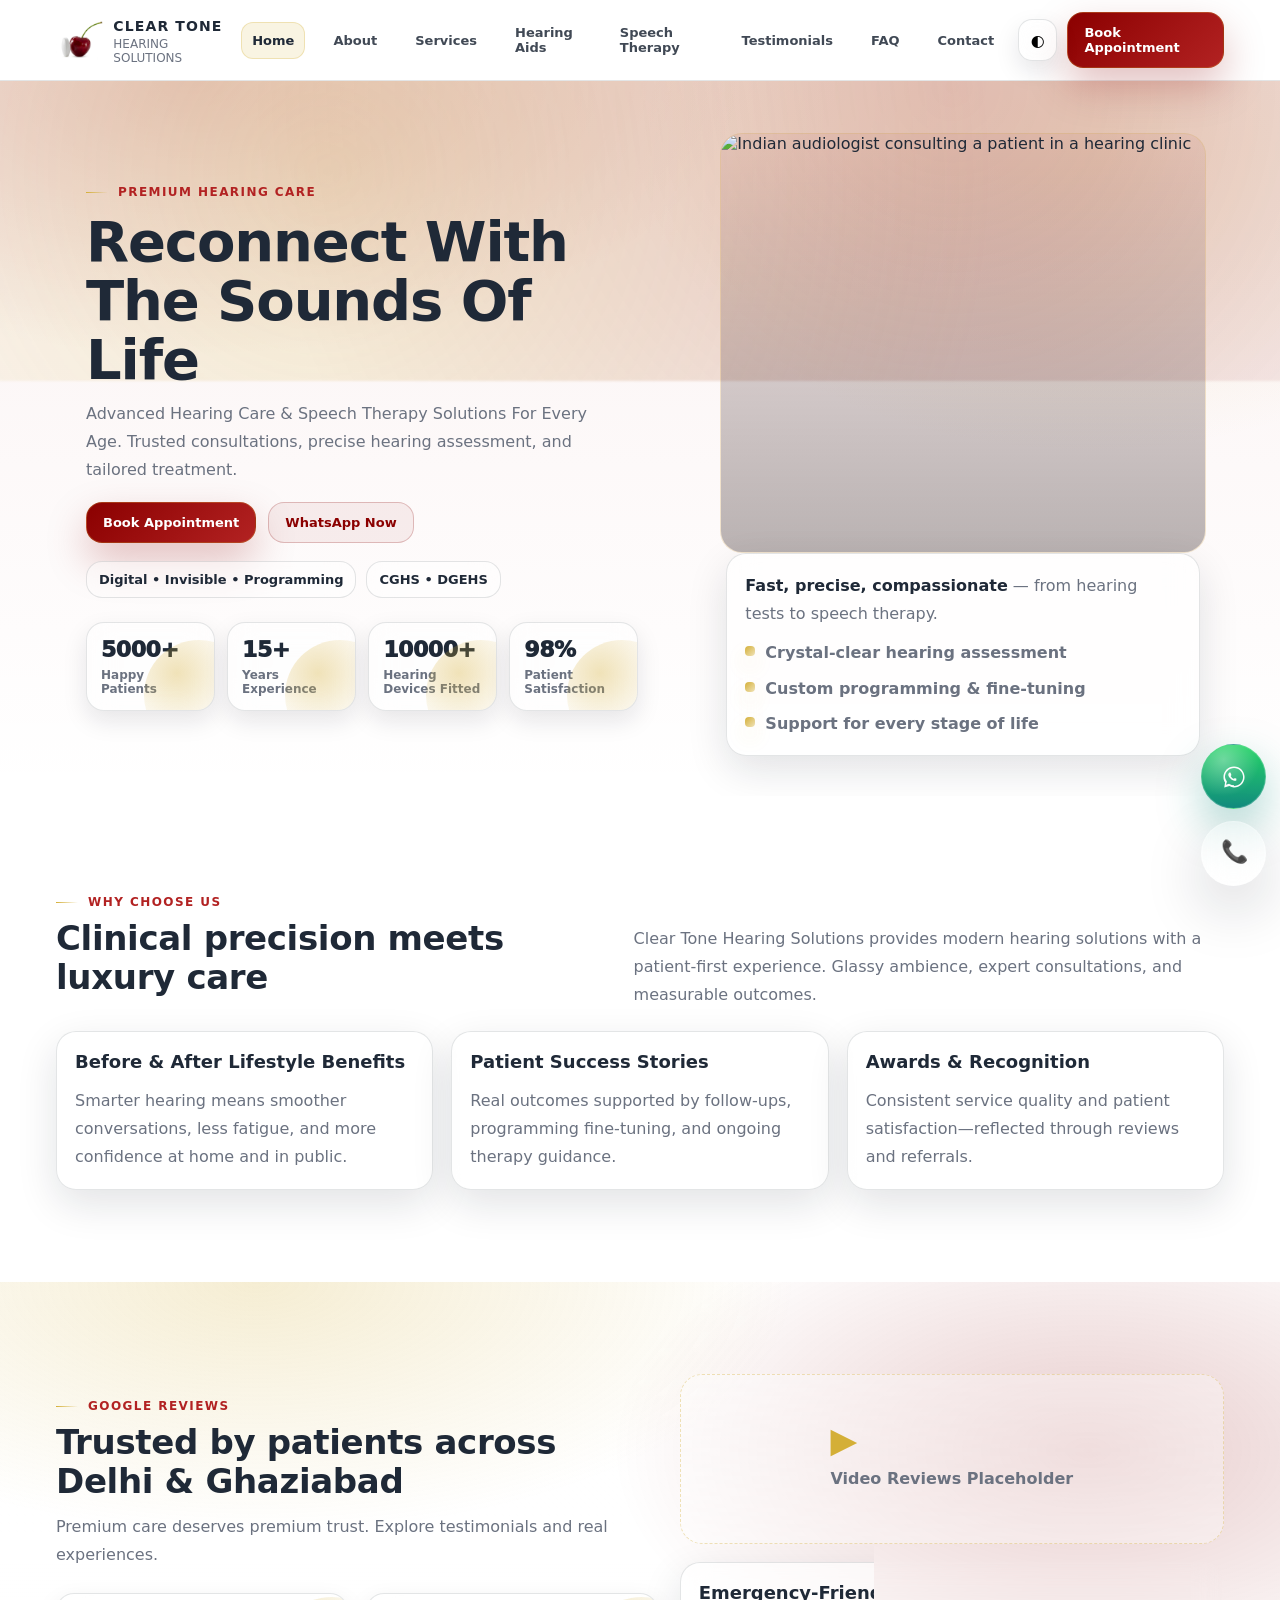
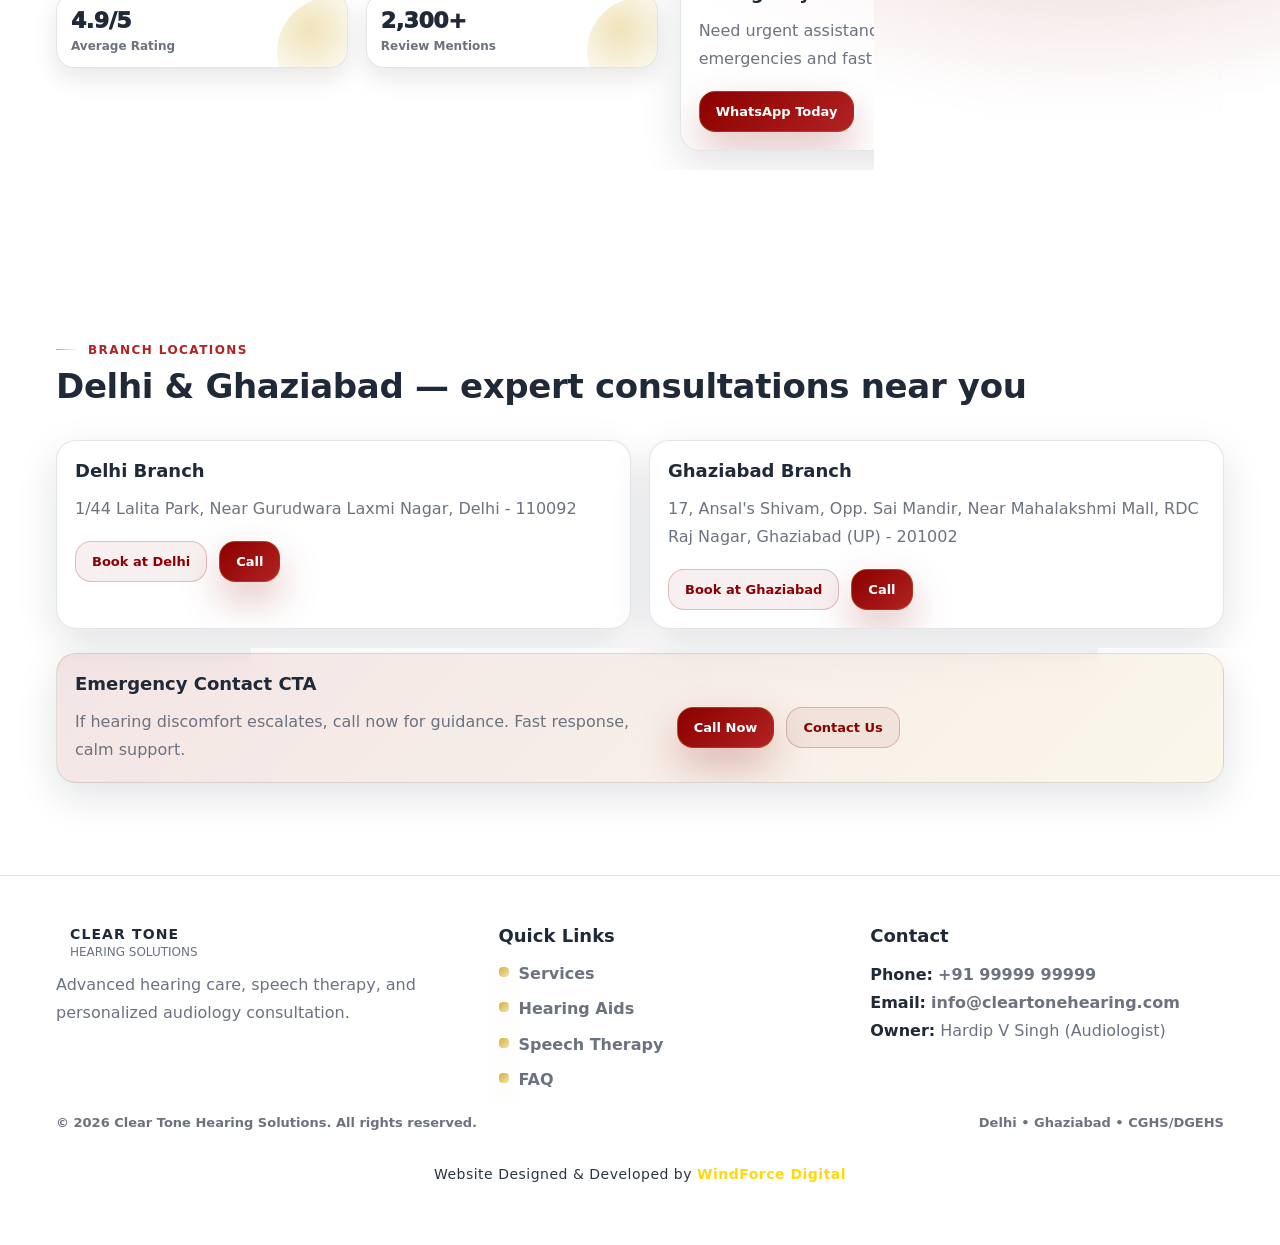
==== index.html @ dd48e20a "Add files via upload" ====
<!doctype html>
<html lang="en">
<head>
  <meta charset="utf-8" />
  <meta name="viewport" content="width=device-width, initial-scale=1" />
  <title>Clear Tone Hearing Solutions | Reconnect With The Sounds Of Life</title>
  <meta name="description" content="Advanced digital hearing care & speech therapy for every age. Book appointments in Delhi & Ghaziabad." />
  <meta name="theme-color" content="#8B0000" />
  <meta property="og:title" content="Clear Tone Hearing Solutions" />
  <meta property="og:description" content="Advanced Hearing Care & Speech Therapy Solutions For Every Age." />

  <link rel="stylesheet" href="css/style.css" />
</head>
<body>
  <!-- Loader -->
  <div id="cths-loader" class="loader" role="status" aria-live="polite">
    <div class="spinner" aria-hidden="true"></div>
    <span class="p" style="margin-top:14px; font-weight:900; color:var(--muted)">Preparing your premium experience…</span>
  </div>

  <div id="cths-progress" class="progress" aria-hidden="true"></div>

  <!-- Navbar -->
  <header class="navbar">
    <div class="container">
      <div class="nav-inner">
        <a class="brand" href="index.html" aria-label="Clear Tone Hearing Solutions Home">
          <img src="image/clear logo.jpeg" alt="Clear Tone Hearing Solutions Logo" class="site-logo">
          <div>
            <strong>CLEAR TONE</strong>
            <span>HEARING SOLUTIONS</span>
          </div>
        </a>

        <nav class="nav-links" aria-label="Primary">
          <a class="nav-link cths-nav-link" data-page="" href="index.html">Home</a>
          <a class="nav-link cths-nav-link" data-page="about.html" href="about.html">About</a>
          <a class="nav-link cths-nav-link" data-page="services.html" href="services.html">Services</a>
          <a class="nav-link cths-nav-link" data-page="hearing-aids.html" href="hearing-aids.html">Hearing Aids</a>
          <a class="nav-link cths-nav-link" data-page="speech-therapy.html" href="speech-therapy.html">Speech Therapy</a>
          <a class="nav-link cths-nav-link" data-page="testimonials.html" href="testimonials.html">Testimonials</a>
          <a class="nav-link cths-nav-link" data-page="faq.html" href="faq.html">FAQ</a>
          <a class="nav-link cths-nav-link" data-page="contact.html" href="contact.html">Contact</a>
        </nav>

        <div class="nav-actions">
          <button id="cths-theme-toggle" class="icon-btn" type="button" aria-label="Toggle dark mode" aria-pressed="false" title="Dark mode">
            <span aria-hidden="true">◐</span>
          </button>

          <button class="icon-btn burger" id="cths-burger" type="button" aria-label="Open menu">
            <span aria-hidden="true">☰</span>
          </button>

          <a class="primary-btn" href="#" data-appointment="open">Book Appointment</a>
        </div>
      </div>
    </div>

    <!-- Mobile drawer -->
    <div id="cths-drawer" class="drawer" aria-hidden="true">
      <div class="drawer-back" aria-hidden="true"></div>
      <div class="drawer-panel">
        <div style="display:flex; justify-content:space-between; align-items:center; gap:12px">
          <div class="brand" aria-hidden="true">
            <span class="logo" style="width:34px; height:34px"></span>
            <div><strong style="font-size:12px">CLEAR TONE</strong><span style="font-size:11px">HEARING SOLUTIONS</span></div>
          </div>
          <button id="cths-drawer-close" class="icon-btn" type="button" aria-label="Close menu"><span aria-hidden="true">✕</span></button>
        </div>

        <div class="drawer-links" aria-label="Mobile links">
          <a href="index.html" class="nav-link">Home</a>
          <a href="about.html" class="nav-link">About</a>
          <a href="services.html" class="nav-link">Services</a>
          <a href="hearing-aids.html" class="nav-link">Hearing Aids</a>
          <a href="speech-therapy.html" class="nav-link">Speech Therapy</a>
          <a href="testimonials.html" class="nav-link">Testimonials</a>
          <a href="faq.html" class="nav-link">FAQ</a>
          <a href="contact.html" class="nav-link">Contact</a>
        </div>

        <div class="card card-inner" style="margin-top:6px">
          <p class="p" style="margin:0">
            <strong style="color:var(--text)">Call:</strong>
            <a href="tel:+919999999999">+91 99999 99999</a>
          </p>
          <p class="p mt12" style="margin:0">
            <strong style="color:var(--text)">WhatsApp:</strong>
            <a href="#" onclick="return false">Chat with us</a>
          </p>
        </div>
      </div>
    </div>
  </header>

  <!-- Hero -->
  <main>
    <section class="hero" aria-label="Hero">
      <div class="container">
        <div class="hero-grid">
          <div class="hero-copy">
            <div class="kicker" data-reveal="left">Premium Hearing Care</div>
            <h1 class="h1" data-reveal="up">Reconnect With The Sounds Of Life</h1>
            <p class="p" style="max-width:52ch" data-reveal="up">
              Advanced Hearing Care & Speech Therapy Solutions For Every Age.
              Trusted consultations, precise hearing assessment, and tailored treatment.
            </p>

            <div class="hero-cta" data-reveal="right">
              <a class="primary-btn" href="#" data-appointment="open">Book Appointment</a>
              <a class="secondary-btn" href="https://wa.me/918750404455" target="_blank" rel="noopener">WhatsApp Now</a>
            </div>


            <div class="hero-badges" data-reveal="fade">
              <span class="badge">Digital • Invisible • Programming</span>
              <span class="badge">CGHS • DGEHS</span>
            </div>

            <div class="stats-grid mt24" aria-label="Highlights" >
              <div class="stat" data-reveal="zoom"><div class="num cths-counter" data-to="5000" data-duration="1100" data-suffix="+">0+</div><div class="lab">Happy Patients</div></div>
              <div class="stat" data-reveal="zoom"><div class="num cths-counter" data-to="15" data-duration="1200" data-suffix="+">0+</div><div class="lab">Years Experience</div></div>
              <div class="stat" data-reveal="zoom"><div class="num cths-counter" data-to="10000" data-duration="1400" data-suffix="+">0+</div><div class="lab">Hearing Devices Fitted</div></div>
              <div class="stat" data-reveal="zoom"><div class="num cths-counter" data-to="98" data-duration="1100" data-suffix="%">0%</div><div class="lab">Patient Satisfaction</div></div>
            </div>
          </div>

          <div class="hero-media" data-reveal="up">
            <div class="media-wrap">
              <img
                src="https://img3.exportersindia.com/product_images/bc-full/2019/12/6859659/tbl_spec_1576829828_191178_p_5215253.jpg"
                alt="Indian audiologist consulting a patient in a hearing clinic"
                loading="eager"
              />
            </div>
            <div class="card card-inner mt18" style="margin:0 6px">
              <p class="p" style="margin:0"><strong style="color:var(--text)">Fast, precise, compassionate</strong> — from hearing tests to speech therapy.</p>
              <ul class="bullets" style="margin-top:12px">
                <li>Crystal-clear hearing assessment</li>
                <li>Custom programming & fine-tuning</li>
                <li>Support for every stage of life</li>
              </ul>
            </div>
          </div>
        </div>
      </div>
    </section>

    <!-- Services Preview / Why Choose Us -->
    <section class="section" aria-label="Why Choose Us">
      <div class="container">
        <div class="section-head">
          <div>
            <div class="kicker" data-reveal="left">Why Choose Us</div>
            <h2 class="h2" data-reveal="up">Clinical precision meets luxury care</h2>
          </div>
          <p class="p" style="max-width:58ch" data-reveal="right">
            Clear Tone Hearing Solutions provides modern hearing solutions with a patient-first experience.
            Glassy ambience, expert consultations, and measurable outcomes.
          </p>
        </div>

        <div class="grid-3">
          <article class="card hover-lift" data-reveal="zoom">
            <div class="card-inner">
              <h3 class="h3">Before & After Lifestyle Benefits</h3>
              <p class="p mt12">Smarter hearing means smoother conversations, less fatigue, and more confidence at home and in public.</p>
            </div>
          </article>
          <article class="card hover-lift" data-reveal="zoom">
            <div class="card-inner">
              <h3 class="h3">Patient Success Stories</h3>
              <p class="p mt12">Real outcomes supported by follow-ups, programming fine-tuning, and ongoing therapy guidance.</p>
            </div>
          </article>
          <article class="card hover-lift" data-reveal="zoom">
            <div class="card-inner">
              <h3 class="h3">Awards & Recognition</h3>
              <p class="p mt12">Consistent service quality and patient satisfaction—reflected through reviews and referrals.</p>
            </div>
          </article>
        </div>
      </div>
    </section>

    <!-- Parallax Awards / Reviews -->
    <section class="section parallax" aria-label="Awards and Reviews" style="padding-bottom:92px">
      <div class="parallax-bg" style="background-image:url('https://images.unsplash.com/photo-1584309177455-0d2a2f3b8b4b?auto=format&fit=crop&w=1600&q=80')"></div>
      <div class="parallax-overlay"></div>
      <div class="container">
        <div class="grid-2 split" style="gap:22px">
          <div>
            <div class="kicker" data-reveal="left">Google Reviews</div>
            <h2 class="h2" data-reveal="up">Trusted by patients across Delhi & Ghaziabad</h2>
            <p class="p" data-reveal="right">Premium care deserves premium trust. Explore testimonials and real experiences.</p>

            <div class="grid-2 mt24">
              <div class="stat" data-reveal="zoom"><div class="num" style="font-size:22px; font-weight:950; letter-spacing:-.02em">4.9/5</div><div class="lab">Average Rating</div></div>
              <div class="stat" data-reveal="zoom"><div class="num" style="font-size:22px; font-weight:950; letter-spacing:-.02em">2,300+</div><div class="lab">Review Mentions</div></div>
            </div>

            <div class="hero-cta mt24" data-reveal="up">
              <a class="primary-btn" href="testimonials.html">View Testimonials</a>
              <a class="secondary-btn" href="#" data-appointment="open">Get a Free Hearing Consultation</a>
            </div>
          </div>

          <div>
            <div class="video-ph" data-reveal="zoom">
              <div>
                <div style="font-size:32px; color:var(--accent); font-weight:1000; line-height:1">▶</div>
                <div class="p" style="color:var(--muted); font-weight:800; margin-top:8px">Video Reviews Placeholder</div>
              </div>
            </div>
            <div class="card card-inner mt18" data-reveal="up">
              <h3 class="h3">Emergency-Friendly Care</h3>
              <p class="p mt12">Need urgent assistance? We prioritize hearing-related emergencies and fast guidance.</p>
              <div class="hero-cta mt18">
                <a class="primary-btn" href="https://wa.me/918750404455" target="_blank" rel="noopener">WhatsApp Today</a>
              </div>
            </div>
          </div>
        </div>
      </div>
    </section>

    <!-- Branch Locations -->
    <section class="section" aria-label="Branch Locations">
      <div class="container">
        <div class="section-head">
          <div>
            <div class="kicker" data-reveal="left">Branch Locations</div>
            <h2 class="h2" data-reveal="up">Delhi & Ghaziabad — expert consultations near you</h2>
          </div>
        </div>

        <div class="grid-2">
          <article class="card" data-reveal="zoom">
            <div class="card-inner">
              <h3 class="h3">Delhi Branch</h3>
              <p class="p mt12">1/44 Lalita Park, Near Gurudwara Laxmi Nagar, Delhi - 110092</p>
              <div class="hero-cta mt18">
                <a class="secondary-btn" href="#" data-appointment="open">Book at Delhi</a>
                <a class="primary-btn" href="tel:+919999999999">Call</a>
              </div>
            </div>
          </article>
          <article class="card" data-reveal="zoom">
            <div class="card-inner">
              <h3 class="h3">Ghaziabad Branch</h3>
              <p class="p mt12">17, Ansal's Shivam, Opp. Sai Mandir, Near Mahalakshmi Mall, RDC Raj Nagar, Ghaziabad (UP) - 201002</p>
              <div class="hero-cta mt18">
                <a class="secondary-btn" href="#" data-appointment="open">Book at Ghaziabad</a>
                <a class="primary-btn" href="tel:+919999999999">Call</a>
              </div>
            </div>
          </article>
        </div>

        <div class="card card-inner mt24" data-reveal="up" style="background: linear-gradient(135deg, rgba(139,0,0,.10), rgba(212,175,55,.10));">
          <div class="split">
            <div>
              <h3 class="h3">Emergency Contact CTA</h3>
              <p class="p mt12">If hearing discomfort escalates, call now for guidance. Fast response, calm support.</p>
            </div>
            <div class="hero-cta">
              <a class="primary-btn" href="tel:+919999999999">Call Now</a>
              <a class="secondary-btn" href="contact.html">Contact Us</a>
            </div>
          </div>
        </div>
      </div>
    </section>
  </main>

  <!-- Mega Footer -->
  <footer class="footer" aria-label="Footer">
    <div class="container">
      <div class="footer-grid">
        <div>
          <div class="brand" style="gap:14px">
            <span class="logo" aria-hidden="true"></span>
            <div>
              <strong>CLEAR TONE</strong>
              <span>HEARING SOLUTIONS</span>
            </div>
          </div>
          <p class="p mt12">Advanced hearing care, speech therapy, and personalized audiology consultation.</p>
        </div>

        <div>
          <h3 class="h3">Quick Links</h3>
          <div class="bullets" style="margin-top:12px">
            <li><a href="services.html">Services</a></li>
            <li><a href="hearing-aids.html">Hearing Aids</a></li>
            <li><a href="speech-therapy.html">Speech Therapy</a></li>
            <li><a href="faq.html">FAQ</a></li>
          </div>
        </div>

        <div>
          <h3 class="h3">Contact</h3>
          <p class="p mt12"><strong style="color:var(--text)">Phone:</strong> <a href="tel:+919999999999">+91 99999 99999</a></p>
          <p class="p"><strong style="color:var(--text)">Email:</strong> <a href="mailto:info@cleartonehearing.com">info@cleartonehearing.com</a></p>
          <p class="p"><strong style="color:var(--text)">Owner:</strong> Hardip V Singh (Audiologist)</p>
        </div>
      </div>

      <div class="footer-bot">
        <span>© <span id="cths-year"></span> Clear Tone Hearing Solutions. All rights reserved.</span>
        <span>Delhi • Ghaziabad • CGHS/DGEHS</span>
      </div>

      <div class="developer-credit">
    <p>
        Website Designed & Developed by
        <a href="https://windforcedigital.com" target="_blank" rel="noopener">
            <strong>WindForce Digital</strong>
        </a>
    </p>
</div>

  <!-- Appointment Modal -->

  <div id="cths-modal-backdrop" class="modal-backdrop" aria-hidden="true"></div>
  <div id="cths-modal" class="modal" aria-hidden="true" role="dialog" aria-modal="true" aria-label="Book appointment">
    <div class="modal-head">
      <div>
        <div class="kicker">Appointment</div>
        <div class="modal-title" style="font-size:18px">Request a Premium Consultation</div>
      </div>
      <button class="modal-close" type="button" aria-label="Close" data-modal-close="true"><span aria-hidden="true">✕</span></button>
    </div>
    <div class="modal-body">
      <form id="cths-appointment-form" class="form" action="#" method="post">
        <div class="modal-cols">
          <div class="field">
            <label for="cths-field-name">Full Name</label>
            <input id="cths-field-name" name="name" type="text" required placeholder="Your name" />
          </div>
          <div class="field">
            <label for="cths-field-phone">Phone</label>
            <input id="cths-field-phone" name="phone" type="tel" required placeholder="Mobile number" inputmode="tel" />
          </div>
        </div>
        <div class="modal-cols mt12">
          <div class="field">
            <label for="cths-field-location">Preferred Location</label>
            <select id="cths-field-location" name="location" required>
              <option value="delhi">Delhi Branch</option>
              <option value="ghaziabad">Ghaziabad Branch</option>
            </select>
          </div>
          <div class="field">
            <label for="cths-field-service">Service Interested</label>
            <select id="cths-field-service" name="service" required>
              <option value="hearing">Hearing Assessment</option>
              <option value="hearing-aid">Hearing Aid</option>
              <option value="speech">Speech Therapy</option>
              <option value="repair">Repair & Maintenance</option>
            </select>
          </div>
        </div>
        <div class="field mt12">
          <label for="cths-field-message">Brief Details (Optional)</label>
          <textarea id="cths-field-message" name="message" placeholder="Tell us what you’re experiencing…"></textarea>
        </div>
        <div class="hero-cta mt18" style="justify-content:flex-end">
          <button id="cths-appointment-submit" class="primary-btn" type="submit">Submit Request</button>
        </div>
        <p id="cths-appointment-status" class="p" style="margin-top:10px; font-weight:800; color:var(--muted)"></p>
      </form>
    </div>
  </div>

  <!-- Floating widgets -->
  <div class="floating" aria-label="Quick actions">
    <!-- WhatsApp (above Call on mobile via column-gap) -->
    <a class="float-btn float-btn--wa" href="https://wa.me/918750404455" target="_blank" rel="noopener" aria-label="Chat on WhatsApp" title="Chat on WhatsApp">
      <!-- Official WhatsApp SVG -->
      <svg class="float-icon" viewBox="0 0 32 32" aria-hidden="true" focusable="false">
        <path fill="currentColor" d="M19.11 18.35c-.14-.07-.83-.41-1.52-.68-.63-.25-.98-.38-1.12-.18-.13.18-.26.41-.4.56-.14.16-.3.18-.56.07-.26-.11-1.1-.41-2.09-1.28-.77-.68-1.29-1.52-1.43-1.78-.14-.26-.02-.39.1-.52.11-.12.26-.3.39-.45.12-.14.16-.26.24-.43.07-.17.03-.32-.02-.43-.05-.11-.64-1.55-.88-2.12-.24-.57-.47-.49-.64-.5-.17-.02-.35-.02-.53-.02-.18 0-.47.07-.72.34-.25.27-.95.93-.95 2.27 0 1.34.97 2.63 1.1 2.81.13.18 1.9 2.87 4.59 4.02.64.28 1.14.44 1.53.56.64.2 1.22.17 1.67.1.51-.08.83-.38.97-.75.14-.37.14-.69.1-.76-.04-.07-.17-.12-.3-.19z"/>
        <path fill="currentColor" d="M16 3C8.83 3 3 8.83 3 16c0 2.5.73 4.83 1.98 6.8L4 29l6.34-1.95A12.93 12.93 0 0 0 16 29c7.17 0 13-5.83 13-13S23.17 3 16 3zm0 23.1a11.02 11.02 0 0 1-5.66-1.56l-.41-.24-3.87 1.19 1.23-3.77-.27-.43A11.06 11.06 0 0 1 4.9 16c0-6.14 4.99-11.13 11.13-11.13S27.16 9.86 27.16 16c0 6.14-4.99 11.13-11.16 11.13z"/>
      </svg>
    </a>

    <a class="float-btn float-btn--call" href="tel:+918750404455" title="Call Now" aria-label="Call Now">
      <span class="float-icon" aria-hidden="true" style="font-size:22px; line-height:1">📞</span>
    </a>
  </div>


  <button id="cths-backtop" class="backtop float-btn" type="button" aria-label="Back to top">
    <span aria-hidden="true">↑</span>
  </button>

  <script>
    // Footer year (tiny inline keeps main.js generic)
    document.getElementById('cths-year').textContent = new Date().getFullYear();
    // WhatsApp placeholder: update if you provide number
  </script>
  <script src="js/main.js" defer></script>

  <!-- Minimal local business schema -->
  <script type="application/ld+json">
  {
    "@context": "https://schema.org",
    "@type": "MedicalOrganization",
    "name": "CLEAR TONE HEARING SOLUTIONS",
    "address": [
      {"@type":"PostalAddress","streetAddress":"1/44 Lalita Park, Near Gurudwara Laxmi Nagar","addressLocality":"Delhi","postalCode":"110092","addressCountry":"IN"},
      {"@type":"PostalAddress","streetAddress":"17, Ansal's Shivam, Opp. Sai Mandir, Near Mahalakshmi Mall, RDC Raj Nagar","addressLocality":"Ghaziabad","postalCode":"201002","addressCountry":"IN"}
    ],
    "telephone": "+919999999999"
  }
  </script>
</body>
</html>
---- css/style.css ----
/* CLEAR TONE HEARING SOLUTIONS — Premium UI System
   Pure CSS3, mobile-first, glassmorphism, luxury healthcare branding
*/

:root{
  --primary:#8B0000;
  --secondary:#B22222;
  --accent:#D4AF37;
  --bg:#FFFFFF;
  --text:#1F2937;

  --muted:#6B7280;
  --card: rgba(255,255,255,.62);
  --card2: rgba(255,255,255,.42);
  --stroke: rgba(31,41,55,.12);

  --shadow-lg: 0 22px 60px rgba(17,24,39,.18);
  --shadow-md: 0 14px 40px rgba(17,24,39,.12);
  --shadow-sm: 0 10px 24px rgba(17,24,39,.10);

  --radius-xl: 28px;
  --radius-lg: 20px;
  --radius-md: 14px;
  --radius-sm: 12px;

  --max: 1200px;

  --focus: 0 0 0 4px rgba(212,175,55,.35);
  --focus2: 0 0 0 4px rgba(139,0,0,.22);

  --grad-hero: radial-gradient(1000px 500px at 15% 0%, rgba(139,0,0,.18), transparent 55%),
               radial-gradient(900px 600px at 85% 10%, rgba(212,175,55,.18), transparent 50%),
               linear-gradient(180deg, rgba(178,34,34,.06), rgba(255,255,255,0));

  --grad-accent: linear-gradient(120deg, rgba(139,0,0,1) 0%, rgba(178,34,34,1) 45%, rgba(212,175,55,1) 100%);

  --glass: blur(14px);
}

[data-theme="dark"]{
  --bg:#070A12;
  --text:#E5E7EB;
  --muted:#9CA3AF;

  --card: rgba(12,17,33,.55);
  --card2: rgba(12,17,33,.35);
  --stroke: rgba(229,231,235,.12);

  --shadow-lg: 0 22px 60px rgba(0,0,0,.45);
  --shadow-md: 0 14px 40px rgba(0,0,0,.35);
  --shadow-sm: 0 10px 24px rgba(0,0,0,.28);

  --grad-hero: radial-gradient(1000px 500px at 15% 0%, rgba(139,0,0,.30), transparent 55%),
               radial-gradient(900px 600px at 85% 10%, rgba(212,175,55,.20), transparent 52%),
               linear-gradient(180deg, rgba(212,175,55,.08), rgba(7,10,18,0));
}

*{box-sizing:border-box}
html{scroll-behavior:smooth}
body{margin:0; font-family: ui-sans-serif, system-ui, -apple-system, Segoe UI, Roboto, Helvetica, Arial, "Apple Color Emoji","Segoe UI Emoji"; background:var(--bg); color:var(--text)}
a{color:inherit; text-decoration:none}
img{max-width:100%; display:block}
button, input, select, textarea{font:inherit}

/* Accessibility */
:focus-visible{outline:none; box-shadow: var(--focus)}

/* Layout */
.container{width:100%; max-width:var(--max); margin:0 auto; padding:0 16px}
.section{padding:72px 0}
.section--tight{padding:56px 0}

/* Type Scale */
.kicker{display:inline-flex; align-items:center; gap:10px; color:var(--secondary); font-weight:700; letter-spacing:.12em; text-transform:uppercase; font-size:12px}
.kicker:before{content:""; width:22px; height:1px; background:linear-gradient(90deg, var(--accent), rgba(212,175,55,0));}
.h1{font-size:40px; line-height:1.05; letter-spacing:-.02em; margin:14px 0 10px}
.h2{font-size:28px; line-height:1.15; margin:10px 0 12px; letter-spacing:-.01em}
.h3{font-size:18px; line-height:1.35; margin:0}
.p{color:var(--muted); line-height:1.75; margin:0}

@media (min-width: 768px){
  .h1{font-size:56px}
  .section{padding:92px 0}
  .h2{font-size:34px}
}

/* Navbar */
.navbar{
  position:sticky; top:0; z-index:50;
  backdrop-filter: blur(16px);
  background: rgba(255,255,255,.55);
  border-bottom:1px solid var(--stroke);
}
[data-theme="dark"] .navbar{background: rgba(7,10,18,.58)}

.nav-inner{display:flex; align-items:center; justify-content:space-between; gap:14px; padding:12px 0}
.brand{display:flex; align-items:center; gap:10px; min-width:0}
.brand .site-logo{flex:0 0 auto}
.brand .brand-text{min-width:0}

.logo{display:none}

.site-logo{
  height:48px;
  width:auto;
  object-fit:contain;
  display:block;
  transition:all .3s ease;
}

.site-logo:hover{
  transform:scale(1.05);
}

@media (max-width:768px){
  .site-logo{height:38px}
}

.brand strong{font-size:14px; letter-spacing:.08em}
.brand span{display:block; font-size:12px; color:var(--muted); margin-top:2px}


.nav-links{display:none}
@media (min-width: 920px){
  .nav-links{display:flex; gap:18px; align-items:center}
}

.nav-link{
  font-weight:650; font-size:13px; color:var(--text);
  opacity:.85; padding:10px 10px; border-radius:12px;
  transition: background .25s ease, transform .25s ease, opacity .25s ease;
}
.nav-link:hover{background: rgba(139,0,0,.08); opacity:1; transform: translateY(-1px)}
.nav-link[aria-current="page"]{background: rgba(212,175,55,.14); opacity:1; border:1px solid rgba(212,175,55,.28)}

.nav-actions{display:flex; gap:10px; align-items:center}

.icon-btn{
  width:42px; height:42px; border-radius:14px;
  border:1px solid var(--stroke);
  background: var(--card2);
  backdrop-filter: var(--glass);
  box-shadow: var(--shadow-sm);
  display:grid; place-items:center;
  transition: transform .2s ease, background .2s ease, border-color .2s ease;
}
.icon-btn:hover{transform: translateY(-2px); border-color: rgba(212,175,55,.35); background: var(--card)}

.primary-btn{
  background: linear-gradient(135deg, rgba(139,0,0,1), rgba(178,34,34,1));
  border:1px solid rgba(212,175,55,.28);
  color:white;
  padding:12px 16px;
  border-radius:16px;
  font-weight:800;
  font-size:13px;
  box-shadow: 0 18px 40px rgba(139,0,0,.25);
  transition: transform .2s ease, filter .2s ease;
}
.primary-btn:hover{transform: translateY(-2px); filter:saturate(1.05)}
.secondary-btn{
  border:1px solid rgba(139,0,0,.22);
  background: rgba(139,0,0,.06);
  color:var(--primary);
  padding:12px 16px;
  border-radius:16px;
  font-weight:800;
  font-size:13px;
  transition: transform .2s ease, background .2s ease;
}
.secondary-btn:hover{transform: translateY(-2px); background: rgba(139,0,0,.09)}

/* Hero */
.hero{
  padding:34px 0 22px;
  background: var(--grad-hero);
  position:relative;
  overflow:hidden;
}
.hero:before{
  content:"";
  position:absolute; inset:-120px -140px auto -140px;
  height:420px;
  background: radial-gradient(circle at 30% 50%, rgba(212,175,55,.22), transparent 60%),
              radial-gradient(circle at 70% 30%, rgba(139,0,0,.20), transparent 62%);
  filter: blur(1px);
  pointer-events:none;
}

.hero-grid{display:grid; grid-template-columns:1fr; gap:22px; align-items:center; position:relative}
@media (min-width: 980px){
  .hero-grid{grid-template-columns: 1.08fr .92fr; gap:34px}
}

.hero-card{
  border-radius: var(--radius-xl);
  border:1px solid var(--stroke);
  background: linear-gradient(180deg, rgba(255,255,255,.68), rgba(255,255,255,.40));
  box-shadow: var(--shadow-lg);
  backdrop-filter: var(--glass);
  overflow:hidden;
}
[data-theme="dark"] .hero-card{background: linear-gradient(180deg, rgba(12,17,33,.70), rgba(12,17,33,.35));}

.hero-copy{padding:22px}
@media (min-width: 768px){.hero-copy{padding:30px}}

.hero-cta{display:flex; flex-wrap:wrap; gap:12px; margin-top:18px}

.hero-badges{display:flex; flex-wrap:wrap; gap:10px; margin-top:18px}
.badge{
  display:inline-flex; align-items:center; gap:10px;
  padding:10px 12px; border-radius:16px;
  border:1px solid var(--stroke);
  background: rgba(255,255,255,.42);
  backdrop-filter: var(--glass);
  font-weight:700; font-size:13px;
}
[data-theme="dark"] .badge{background: rgba(12,17,33,.38)}

.hero-media{padding:18px}
.hero-media .media-wrap{
  border-radius: 22px;
  overflow:hidden;
  border:1px solid rgba(212,175,55,.18);
  background: rgba(139,0,0,.05);
  position:relative;
  min-height:260px;
}
@media (min-width: 980px){.hero-media .media-wrap{min-height:420px}}

.media-wrap:after{
  content:"";
  position:absolute; inset:0;
  background: linear-gradient(180deg, rgba(0,0,0,.0), rgba(0,0,0,.25));
  pointer-events:none;
}

/* Counters */
.stats-grid{display:grid; grid-template-columns: 1fr 1fr; gap:12px; margin-top:18px}
@media (min-width: 540px){.stats-grid{grid-template-columns: repeat(4, 1fr)}}

.stat{
  border-radius:18px;
  padding:14px 14px;
  border:1px solid var(--stroke);
  background: rgba(255,255,255,.48);
  backdrop-filter: var(--glass);
  box-shadow: var(--shadow-sm);
  transition: transform .2s ease, border-color .2s ease;
  position:relative;
  overflow:hidden;
}
[data-theme="dark"] .stat{background: rgba(12,17,33,.40)}
.stat:before{
  content:""; position:absolute; inset:auto -40px -40px auto;
  width:110px; height:110px; border-radius:50%;
  background: radial-gradient(circle at 30% 30%, rgba(212,175,55,.35), transparent 60%);
}
.stat:hover{transform: translateY(-3px); border-color: rgba(212,175,55,.30)}
.stat .num{font-size:22px; font-weight:950; letter-spacing:-.02em}
.stat .lab{font-size:12px; color:var(--muted); margin-top:6px; font-weight:700}

/* Cards / grids */
.grid-2{display:grid; grid-template-columns:1fr; gap:18px}
.grid-3{display:grid; grid-template-columns:1fr; gap:18px}
.grid-4{display:grid; grid-template-columns:1fr; gap:14px}

@media (min-width: 720px){
  .grid-2{grid-template-columns:1fr 1fr}
  .grid-3{grid-template-columns:repeat(2,1fr)}
  .grid-4{grid-template-columns:repeat(2,1fr)}
}
@media (min-width: 980px){
  .grid-3{grid-template-columns:repeat(3,1fr)}
  .grid-4{grid-template-columns:repeat(4,1fr)}
}

.card{
  border-radius: var(--radius-lg);
  border:1px solid var(--stroke);
  background: var(--card);
  backdrop-filter: var(--glass);
  box-shadow: var(--shadow-md);
  overflow:hidden;
}
.card-inner{padding:18px}

/* Sections headings */
.section-head{display:flex; flex-direction:column; gap:10px; margin-bottom:22px}
@media (min-width: 900px){.section-head{flex-direction:row; align-items:flex-end; justify-content:space-between}}

/* Lists */
.bullets{margin:14px 0 0; padding:0; list-style:none; display:grid; gap:10px}
.bullets li{display:flex; gap:10px; align-items:flex-start; color:var(--muted); line-height:1.6; font-weight:650}
.bullets li:before{content:""; width:10px; height:10px; margin-top:6px; border-radius:4px; background: linear-gradient(135deg, var(--accent), rgba(212,175,55,.35)); box-shadow: 0 10px 20px rgba(212,175,55,.18)}

/* Glass split / media */
.split{
  display:grid; grid-template-columns:1fr; gap:18px; align-items:center;
}
@media (min-width: 980px){.split{grid-template-columns: 1.05fr .95fr}}

.media-card{
  border-radius: var(--radius-xl);
  overflow:hidden;
  border:1px solid rgba(212,175,55,.18);
  background: rgba(139,0,0,.05);
  box-shadow: var(--shadow-lg);
  position:relative;
  min-height:320px;
}
.media-card img{width:100%; height:100%; object-fit:cover}
.media-card:after{content:""; position:absolute; inset:0; background: linear-gradient(180deg, rgba(139,0,0,.0), rgba(139,0,0,.18)); pointer-events:none}

/* Parallax */
.parallax{
  position:relative;
  overflow:hidden;
}
.parallax .parallax-bg{
  position:absolute; inset:-40px;
  background-size: cover;
  background-position:center;
  transform: translate3d(0,0,0);
  filter:saturate(1.06) contrast(1.02);
}
.parallax .parallax-overlay{
  position:absolute; inset:0;
  background: radial-gradient(900px 420px at 20% 0%, rgba(212,175,55,.22), transparent 60%),
              radial-gradient(820px 450px at 85% 30%, rgba(139,0,0,.20), transparent 58%),
              linear-gradient(180deg, rgba(255,255,255,.75), rgba(255,255,255,.20));
}
[data-theme="dark"] .parallax .parallax-overlay{background: radial-gradient(900px 420px at 20% 0%, rgba(212,175,55,.18), transparent 60%),
              radial-gradient(820px 450px at 85% 30%, rgba(139,0,0,.24), transparent 58%),
              linear-gradient(180deg, rgba(7,10,18,.72), rgba(7,10,18,.28));}

.parallax .container{position:relative}

/* Tables */
.table{
  width:100%; border-collapse:separate; border-spacing:0;
  overflow:hidden;
  border-radius:20px;
  border:1px solid var(--stroke);
  background: rgba(255,255,255,.35);
  backdrop-filter: var(--glass);
  box-shadow: var(--shadow-md);
}
[data-theme="dark"] .table{background: rgba(12,17,33,.35)}
.table th, .table td{padding:14px 12px; border-bottom:1px solid var(--stroke)}
.table th{text-align:left; color:var(--text); font-weight:900; font-size:13px}
.table td{color:var(--muted); font-weight:650}
.table tr:last-child td{border-bottom:none}

/* FAQ */
.accordion{display:grid; gap:12px}
.acc-item{
  border-radius:18px;
  border:1px solid var(--stroke);
  background: var(--card);
  backdrop-filter: var(--glass);
  box-shadow: var(--shadow-sm);
  overflow:hidden;
}
.acc-btn{
  width:100%; text-align:left;
  padding:16px 16px;
  border:none; background:transparent; color:var(--text);
  font-weight:900; display:flex; justify-content:space-between; gap:12px; cursor:pointer;
}
.acc-btn .plus{width:34px; height:34px; border-radius:14px; border:1px solid var(--stroke); display:grid; place-items:center; color:var(--primary); background:rgba(139,0,0,.06)}
.acc-panel{max-height:0; overflow:hidden; transition:max-height .35s ease}
.acc-content{padding:0 16px 0; color:var(--muted); line-height:1.7; font-weight:650}

/* Testimonials carousel */
.carousel{position:relative}
.carousel-track{display:grid; gap:12px; grid-auto-flow: column; grid-auto-columns: 100%; overflow:hidden; scroll-behavior:smooth}
@media (min-width: 900px){.carousel-track{grid-auto-columns: 50%}}

.test-card{border-radius:22px; border:1px solid var(--stroke); background: var(--card); backdrop-filter: var(--glass); box-shadow: var(--shadow-md); overflow:hidden}
.test-inner{padding:18px}
.stars{color: var(--accent); letter-spacing:2px; font-weight:900}

.carousel-controls{display:flex; gap:10px; margin-top:14px; justify-content:center}

/* Forms */
.form{
  display:grid; gap:12px;
}
.field{display:grid; gap:8px}
label{font-weight:900; font-size:13px}
input, select, textarea{
  border-radius:16px;
  border:1px solid var(--stroke);
  background: rgba(255,255,255,.45);
  backdrop-filter: var(--glass);
  padding:12px 14px;
  color:var(--text);
  box-shadow: inset 0 1px 0 rgba(255,255,255,.4);
}
[data-theme="dark"] input, [data-theme="dark"] select, [data-theme="dark"] textarea{background: rgba(12,17,33,.35)}
textarea{min-height:110px; resize:vertical}
.form .row{display:grid; grid-template-columns:1fr; gap:12px}
@media(min-width: 720px){.form .row{grid-template-columns:1fr 1fr}}

/* Footer */
.footer{
  padding:48px 0;
  border-top:1px solid var(--stroke);
  background: linear-gradient(180deg, rgba(255,255,255,.7), rgba(255,255,255,1));
}

/* Developer Credit */
.developer-credit{
    text-align:center;
    padding:15px 10px;
    margin-top:20px;
    border-top:1px solid rgba(255,255,255,0.15);
    font-size:14px;
    letter-spacing:0.5px;
}

.developer-credit strong{
    color:#FFD700;
    font-weight:700;
    transition:all .3s ease;
}
.developer-credit strong:hover{
    color:#100e0e;
}

.developer-credit p{
    margin:0;
    opacity:0.95;
}

@media (max-width: 520px){
  .developer-credit{
    padding:12px 10px;
    margin-top:16px;
    font-size:13px;
    letter-spacing:0.3px;
  }
}

[data-theme="dark"] .footer{background: linear-gradient(180deg, rgba(7,10,18,.75), rgba(7,10,18,1));}
.footer-grid{display:grid; grid-template-columns:1fr; gap:18px}
@media(min-width: 920px){.footer-grid{grid-template-columns: 1.2fr 1fr 1fr}}

.footer a{color:var(--muted); font-weight:700}
.footer a:hover{color:var(--primary)}

.footer-bot{display:flex; flex-wrap:wrap; gap:10px; justify-content:space-between; margin-top:22px; color:var(--muted); font-weight:700; font-size:13px}

/* Floating widgets */
.floating{
  position:fixed;
  right:14px;
  bottom:14px;
  z-index:60;
  display:flex;
  flex-direction:column;
  /* ensure no overlap on mobile: fixed vertical stack */
  gap:12px;
}

.float-btn{
  width:65px;
  height:65px;
  border-radius:999px;
  border:1px solid rgba(255,255,255,.22);
  background: rgba(255,255,255,.20);
  backdrop-filter: var(--glass);
  box-shadow: var(--shadow-lg);
  display:grid;
  place-items:center;
  transition: transform .22s ease, box-shadow .22s ease, filter .22s ease;
  position:relative;
  overflow:hidden;
}

/* WhatsApp button */
.float-btn--wa{
  color:#fff;
  background: linear-gradient(180deg, rgba(37,211,102,1), rgba(18,140,126,1));
  box-shadow: 0 18px 45px rgba(18,140,126,.35);
}

.float-icon{
  width:26px;
  height:26px;
  color:rgba(255,255,255,.98);
}

/* (Removed old Call button styles; only WhatsApp remains) */


.float-btn:hover{
  transform: scale(1.08);
  filter: saturate(1.05);
}

/* WhatsApp glow + pulse every 3s */
.float-btn--wa:before{
  content:"";
  position:absolute;
  inset:-2px;
  background: radial-gradient(circle at 35% 25%, rgba(255,255,255,.35), rgba(255,255,255,0) 55%);
  pointer-events:none;
}

.float-btn--wa{
  animation: cths-wa-pulse 3s ease-in-out infinite;
}

@keyframes cths-wa-pulse{
  0%, 100%{ box-shadow: 0 18px 45px rgba(18,140,126,.30); transform: scale(1); }
  50%{ box-shadow: 0 26px 70px rgba(18,140,126,.48); transform: scale(1.04); }
}

/* Tooltip */
.float-btn[title]{
  position:relative;
}
.float-btn[title]:after{
  content: attr(title);
  position:absolute;
  right: 50%;
  bottom: calc(100% + 10px);
  transform: translateX(50%);
  white-space:nowrap;
  padding:10px 12px;
  border-radius:14px;
  background: rgba(0,0,0,.55);
  color:#fff;
  font-weight:900;
  font-size:12px;
  opacity:0;
  pointer-events:none;
  transition: opacity .18s ease, transform .18s ease;
}
.float-btn:hover[title]:after{
  opacity:1;
  transform: translateX(50%) translateY(-2px);
}

/* Mobile sizing */
@media (max-width: 520px){
  .floating{ right:12px; bottom:12px; gap:10px; }
  .float-btn{ width:55px; height:55px; }
}


.backtop{position:fixed; left:14px; bottom:14px; z-index:60; display:none}

/* Progress */
.progress{
  position:fixed; top:0; left:0; height:3px;
  width:0%; background: var(--grad-accent);
  z-index:80;
}

/* Loader */
.loader{
  position:fixed; inset:0;
  background: radial-gradient(900px 500px at 30% 10%, rgba(212,175,55,.20), transparent 60%),
              linear-gradient(180deg, rgba(255,255,255,.96), rgba(255,255,255,1));
  display:grid; place-items:center;
  z-index:999;
  transition: opacity .4s ease, visibility .4s ease;
}
[data-theme="dark"] .loader{background: radial-gradient(900px 500px at 30% 10%, rgba(212,175,55,.15), transparent 60%),
              linear-gradient(180deg, rgba(7,10,18,.96), rgba(7,10,18,1));}
.loader[aria-hidden="true"]{opacity:0; visibility:hidden}
.spinner{
  width:74px; height:74px; border-radius:24px;
  border:1px solid rgba(212,175,55,.35);
  background: rgba(255,255,255,.55);
  backdrop-filter: var(--glass);
  box-shadow: var(--shadow-lg);
  display:grid; place-items:center;
  position:relative;
  overflow:hidden;
}
[data-theme="dark"] .spinner{background: rgba(12,17,33,.55)}
.spinner:before{
  content:"";
  position:absolute; inset:-60%;
  background: conic-gradient(from 90deg, rgba(212,175,55,1), rgba(139,0,0,1), rgba(212,175,55,1));
  animation: spin 1.2s linear infinite;
}
.spinner:after{
  content:"";
  position:absolute; inset:8px;
  border-radius:18px;
  background: rgba(255,255,255,.75);
  border:1px solid var(--stroke);
}
[data-theme="dark"] .spinner:after{background: rgba(7,10,18,.75)}
@keyframes spin{to{transform: rotate(360deg)}}

/* Modal */
.modal-backdrop{
  position:fixed; inset:0; z-index:200;
  background: rgba(0,0,0,.35);
  display:none;
}
.modal-backdrop[aria-hidden="false"]{display:block}
.modal{
  position:fixed; left:50%; top:50%; transform: translate(-50%,-50%);
  width: min(920px, calc(100% - 24px));
  border-radius: 26px;
  border:1px solid rgba(212,175,55,.22);
  background: var(--card);
  backdrop-filter: var(--glass);
  box-shadow: var(--shadow-lg);
  z-index:210;
  display:none;
}
.modal[aria-hidden="false"]{display:block}
.modal-head{display:flex; justify-content:space-between; align-items:center; gap:10px; padding:16px 16px 0}
.modal-title{font-weight:1000; letter-spacing:-.02em}
.modal-close{
  width:42px; height:42px; border-radius:16px;
  border:1px solid var(--stroke);
  background: rgba(255,255,255,.45);
  cursor:pointer;
}
[data-theme="dark"] .modal-close{background: rgba(12,17,33,.35)}
.modal-body{padding:16px}
.modal-cols{display:grid; grid-template-columns:1fr; gap:14px}
@media(min-width: 900px){.modal-cols{grid-template-columns: 1.05fr .95fr}}

/* Scroll reveal */
[data-reveal]{opacity:0; transform: translateY(14px); transition: opacity .7s ease, transform .7s ease}
[data-reveal].is-visible{opacity:1; transform: translateY(0)}
[data-reveal="left"].is-visible{transform: translateX(0)}
[data-reveal="right"].is-visible{transform: translateX(0)}

[data-reveal="left"]{transform: translateX(-18px)}
[data-reveal="right"]{transform: translateX(18px)}
[data-reveal="zoom"]{transform: scale(.96)}
[data-reveal="fade"]{transform:none}

/* Reduced motion */
@media (prefers-reduced-motion: reduce){
  html{scroll-behavior:auto}
  *{transition:none !important; animation:none !important}
}

/* Service filter pills */
.pills{display:flex; flex-wrap:wrap; gap:10px; margin:6px 0 18px}
.pill{
  border-radius:999px;
  border:1px solid var(--stroke);
  background: rgba(255,255,255,.45);
  backdrop-filter: var(--glass);
  padding:10px 14px;
  font-weight:900;
  font-size:13px;
  color:var(--muted);
  cursor:pointer;
  transition: transform .2s ease, border-color .2s ease, background .2s ease, color .2s ease;
}
[data-theme="dark"] .pill{background: rgba(12,17,33,.35)}
.pill:hover{transform: translateY(-2px); color:var(--text); border-color: rgba(212,175,55,.32)}
.pill[aria-pressed="true"]{color: var(--primary); border-color: rgba(139,0,0,.35); background: rgba(139,0,0,.08)}

/* Micro interactions */
.hover-lift{transition: transform .22s ease, border-color .22s ease}
.hover-lift:hover{transform: translateY(-3px); border-color: rgba(212,175,55,.28)}

/* Mobile menu (minimal) */
.burger{display:grid}
@media(min-width: 920px){.burger{display:none}}
.mobile-drawer{display:none}
@media(max-width: 919px){.mobile-drawer{display:block}}

.drawer{
  position:fixed; inset:0; z-index:120; display:none;
}
.drawer[aria-hidden="false"]{display:block}
.drawer-back{position:absolute; inset:0; background: rgba(0,0,0,.28)}
.drawer-panel{
  position:absolute; top:0; right:0; height:100%; width:min(360px, calc(100% - 60px));
  background: var(--bg);
  border-left:1px solid var(--stroke);
  padding:14px; display:flex; flex-direction:column; gap:10px;
}
.drawer-links{display:grid; gap:6px; margin-top:10px}
.drawer-links a{padding:12px 12px; border-radius:14px; border:1px solid var(--stroke); background: var(--card2); font-weight:900}

/* Video placeholder */
.video-ph{
  border-radius:22px;
  border:1px dashed rgba(212,175,55,.35);
  background: rgba(255,255,255,.35);
  height:170px;
  display:grid; place-items:center;
  color:var(--muted);
  font-weight:900;
}
[data-theme="dark"] .video-ph{background: rgba(12,17,33,.35)}

/* Utility */
.m0{margin:0}
.mt12{margin-top:12px}
.mt18{margin-top:18px}
.mt24{margin-top:24px}
.mt30{margin-top:30px}

.hide-sm{display:none}
@media(min-width: 720px){.hide-sm{display:block}}
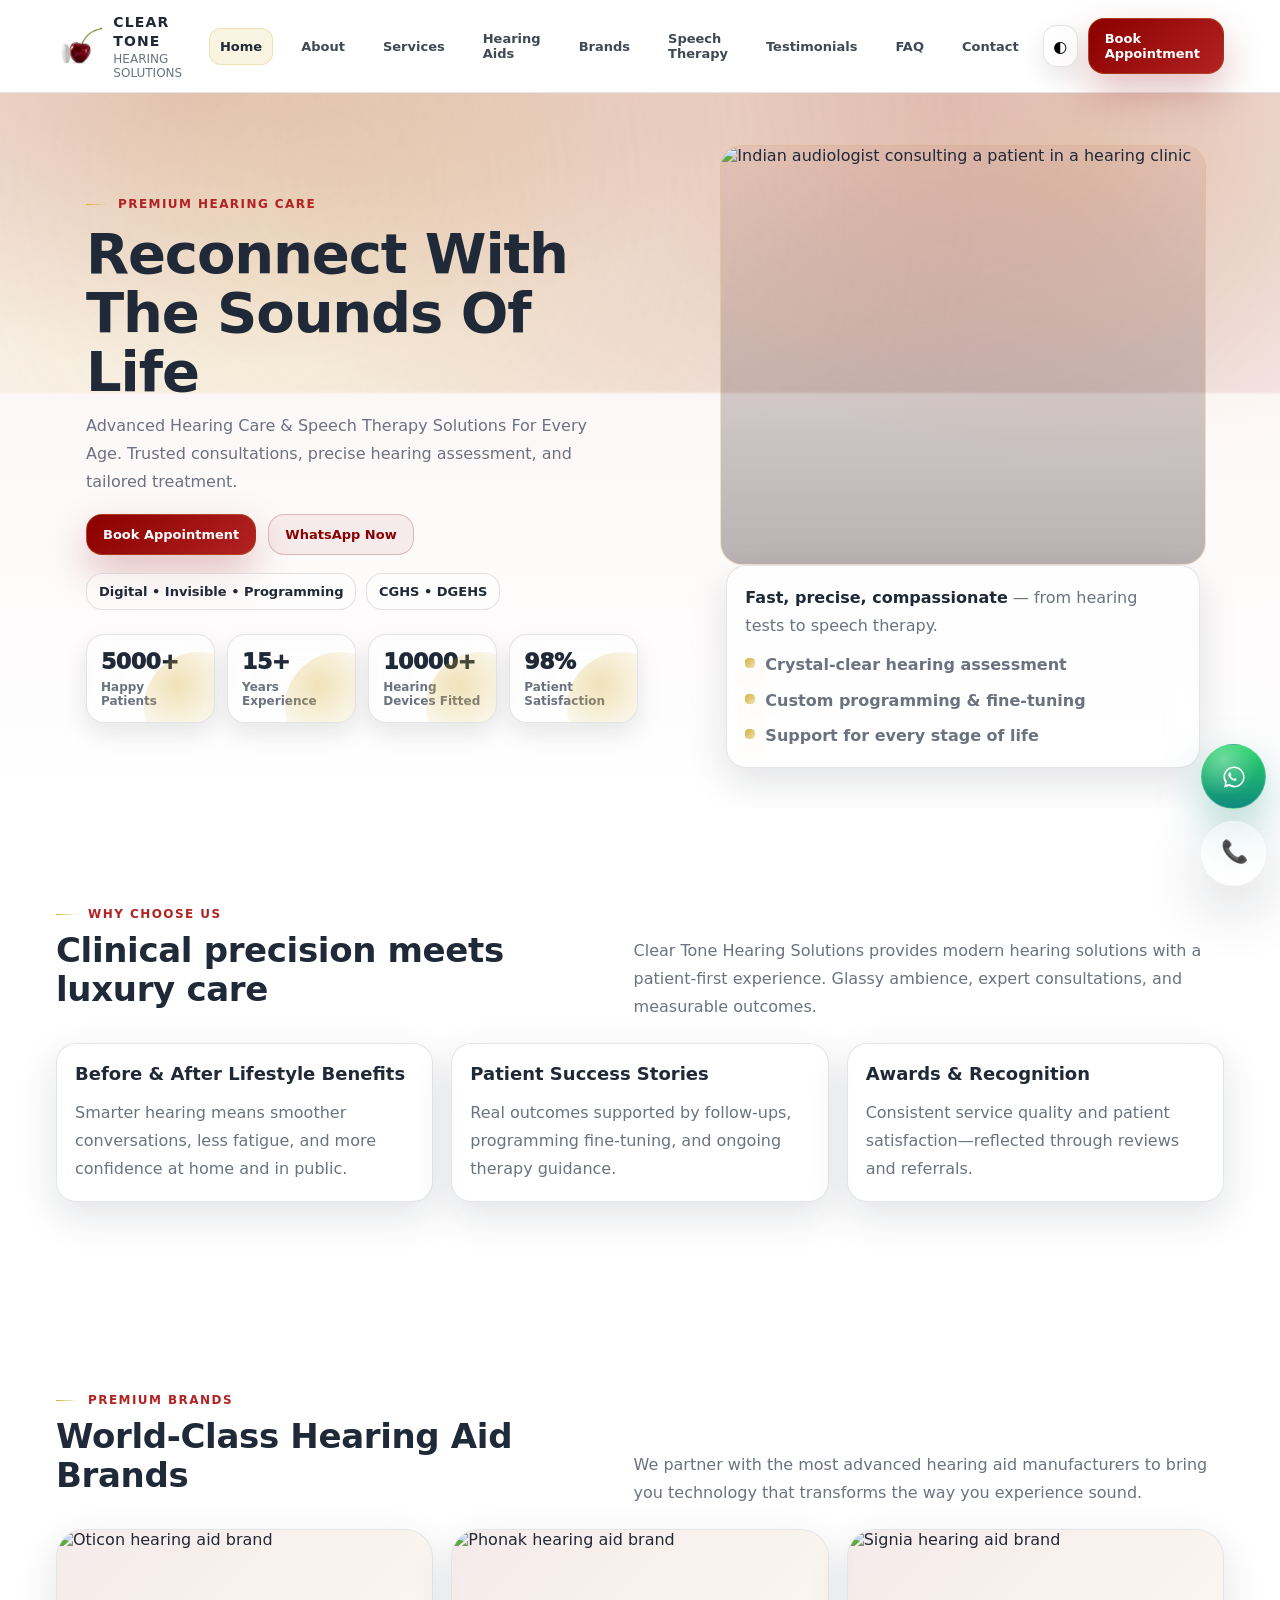
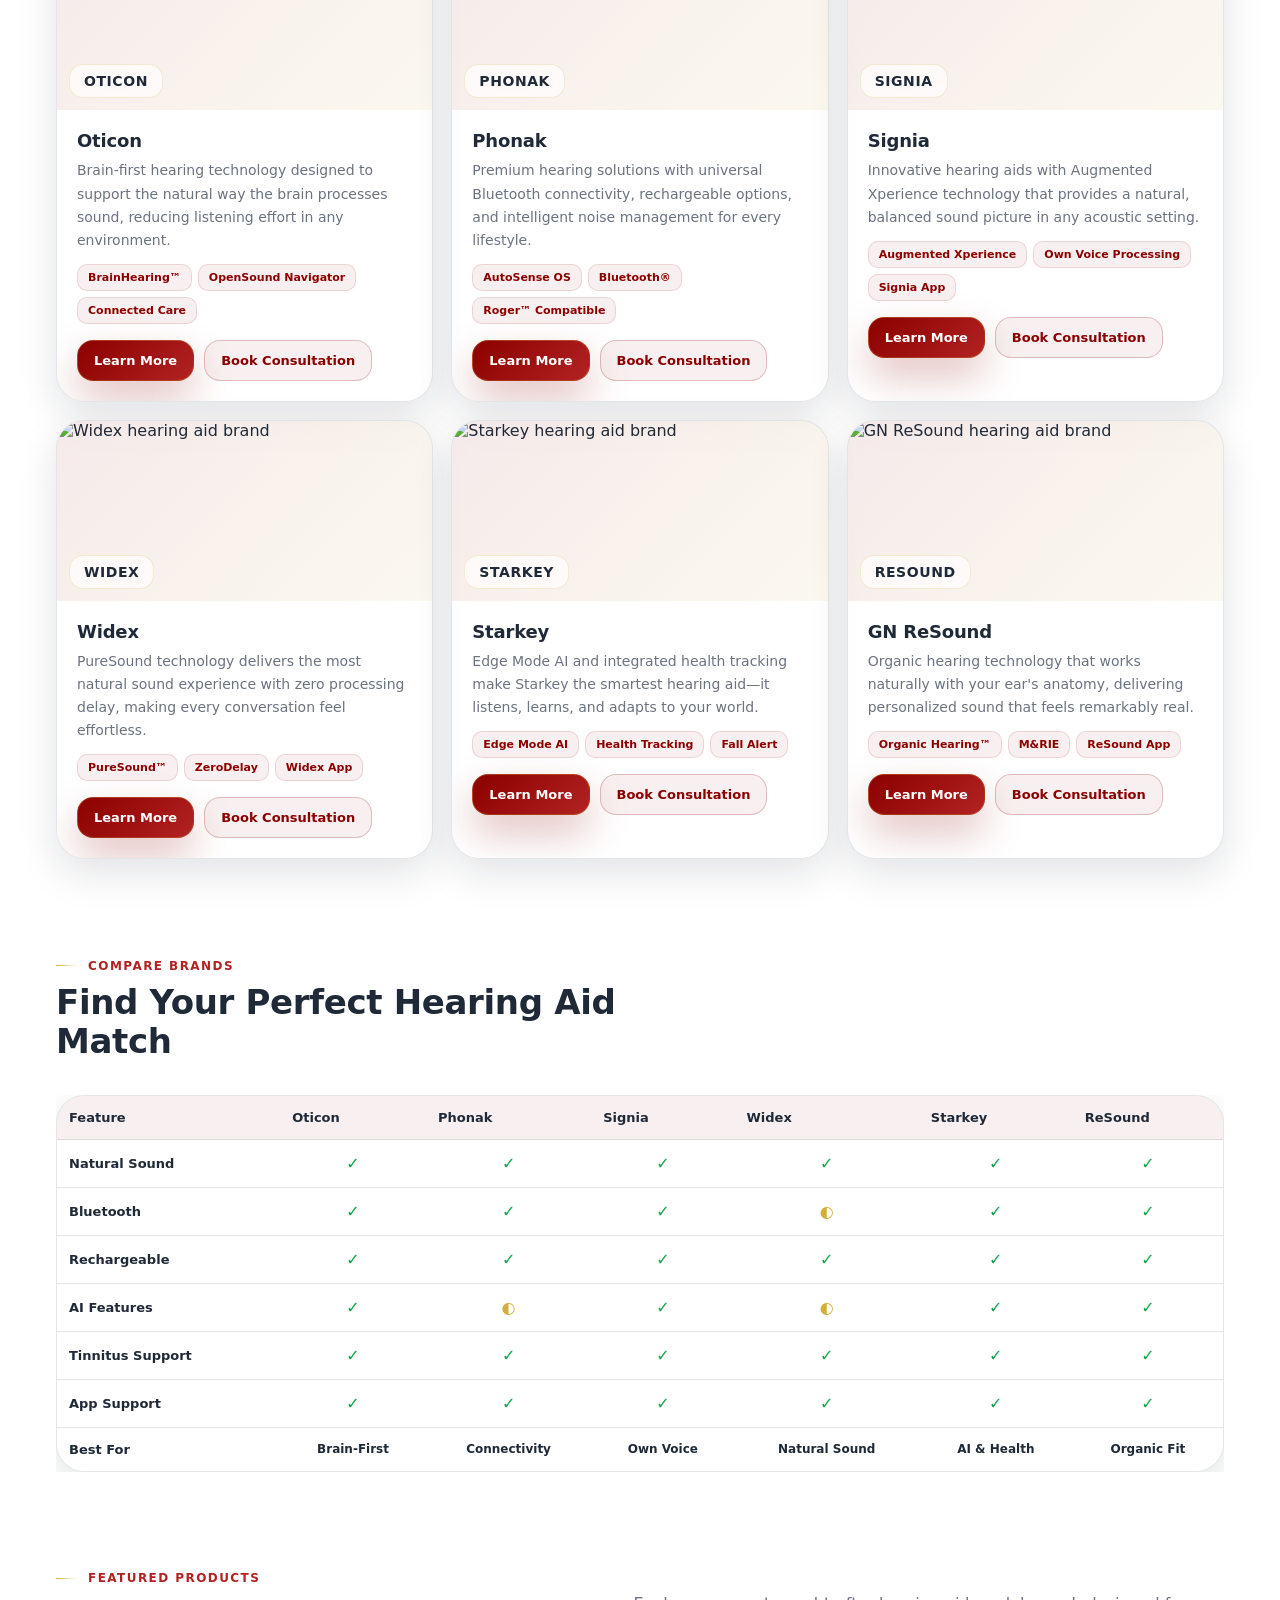
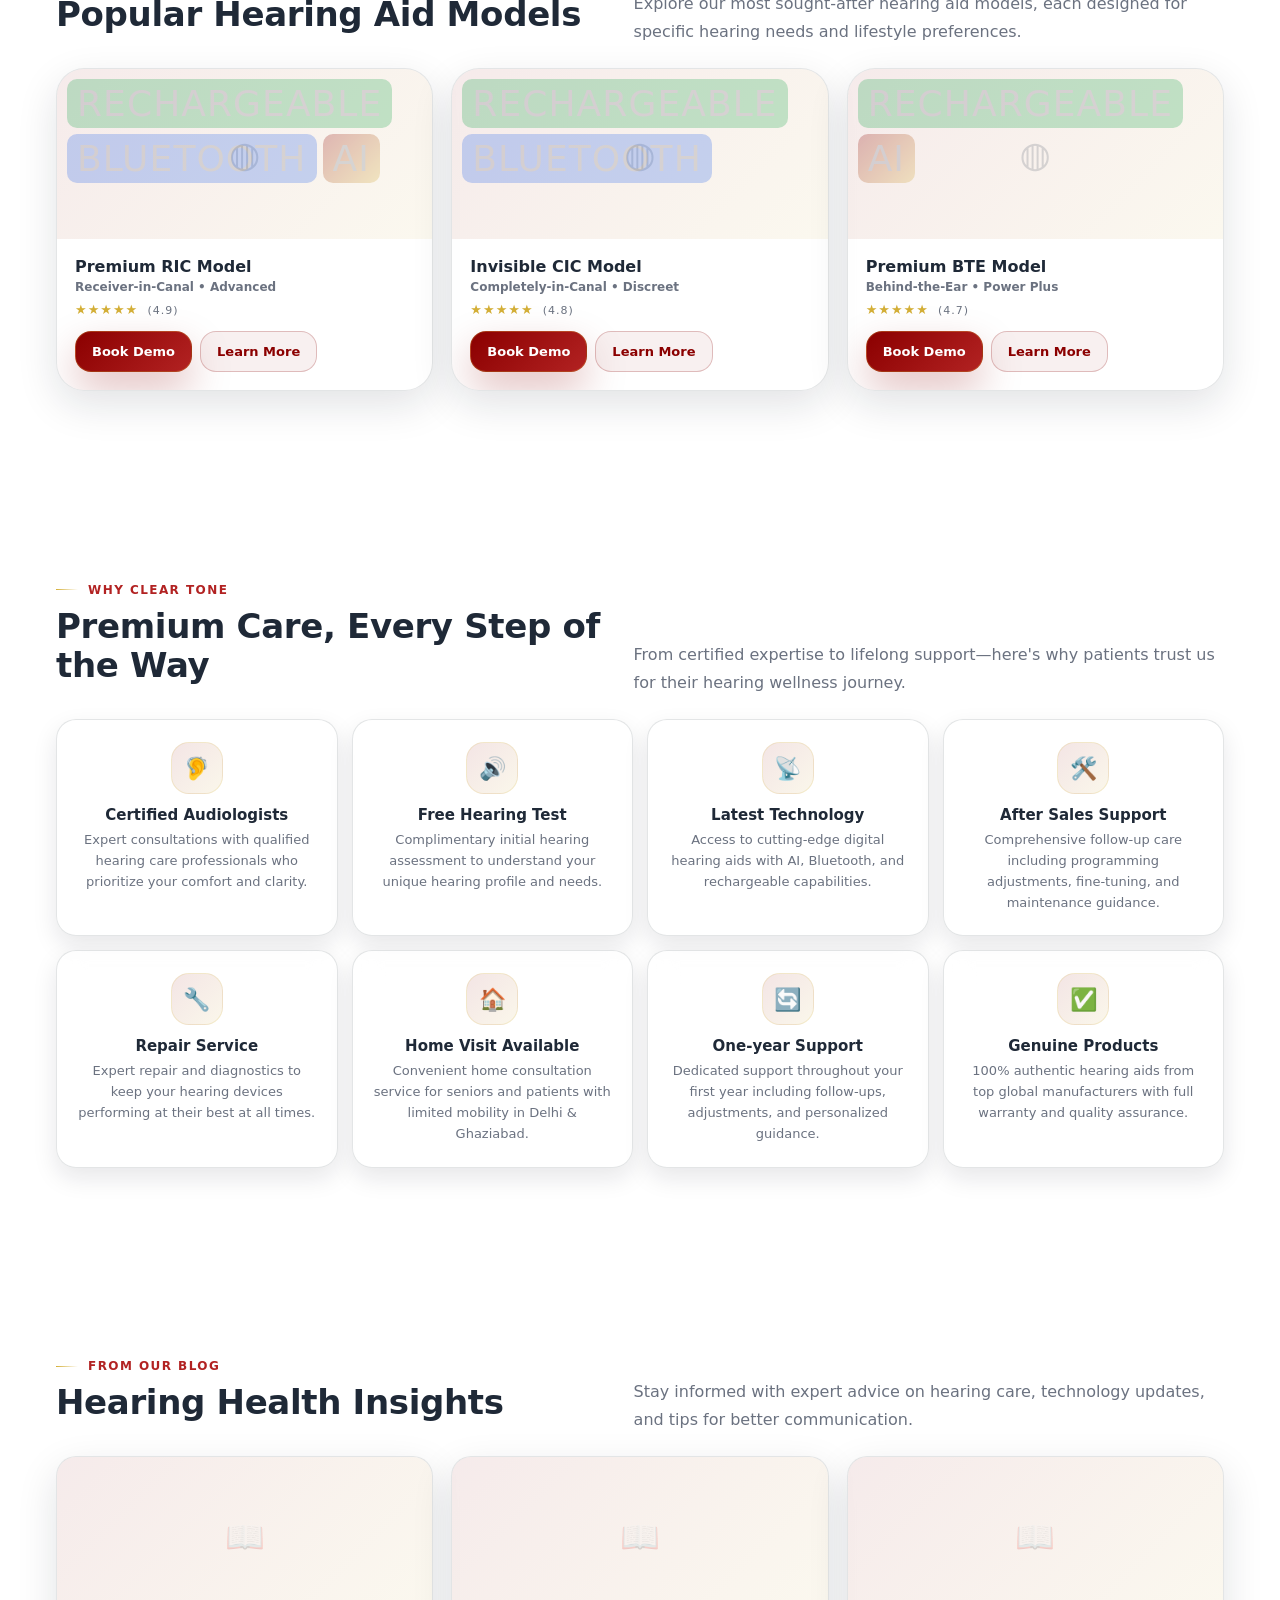
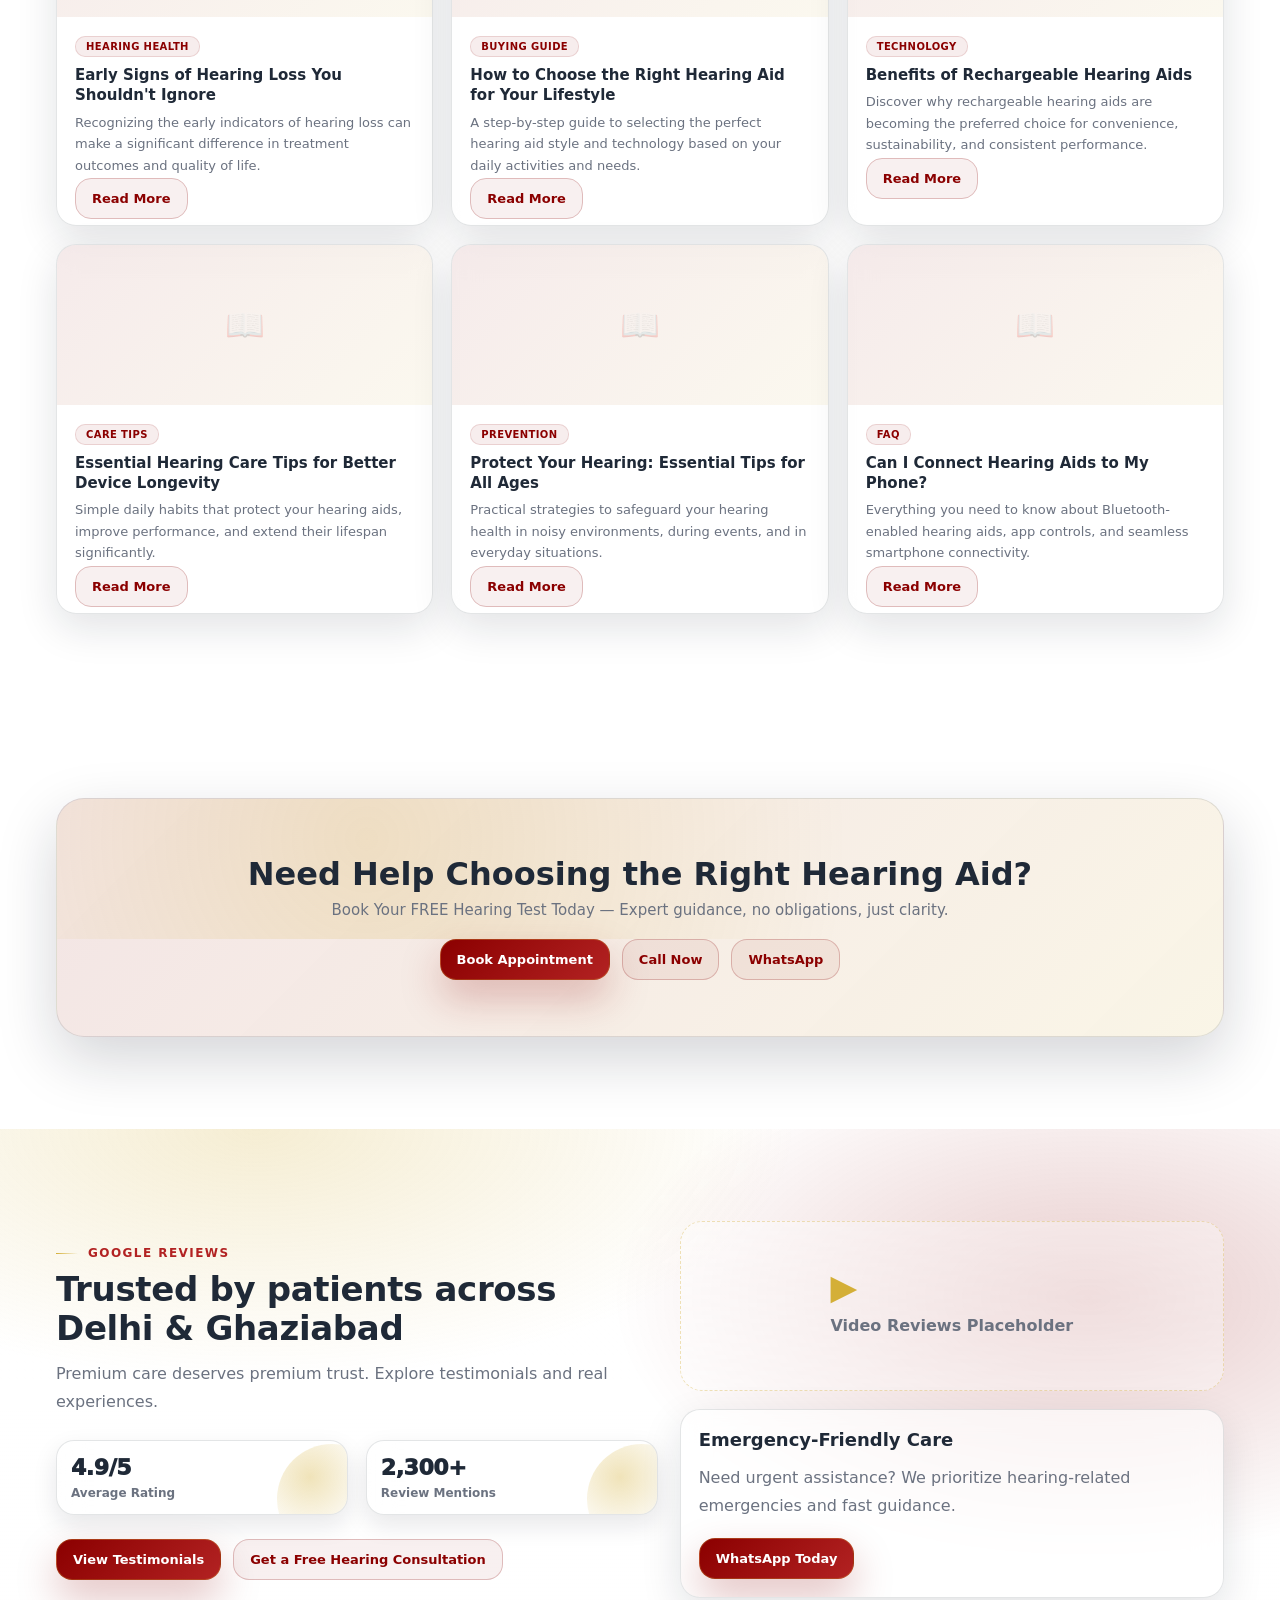
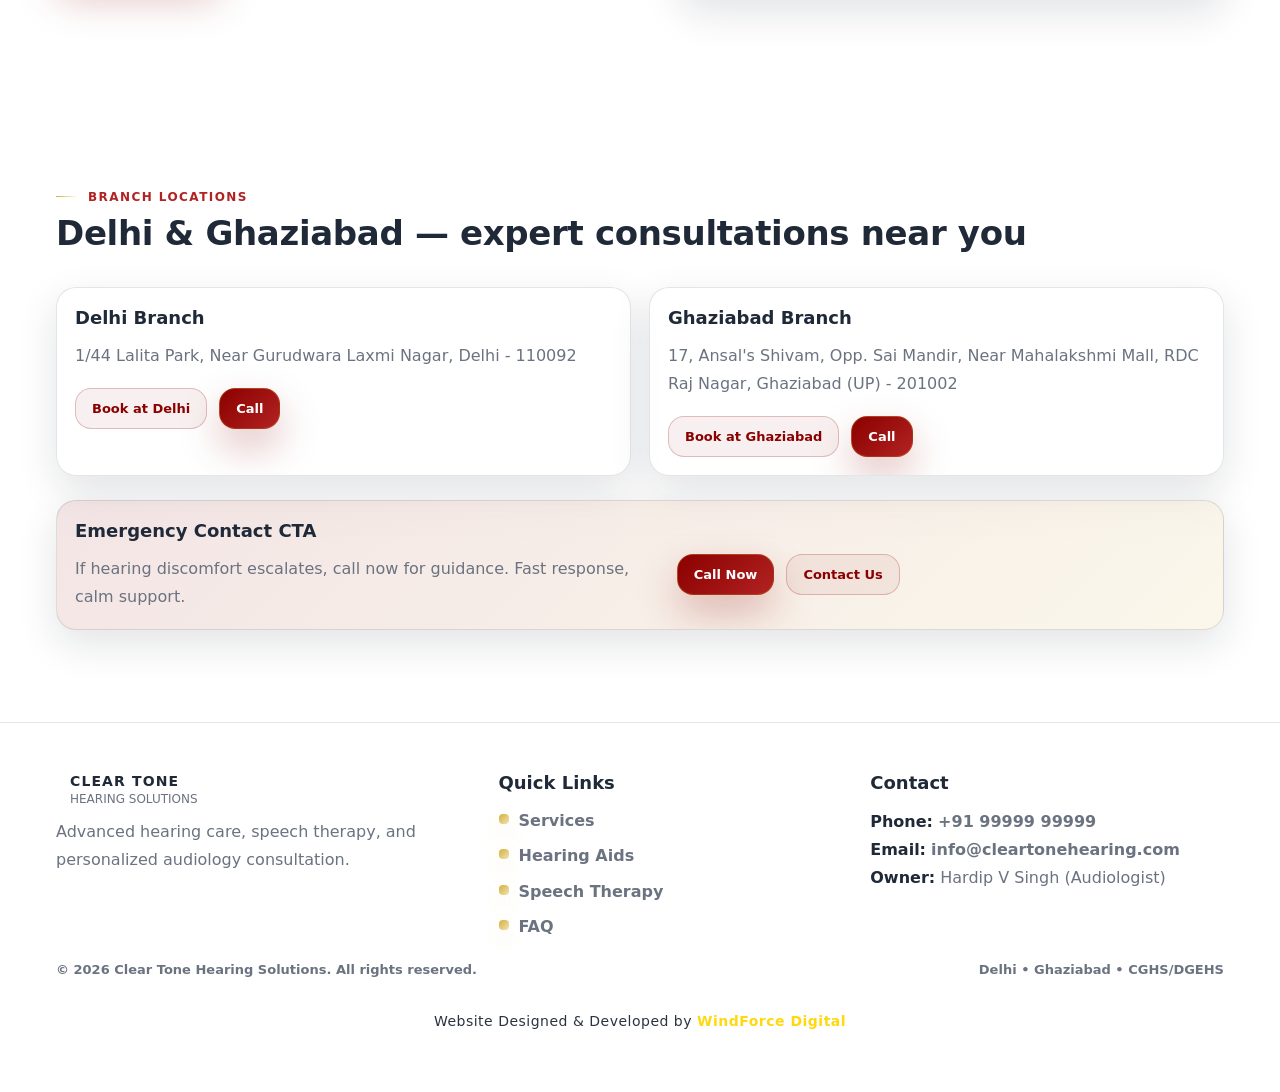
==== commit d6f1a31e: "Add premium hearing aid brands and website enhancements" ====
--- a/index.html
+++ b/index.html
@@ -37,6 +37,7 @@
           <a class="nav-link cths-nav-link" data-page="about.html" href="about.html">About</a>
           <a class="nav-link cths-nav-link" data-page="services.html" href="services.html">Services</a>
           <a class="nav-link cths-nav-link" data-page="hearing-aids.html" href="hearing-aids.html">Hearing Aids</a>
+          <a class="nav-link cths-nav-link" data-page="brands/" href="brands/oticon.html">Brands</a>
           <a class="nav-link cths-nav-link" data-page="speech-therapy.html" href="speech-therapy.html">Speech Therapy</a>
           <a class="nav-link cths-nav-link" data-page="testimonials.html" href="testimonials.html">Testimonials</a>
           <a class="nav-link cths-nav-link" data-page="faq.html" href="faq.html">FAQ</a>
@@ -74,6 +75,7 @@
           <a href="about.html" class="nav-link">About</a>
           <a href="services.html" class="nav-link">Services</a>
           <a href="hearing-aids.html" class="nav-link">Hearing Aids</a>
+          <a href="brands/oticon.html" class="nav-link">Brands</a>
           <a href="speech-therapy.html" class="nav-link">Speech Therapy</a>
           <a href="testimonials.html" class="nav-link">Testimonials</a>
           <a href="faq.html" class="nav-link">FAQ</a>
@@ -180,6 +182,460 @@
               <p class="p mt12">Consistent service quality and patient satisfaction—reflected through reviews and referrals.</p>
             </div>
           </article>
+        </div>
+      </div>
+    </section>
+
+    <!-- Premium Hearing Aid Brands -->
+    <section class="section" aria-label="Premium Hearing Aid Brands">
+      <div class="container">
+        <div class="section-head">
+          <div>
+            <div class="kicker" data-reveal="left">Premium Brands</div>
+            <h2 class="h2" data-reveal="up">World-Class Hearing Aid Brands</h2>
+          </div>
+          <p class="p" style="max-width:58ch" data-reveal="right">We partner with the most advanced hearing aid manufacturers to bring you technology that transforms the way you experience sound.</p>
+        </div>
+
+        <div class="grid-6">
+          <!-- Oticon -->
+          <article class="brand-card" data-reveal="zoom">
+            <div class="brand-img-wrap">
+              <img src="https://images.unsplash.com/photo-1559757175-5700dde675bc?auto=format&fit=crop&w=600&q=80" alt="Oticon hearing aid brand" loading="lazy" />
+              <div class="brand-logo-placeholder">OTICON</div>
+            </div>
+            <div class="brand-body">
+              <h3>Oticon</h3>
+              <p>Brain-first hearing technology designed to support the natural way the brain processes sound, reducing listening effort in any environment.</p>
+              <div class="brand-tags">
+                <span>BrainHearing™</span>
+                <span>OpenSound Navigator</span>
+                <span>Connected Care</span>
+              </div>
+              <div class="brand-cta">
+                <a class="primary-btn" href="brands/oticon.html">Learn More</a>
+                <a class="secondary-btn" href="#" data-appointment="open">Book Consultation</a>
+              </div>
+            </div>
+          </article>
+
+          <!-- Phonak -->
+          <article class="brand-card" data-reveal="zoom">
+            <div class="brand-img-wrap">
+              <img src="https://images.unsplash.com/photo-1588776814546-1a5be5c0a4b4?auto=format&fit=crop&w=600&q=80" alt="Phonak hearing aid brand" loading="lazy" />
+              <div class="brand-logo-placeholder">PHONAK</div>
+            </div>
+            <div class="brand-body">
+              <h3>Phonak</h3>
+              <p>Premium hearing solutions with universal Bluetooth connectivity, rechargeable options, and intelligent noise management for every lifestyle.</p>
+              <div class="brand-tags">
+                <span>AutoSense OS</span>
+                <span>Bluetooth®</span>
+                <span>Roger™ Compatible</span>
+              </div>
+              <div class="brand-cta">
+                <a class="primary-btn" href="brands/phonak.html">Learn More</a>
+                <a class="secondary-btn" href="#" data-appointment="open">Book Consultation</a>
+              </div>
+            </div>
+          </article>
+
+          <!-- Signia -->
+          <article class="brand-card" data-reveal="zoom">
+            <div class="brand-img-wrap">
+              <img src="https://images.unsplash.com/photo-1551887373-3c5bd224f6e2?auto=format&fit=crop&w=600&q=80" alt="Signia hearing aid brand" loading="lazy" />
+              <div class="brand-logo-placeholder">SIGNIA</div>
+            </div>
+            <div class="brand-body">
+              <h3>Signia</h3>
+              <p>Innovative hearing aids with Augmented Xperience technology that provides a natural, balanced sound picture in any acoustic setting.</p>
+              <div class="brand-tags">
+                <span>Augmented Xperience</span>
+                <span>Own Voice Processing</span>
+                <span>Signia App</span>
+              </div>
+              <div class="brand-cta">
+                <a class="primary-btn" href="brands/signia.html">Learn More</a>
+                <a class="secondary-btn" href="#" data-appointment="open">Book Consultation</a>
+              </div>
+            </div>
+          </article>
+
+          <!-- Widex -->
+          <article class="brand-card" data-reveal="zoom">
+            <div class="brand-img-wrap">
+              <img src="https://images.unsplash.com/photo-1576091160550-2173dba999ef?auto=format&fit=crop&w=600&q=80" alt="Widex hearing aid brand" loading="lazy" />
+              <div class="brand-logo-placeholder">WIDEX</div>
+            </div>
+            <div class="brand-body">
+              <h3>Widex</h3>
+              <p>PureSound technology delivers the most natural sound experience with zero processing delay, making every conversation feel effortless.</p>
+              <div class="brand-tags">
+                <span>PureSound™</span>
+                <span>ZeroDelay</span>
+                <span>Widex App</span>
+              </div>
+              <div class="brand-cta">
+                <a class="primary-btn" href="brands/widex.html">Learn More</a>
+                <a class="secondary-btn" href="#" data-appointment="open">Book Consultation</a>
+              </div>
+            </div>
+          </article>
+
+          <!-- Starkey -->
+          <article class="brand-card" data-reveal="zoom">
+            <div class="brand-img-wrap">
+              <img src="https://images.unsplash.com/photo-1607619056574-7b8daea68626?auto=format&fit=crop&w=600&q=80" alt="Starkey hearing aid brand" loading="lazy" />
+              <div class="brand-logo-placeholder">STARKEY</div>
+            </div>
+            <div class="brand-body">
+              <h3>Starkey</h3>
+              <p>Edge Mode AI and integrated health tracking make Starkey the smartest hearing aid—it listens, learns, and adapts to your world.</p>
+              <div class="brand-tags">
+                <span>Edge Mode AI</span>
+                <span>Health Tracking</span>
+                <span>Fall Alert</span>
+              </div>
+              <div class="brand-cta">
+                <a class="primary-btn" href="brands/starkey.html">Learn More</a>
+                <a class="secondary-btn" href="#" data-appointment="open">Book Consultation</a>
+              </div>
+            </div>
+          </article>
+
+          <!-- GN ReSound -->
+          <article class="brand-card" data-reveal="zoom">
+            <div class="brand-img-wrap">
+              <img src="https://images.unsplash.com/photo-1584309177455-0d2a2f3b8b4b?auto=format&fit=crop&w=600&q=80" alt="GN ReSound hearing aid brand" loading="lazy" />
+              <div class="brand-logo-placeholder">RESOUND</div>
+            </div>
+            <div class="brand-body">
+              <h3>GN ReSound</h3>
+              <p>Organic hearing technology that works naturally with your ear's anatomy, delivering personalized sound that feels remarkably real.</p>
+              <div class="brand-tags">
+                <span>Organic Hearing™</span>
+                <span>M&RIE</span>
+                <span>ReSound App</span>
+              </div>
+              <div class="brand-cta">
+                <a class="primary-btn" href="brands/resound.html">Learn More</a>
+                <a class="secondary-btn" href="#" data-appointment="open">Book Consultation</a>
+              </div>
+            </div>
+          </article>
+        </div>
+      </div>
+    </section>
+
+    <!-- Brand Comparison -->
+    <section class="section" aria-label="Brand Comparison" style="padding-top:0">
+      <div class="container">
+        <div class="section-head">
+          <div>
+            <div class="kicker" data-reveal="left">Compare Brands</div>
+            <h2 class="h2" data-reveal="up">Find Your Perfect Hearing Aid Match</h2>
+          </div>
+          <p class="p" style="max-width:58ch" data-reveal="right">Every brand brings unique strengths. Compare features side-by-side to discover which technology suits your lifestyle best.</p>
+        </div>
+
+        <div style="overflow-x:auto" data-reveal="zoom">
+          <table class="comp-table" aria-label="Hearing aid brand comparison">
+            <thead>
+              <tr>
+                <th>Feature</th>
+                <th>Oticon</th>
+                <th>Phonak</th>
+                <th>Signia</th>
+                <th>Widex</th>
+                <th>Starkey</th>
+                <th>ReSound</th>
+              </tr>
+            </thead>
+            <tbody>
+              <tr>
+                <td>Natural Sound</td>
+                <td><span class="icon-check">✓</span></td>
+                <td><span class="icon-check">✓</span></td>
+                <td><span class="icon-check">✓</span></td>
+                <td><span class="icon-check">✓</span></td>
+                <td><span class="icon-check">✓</span></td>
+                <td><span class="icon-check">✓</span></td>
+              </tr>
+              <tr>
+                <td>Bluetooth</td>
+                <td><span class="icon-check">✓</span></td>
+                <td><span class="icon-check">✓</span></td>
+                <td><span class="icon-check">✓</span></td>
+                <td><span class="icon-partial">◐</span></td>
+                <td><span class="icon-check">✓</span></td>
+                <td><span class="icon-check">✓</span></td>
+              </tr>
+              <tr>
+                <td>Rechargeable</td>
+                <td><span class="icon-check">✓</span></td>
+                <td><span class="icon-check">✓</span></td>
+                <td><span class="icon-check">✓</span></td>
+                <td><span class="icon-check">✓</span></td>
+                <td><span class="icon-check">✓</span></td>
+                <td><span class="icon-check">✓</span></td>
+              </tr>
+              <tr>
+                <td>AI Features</td>
+                <td><span class="icon-check">✓</span></td>
+                <td><span class="icon-partial">◐</span></td>
+                <td><span class="icon-check">✓</span></td>
+                <td><span class="icon-partial">◐</span></td>
+                <td><span class="icon-check">✓</span></td>
+                <td><span class="icon-check">✓</span></td>
+              </tr>
+              <tr>
+                <td>Tinnitus Support</td>
+                <td><span class="icon-check">✓</span></td>
+                <td><span class="icon-check">✓</span></td>
+                <td><span class="icon-check">✓</span></td>
+                <td><span class="icon-check">✓</span></td>
+                <td><span class="icon-check">✓</span></td>
+                <td><span class="icon-check">✓</span></td>
+              </tr>
+              <tr>
+                <td>App Support</td>
+                <td><span class="icon-check">✓</span></td>
+                <td><span class="icon-check">✓</span></td>
+                <td><span class="icon-check">✓</span></td>
+                <td><span class="icon-check">✓</span></td>
+                <td><span class="icon-check">✓</span></td>
+                <td><span class="icon-check">✓</span></td>
+              </tr>
+              <tr>
+                <td>Best For</td>
+                <td style="font-weight:700;color:var(--text);font-size:12px">Brain-First</td>
+                <td style="font-weight:700;color:var(--text);font-size:12px">Connectivity</td>
+                <td style="font-weight:700;color:var(--text);font-size:12px">Own Voice</td>
+                <td style="font-weight:700;color:var(--text);font-size:12px">Natural Sound</td>
+                <td style="font-weight:700;color:var(--text);font-size:12px">AI & Health</td>
+                <td style="font-weight:700;color:var(--text);font-size:12px">Organic Fit</td>
+              </tr>
+            </tbody>
+          </table>
+        </div>
+      </div>
+    </section>
+
+    <!-- Featured Products -->
+    <section class="section section--tight" aria-label="Featured Products" style="padding-top:0">
+      <div class="container">
+        <div class="section-head">
+          <div>
+            <div class="kicker" data-reveal="left">Featured Products</div>
+            <h2 class="h2" data-reveal="up">Popular Hearing Aid Models</h2>
+          </div>
+          <p class="p" style="max-width:58ch" data-reveal="right">Explore our most sought-after hearing aid models, each designed for specific hearing needs and lifestyle preferences.</p>
+        </div>
+
+        <div class="grid-3">
+          <article class="prod-card" data-reveal="zoom">
+            <div class="prod-img">
+              <span>◍</span>
+              <div class="prod-badges">
+                <span class="prod-badge prod-badge--rechargeable">Rechargeable</span>
+                <span class="prod-badge prod-badge--bluetooth">Bluetooth</span>
+                <span class="prod-badge prod-badge--ai">AI</span>
+              </div>
+            </div>
+            <div class="prod-body">
+              <h3>Premium RIC Model</h3>
+              <div class="prod-tech">Receiver-in-Canal • Advanced</div>
+              <div class="prod-rating">★★★★★ <span>(4.9)</span></div>
+              <div class="prod-cta">
+                <a class="primary-btn" href="#" data-appointment="open">Book Demo</a>
+                <a class="secondary-btn" href="hearing-aids.html">Learn More</a>
+              </div>
+            </div>
+          </article>
+
+          <article class="prod-card" data-reveal="zoom">
+            <div class="prod-img">
+              <span>◍</span>
+              <div class="prod-badges">
+                <span class="prod-badge prod-badge--rechargeable">Rechargeable</span>
+                <span class="prod-badge prod-badge--bluetooth">Bluetooth</span>
+              </div>
+            </div>
+            <div class="prod-body">
+              <h3>Invisible CIC Model</h3>
+              <div class="prod-tech">Completely-in-Canal • Discreet</div>
+              <div class="prod-rating">★★★★★ <span>(4.8)</span></div>
+              <div class="prod-cta">
+                <a class="primary-btn" href="#" data-appointment="open">Book Demo</a>
+                <a class="secondary-btn" href="hearing-aids.html">Learn More</a>
+              </div>
+            </div>
+          </article>
+
+          <article class="prod-card" data-reveal="zoom">
+            <div class="prod-img">
+              <span>◍</span>
+              <div class="prod-badges">
+                <span class="prod-badge prod-badge--rechargeable">Rechargeable</span>
+                <span class="prod-badge prod-badge--ai">AI</span>
+              </div>
+            </div>
+            <div class="prod-body">
+              <h3>Premium BTE Model</h3>
+              <div class="prod-tech">Behind-the-Ear • Power Plus</div>
+              <div class="prod-rating">★★★★★ <span>(4.7)</span></div>
+              <div class="prod-cta">
+                <a class="primary-btn" href="#" data-appointment="open">Book Demo</a>
+                <a class="secondary-btn" href="hearing-aids.html">Learn More</a>
+              </div>
+            </div>
+          </article>
+        </div>
+      </div>
+    </section>
+
+    <!-- Why Choose Clear Tone -->
+    <section class="section" aria-label="Why Choose Clear Tone">
+      <div class="container">
+        <div class="section-head">
+          <div>
+            <div class="kicker" data-reveal="left">Why Clear Tone</div>
+            <h2 class="h2" data-reveal="up">Premium Care, Every Step of the Way</h2>
+          </div>
+          <p class="p" style="max-width:58ch" data-reveal="right">From certified expertise to lifelong support—here's why patients trust us for their hearing wellness journey.</p>
+        </div>
+
+        <div class="grid-4">
+          <div class="feature-card" data-reveal="zoom">
+            <div class="feat-icon">🦻</div>
+            <h3>Certified Audiologists</h3>
+            <p>Expert consultations with qualified hearing care professionals who prioritize your comfort and clarity.</p>
+          </div>
+          <div class="feature-card" data-reveal="zoom">
+            <div class="feat-icon">🔊</div>
+            <h3>Free Hearing Test</h3>
+            <p>Complimentary initial hearing assessment to understand your unique hearing profile and needs.</p>
+          </div>
+          <div class="feature-card" data-reveal="zoom">
+            <div class="feat-icon">📡</div>
+            <h3>Latest Technology</h3>
+            <p>Access to cutting-edge digital hearing aids with AI, Bluetooth, and rechargeable capabilities.</p>
+          </div>
+          <div class="feature-card" data-reveal="zoom">
+            <div class="feat-icon">🛠️</div>
+            <h3>After Sales Support</h3>
+            <p>Comprehensive follow-up care including programming adjustments, fine-tuning, and maintenance guidance.</p>
+          </div>
+          <div class="feature-card" data-reveal="zoom">
+            <div class="feat-icon">🔧</div>
+            <h3>Repair Service</h3>
+            <p>Expert repair and diagnostics to keep your hearing devices performing at their best at all times.</p>
+          </div>
+          <div class="feature-card" data-reveal="zoom">
+            <div class="feat-icon">🏠</div>
+            <h3>Home Visit Available</h3>
+            <p>Convenient home consultation service for seniors and patients with limited mobility in Delhi & Ghaziabad.</p>
+          </div>
+          <div class="feature-card" data-reveal="zoom">
+            <div class="feat-icon">🔄</div>
+            <h3>One-year Support</h3>
+            <p>Dedicated support throughout your first year including follow-ups, adjustments, and personalized guidance.</p>
+          </div>
+          <div class="feature-card" data-reveal="zoom">
+            <div class="feat-icon">✅</div>
+            <h3>Genuine Products</h3>
+            <p>100% authentic hearing aids from top global manufacturers with full warranty and quality assurance.</p>
+          </div>
+        </div>
+      </div>
+    </section>
+
+    <!-- Blog Preview -->
+    <section class="section section--tight" aria-label="Blog">
+      <div class="container">
+        <div class="section-head">
+          <div>
+            <div class="kicker" data-reveal="left">From Our Blog</div>
+            <h2 class="h2" data-reveal="up">Hearing Health Insights</h2>
+          </div>
+          <p class="p" style="max-width:58ch" data-reveal="right">Stay informed with expert advice on hearing care, technology updates, and tips for better communication.</p>
+        </div>
+
+        <div class="grid-3">
+          <article class="blog-card" data-reveal="zoom">
+            <div class="blog-img"><span>📖</span></div>
+            <div class="blog-body">
+              <div class="blog-tag">Hearing Health</div>
+              <h3>Early Signs of Hearing Loss You Shouldn't Ignore</h3>
+              <p>Recognizing the early indicators of hearing loss can make a significant difference in treatment outcomes and quality of life.</p>
+              <a class="secondary-btn" href="faq.html">Read More</a>
+            </div>
+          </article>
+
+          <article class="blog-card" data-reveal="zoom">
+            <div class="blog-img"><span>📖</span></div>
+            <div class="blog-body">
+              <div class="blog-tag">Buying Guide</div>
+              <h3>How to Choose the Right Hearing Aid for Your Lifestyle</h3>
+              <p>A step-by-step guide to selecting the perfect hearing aid style and technology based on your daily activities and needs.</p>
+              <a class="secondary-btn" href="hearing-aids.html">Read More</a>
+            </div>
+          </article>
+
+          <article class="blog-card" data-reveal="zoom">
+            <div class="blog-img"><span>📖</span></div>
+            <div class="blog-body">
+              <div class="blog-tag">Technology</div>
+              <h3>Benefits of Rechargeable Hearing Aids</h3>
+              <p>Discover why rechargeable hearing aids are becoming the preferred choice for convenience, sustainability, and consistent performance.</p>
+              <a class="secondary-btn" href="hearing-aids.html">Read More</a>
+            </div>
+          </article>
+
+          <article class="blog-card" data-reveal="zoom">
+            <div class="blog-img"><span>📖</span></div>
+            <div class="blog-body">
+              <div class="blog-tag">Care Tips</div>
+              <h3>Essential Hearing Care Tips for Better Device Longevity</h3>
+              <p>Simple daily habits that protect your hearing aids, improve performance, and extend their lifespan significantly.</p>
+              <a class="secondary-btn" href="faq.html#maintenance">Read More</a>
+            </div>
+          </article>
+
+          <article class="blog-card" data-reveal="zoom">
+            <div class="blog-img"><span>📖</span></div>
+            <div class="blog-body">
+              <div class="blog-tag">Prevention</div>
+              <h3>Protect Your Hearing: Essential Tips for All Ages</h3>
+              <p>Practical strategies to safeguard your hearing health in noisy environments, during events, and in everyday situations.</p>
+              <a class="secondary-btn" href="faq.html">Read More</a>
+            </div>
+          </article>
+
+          <article class="blog-card" data-reveal="zoom">
+            <div class="blog-img"><span>📖</span></div>
+            <div class="blog-body">
+              <div class="blog-tag">FAQ</div>
+              <h3>Can I Connect Hearing Aids to My Phone?</h3>
+              <p>Everything you need to know about Bluetooth-enabled hearing aids, app controls, and seamless smartphone connectivity.</p>
+              <a class="secondary-btn" href="faq.html">Read More</a>
+            </div>
+          </article>
+        </div>
+      </div>
+    </section>
+
+    <!-- Contact CTA Banner -->
+    <section class="section section--tight" aria-label="Contact CTA">
+      <div class="container">
+        <div class="cta-banner" data-reveal="zoom">
+          <h2>Need Help Choosing the Right Hearing Aid?</h2>
+          <p>Book Your FREE Hearing Test Today — Expert guidance, no obligations, just clarity.</p>
+          <div class="cta-banner-btns">
+            <a class="primary-btn" href="#" data-appointment="open">Book Appointment</a>
+            <a class="secondary-btn" href="tel:+919999999999">Call Now</a>
+            <a class="secondary-btn" href="https://wa.me/918750404455" target="_blank" rel="noopener">WhatsApp</a>
+          </div>
         </div>
       </div>
     </section>
--- a/css/style.css
+++ b/css/style.css
@@ -703,7 +703,520 @@
 }
 [data-theme="dark"] .video-ph{background: rgba(12,17,33,.35)}
 
-/* Utility */
+/* =============================================
+   PREMIUM BRAND CARDS
+   ============================================= */
+.brand-card {
+  border-radius: var(--radius-xl);
+  border: 1px solid var(--stroke);
+  background: var(--card);
+  backdrop-filter: var(--glass);
+  box-shadow: var(--shadow-md);
+  overflow: hidden;
+  transition: transform .35s cubic-bezier(.22,.61,.36,1), border-color .35s ease, box-shadow .35s ease;
+  position: relative;
+}
+.brand-card:hover {
+  transform: translateY(-8px);
+  border-color: rgba(212,175,55,.35);
+  box-shadow: var(--shadow-lg), 0 0 0 1px rgba(212,175,55,.12);
+}
+.brand-card .brand-img-wrap {
+  height: 180px;
+  overflow: hidden;
+  position: relative;
+  background: linear-gradient(135deg, rgba(139,0,0,.08), rgba(212,175,55,.08));
+}
+.brand-card .brand-img-wrap img {
+  width: 100%;
+  height: 100%;
+  object-fit: cover;
+  transition: transform .5s ease;
+}
+.brand-card:hover .brand-img-wrap img {
+  transform: scale(1.06);
+}
+.brand-card .brand-logo-placeholder {
+  position: absolute;
+  bottom: 12px;
+  left: 12px;
+  padding: 8px 14px;
+  border-radius: 14px;
+  background: rgba(255,255,255,.72);
+  backdrop-filter: var(--glass);
+  border: 1px solid rgba(212,175,55,.22);
+  font-weight: 900;
+  font-size: 14px;
+  letter-spacing: .04em;
+  color: var(--text);
+}
+.brand-card .brand-body {
+  padding: 20px;
+}
+.brand-card .brand-body h3 {
+  margin: 0 0 8px;
+  font-size: 18px;
+  letter-spacing: -.01em;
+}
+.brand-card .brand-body p {
+  font-size: 14px;
+  line-height: 1.65;
+  color: var(--muted);
+  margin: 0 0 12px;
+}
+.brand-card .brand-tags {
+  display: flex;
+  flex-wrap: wrap;
+  gap: 6px;
+}
+.brand-card .brand-tags span {
+  padding: 6px 10px;
+  border-radius: 10px;
+  background: rgba(139,0,0,.06);
+  border: 1px solid rgba(139,0,0,.12);
+  font-weight: 700;
+  font-size: 11px;
+  color: var(--primary);
+}
+.brand-card .brand-cta {
+  display: flex;
+  flex-wrap: wrap;
+  gap: 10px;
+  margin-top: 16px;
+}
+[data-theme="dark"] .brand-card .brand-logo-placeholder {
+  background: rgba(12,17,33,.72);
+}
+
+/* =============================================
+   COMPARISON TABLE WITH ICONS
+   ============================================= */
+.comp-table {
+  width: 100%;
+  border-collapse: separate;
+  border-spacing: 0;
+  overflow: hidden;
+  border-radius: var(--radius-xl);
+  border: 1px solid var(--stroke);
+  background: var(--card);
+  backdrop-filter: var(--glass);
+  box-shadow: var(--shadow-md);
+}
+.comp-table th,
+.comp-table td {
+  padding: 14px 12px;
+  border-bottom: 1px solid var(--stroke);
+  text-align: center;
+  font-weight: 650;
+  font-size: 13px;
+}
+.comp-table th {
+  background: rgba(139,0,0,.06);
+  font-weight: 900;
+  color: var(--text);
+  text-align: left;
+}
+.comp-table td:first-child {
+  text-align: left;
+  font-weight: 800;
+  color: var(--text);
+}
+.comp-table tr:last-child td {
+  border-bottom: none;
+}
+.comp-table .icon-check {
+  color: #16a34a;
+  font-size: 16px;
+}
+.comp-table .icon-cross {
+  color: var(--muted);
+  font-size: 16px;
+  opacity: .4;
+}
+.comp-table .icon-partial {
+  color: var(--accent);
+  font-size: 16px;
+}
+[data-theme="dark"] .comp-table th {
+  background: rgba(12,17,33,.40);
+}
+
+/* =============================================
+   PRODUCT CARDS
+   ============================================= */
+.prod-card {
+  border-radius: var(--radius-xl);
+  border: 1px solid var(--stroke);
+  background: var(--card);
+  backdrop-filter: var(--glass);
+  box-shadow: var(--shadow-md);
+  overflow: hidden;
+  transition: transform .3s ease, border-color .3s ease;
+}
+.prod-card:hover {
+  transform: translateY(-5px);
+  border-color: rgba(212,175,55,.30);
+}
+.prod-card .prod-img {
+  height: 170px;
+  background: linear-gradient(135deg, rgba(139,0,0,.08), rgba(212,175,55,.08));
+  display: grid;
+  place-items: center;
+  position: relative;
+  overflow: hidden;
+}
+.prod-card .prod-img span {
+  font-size: 36px;
+  opacity: .25;
+  font-weight: 100;
+  color: var(--muted);
+}
+.prod-card .prod-badges {
+  position: absolute;
+  top: 10px;
+  left: 10px;
+  display: flex;
+  flex-wrap: wrap;
+  gap: 6px;
+}
+.prod-card .prod-badge {
+  padding: 4px 10px;
+  border-radius: 10px;
+  font-size: 10px;
+  font-weight: 800;
+  letter-spacing: .03em;
+  text-transform: uppercase;
+}
+.prod-card .prod-badge--rechargeable {
+  background: #16a34a;
+  color: #fff;
+}
+.prod-card .prod-badge--bluetooth {
+  background: #2563eb;
+  color: #fff;
+}
+.prod-card .prod-badge--ai {
+  background: linear-gradient(135deg, var(--primary), var(--accent));
+  color: #fff;
+}
+.prod-card .prod-body {
+  padding: 18px;
+}
+.prod-card .prod-body h3 {
+  margin: 0 0 4px;
+  font-size: 16px;
+}
+.prod-card .prod-body .prod-tech {
+  font-size: 12px;
+  color: var(--muted);
+  font-weight: 700;
+  margin-bottom: 8px;
+}
+.prod-card .prod-body .prod-rating {
+  color: var(--accent);
+  font-size: 13px;
+  letter-spacing: 1px;
+  margin-bottom: 14px;
+}
+.prod-card .prod-body .prod-rating span {
+  color: var(--muted);
+  font-size: 11px;
+  margin-left: 4px;
+}
+.prod-card .prod-cta {
+  display: flex;
+  gap: 8px;
+  flex-wrap: wrap;
+}
+
+/* =============================================
+   WHY CHOOSE CLEAR TONE (Feature Cards)
+   ============================================= */
+.feature-card {
+  border-radius: var(--radius-lg);
+  border: 1px solid var(--stroke);
+  background: var(--card);
+  backdrop-filter: var(--glass);
+  box-shadow: var(--shadow-sm);
+  padding: 22px 20px;
+  text-align: center;
+  transition: transform .3s ease, border-color .3s ease;
+}
+.feature-card:hover {
+  transform: translateY(-4px);
+  border-color: rgba(212,175,55,.28);
+}
+.feature-card .feat-icon {
+  width: 52px;
+  height: 52px;
+  border-radius: 18px;
+  background: linear-gradient(135deg, rgba(139,0,0,.10), rgba(212,175,55,.10));
+  border: 1px solid rgba(212,175,55,.18);
+  display: grid;
+  place-items: center;
+  margin: 0 auto 12px;
+  font-size: 22px;
+}
+.feature-card h3 {
+  font-size: 15px;
+  margin: 0 0 6px;
+}
+.feature-card p {
+  font-size: 13px;
+  color: var(--muted);
+  line-height: 1.6;
+  margin: 0;
+}
+
+/* =============================================
+   BLOG CARDS
+   ============================================= */
+.blog-card {
+  border-radius: var(--radius-lg);
+  border: 1px solid var(--stroke);
+  background: var(--card);
+  backdrop-filter: var(--glass);
+  box-shadow: var(--shadow-md);
+  overflow: hidden;
+  transition: transform .3s ease, border-color .3s ease;
+}
+.blog-card:hover {
+  transform: translateY(-5px);
+  border-color: rgba(212,175,55,.28);
+}
+.blog-card .blog-img {
+  height: 160px;
+  background: linear-gradient(135deg, rgba(139,0,0,.08), rgba(212,175,55,.08));
+  display: grid;
+  place-items: center;
+  position: relative;
+  overflow: hidden;
+}
+.blog-card .blog-img span {
+  font-size: 32px;
+  opacity: .2;
+}
+.blog-card .blog-body {
+  padding: 18px;
+}
+.blog-card .blog-body .blog-tag {
+  display: inline-block;
+  padding: 4px 10px;
+  border-radius: 10px;
+  background: rgba(139,0,0,.07);
+  border: 1px solid rgba(139,0,0,.12);
+  font-size: 10px;
+  font-weight: 800;
+  color: var(--primary);
+  text-transform: uppercase;
+  letter-spacing: .04em;
+  margin-bottom: 8px;
+}
+.blog-card .blog-body h3 {
+  font-size: 15px;
+  margin: 0 0 6px;
+  line-height: 1.35;
+}
+.blog-card .blog-body p {
+  font-size: 13px;
+  color: var(--muted);
+  line-height: 1.65;
+  margin: 0 0 12px;
+}
+
+/* =============================================
+   CONTACT CTA BANNER
+   ============================================= */
+.cta-banner {
+  border-radius: var(--radius-xl);
+  border: 1px solid var(--stroke);
+  background: linear-gradient(135deg, rgba(139,0,0,.10), rgba(212,175,55,.12));
+  backdrop-filter: var(--glass);
+  box-shadow: var(--shadow-lg);
+  padding: 40px 30px;
+  text-align: center;
+  position: relative;
+  overflow: hidden;
+}
+.cta-banner:before {
+  content: "";
+  position: absolute;
+  inset: -60px -100px auto -100px;
+  height: 200px;
+  background: radial-gradient(circle at 30% 50%, rgba(212,175,55,.20), transparent 50%);
+  pointer-events: none;
+}
+.cta-banner h2 {
+  font-size: 26px;
+  margin: 0 0 8px;
+  position: relative;
+}
+.cta-banner p {
+  font-size: 15px;
+  color: var(--muted);
+  margin: 0 0 20px;
+  position: relative;
+}
+.cta-banner .cta-banner-btns {
+  display: flex;
+  flex-wrap: wrap;
+  gap: 12px;
+  justify-content: center;
+  position: relative;
+}
+@media (min-width: 768px) {
+  .cta-banner { padding: 56px 40px; }
+  .cta-banner h2 { font-size: 32px; }
+}
+
+/* =============================================
+   BRAND HERO PAGES
+   ============================================= */
+.brand-hero {
+  padding: 50px 0 40px;
+  position: relative;
+  overflow: hidden;
+}
+.brand-hero .brand-hero-bg {
+  position: absolute;
+  inset: 0;
+  opacity: .08;
+  pointer-events: none;
+}
+.brand-hero-content {
+  display: grid;
+  grid-template-columns: 1fr;
+  gap: 24px;
+  align-items: center;
+  position: relative;
+}
+@media (min-width: 920px) {
+  .brand-hero-content {
+    grid-template-columns: 1.05fr .95fr;
+  }
+}
+.brand-hero-text .brand-hero-logo {
+  display: inline-flex;
+  align-items: center;
+  gap: 12px;
+  padding: 10px 18px;
+  border-radius: 18px;
+  background: var(--card);
+  backdrop-filter: var(--glass);
+  border: 1px solid rgba(212,175,55,.22);
+  font-weight: 900;
+  font-size: 18px;
+  letter-spacing: .06em;
+  margin-bottom: 16px;
+}
+.brand-hero-media {
+  border-radius: var(--radius-xl);
+  overflow: hidden;
+  border: 1px solid rgba(212,175,55,.18);
+  min-height: 260px;
+  background: linear-gradient(135deg, rgba(139,0,0,.08), rgba(212,175,55,.08));
+  display: grid;
+  place-items: center;
+  position: relative;
+}
+.brand-hero-media span {
+  font-size: 48px;
+  opacity: .15;
+  font-weight: 100;
+}
+@media (min-width: 920px) {
+  .brand-hero-media { min-height: 360px; }
+}
+
+/* Brand feature grid icons */
+.brand-feat-icon {
+  width: 44px;
+  height: 44px;
+  border-radius: 14px;
+  background: linear-gradient(135deg, rgba(139,0,0,.10), rgba(212,175,55,.10));
+  border: 1px solid rgba(212,175,55,.18);
+  display: grid;
+  place-items: center;
+  flex: 0 0 auto;
+  font-size: 18px;
+}
+
+/* Sticky consultation button (brand pages) */
+.sticky-consult {
+  position: fixed;
+  bottom: 90px;
+  right: 14px;
+  z-index: 55;
+}
+.sticky-consult .primary-btn {
+  box-shadow: 0 18px 50px rgba(139,0,0,.30);
+  animation: cths-consult-pulse 2.5s ease-in-out infinite;
+}
+@keyframes cths-consult-pulse {
+  0%, 100% { box-shadow: 0 18px 50px rgba(139,0,0,.30); }
+  50% { box-shadow: 0 24px 70px rgba(139,0,0,.45); }
+}
+
+/* Related brands grid */
+.related-brands {
+  display: grid;
+  grid-template-columns: repeat(2, 1fr);
+  gap: 12px;
+}
+@media (min-width: 720px) {
+  .related-brands { grid-template-columns: repeat(3, 1fr); }
+}
+.related-brand-item {
+  padding: 14px;
+  border-radius: 16px;
+  border: 1px solid var(--stroke);
+  background: var(--card2);
+  backdrop-filter: var(--glass);
+  text-align: center;
+  font-weight: 800;
+  font-size: 13px;
+  transition: transform .2s ease, border-color .2s ease;
+}
+.related-brand-item:hover {
+  transform: translateY(-2px);
+  border-color: rgba(212,175,55,.25);
+}
+
+/* Back to brands link */
+.back-brands {
+  display: inline-flex;
+  align-items: center;
+  gap: 8px;
+  padding: 10px 16px;
+  border-radius: 14px;
+  border: 1px solid var(--stroke);
+  background: var(--card2);
+  font-weight: 700;
+  font-size: 13px;
+  transition: transform .2s ease;
+}
+.back-brands:hover {
+  transform: translateX(-3px);
+}
+
+/* =============================================
+   ENHANCED GRID FOR 6-COLUMN LAYOUTS
+   ============================================= */
+.grid-6 {
+  display: grid;
+  grid-template-columns: 1fr;
+  gap: 18px;
+}
+@media (min-width: 640px) {
+  .grid-6 { grid-template-columns: repeat(2, 1fr); }
+}
+@media (min-width: 920px) {
+  .grid-6 { grid-template-columns: repeat(3, 1fr); }
+}
+
+/* =============================================
+   UTILITY & OVERRIDES
+   ============================================= */
 .m0{margin:0}
 .mt12{margin-top:12px}
 .mt18{margin-top:18px}
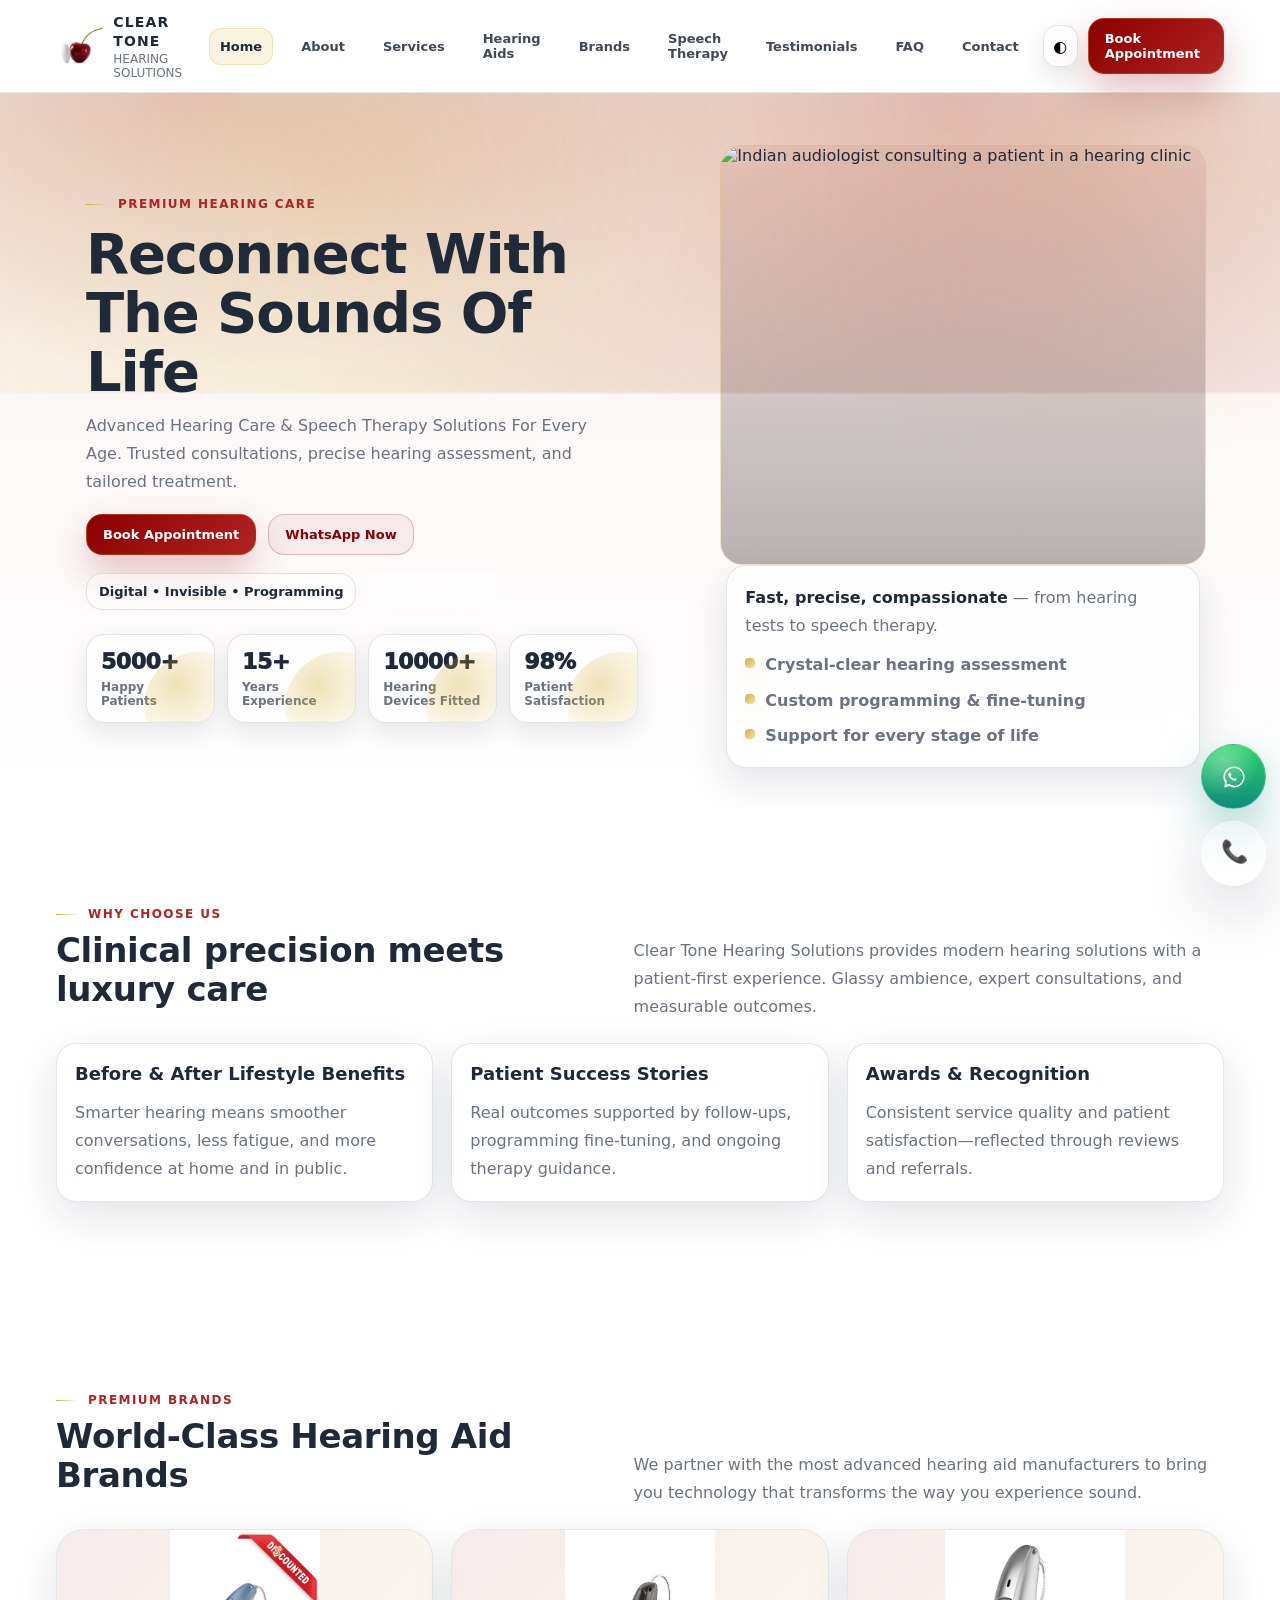
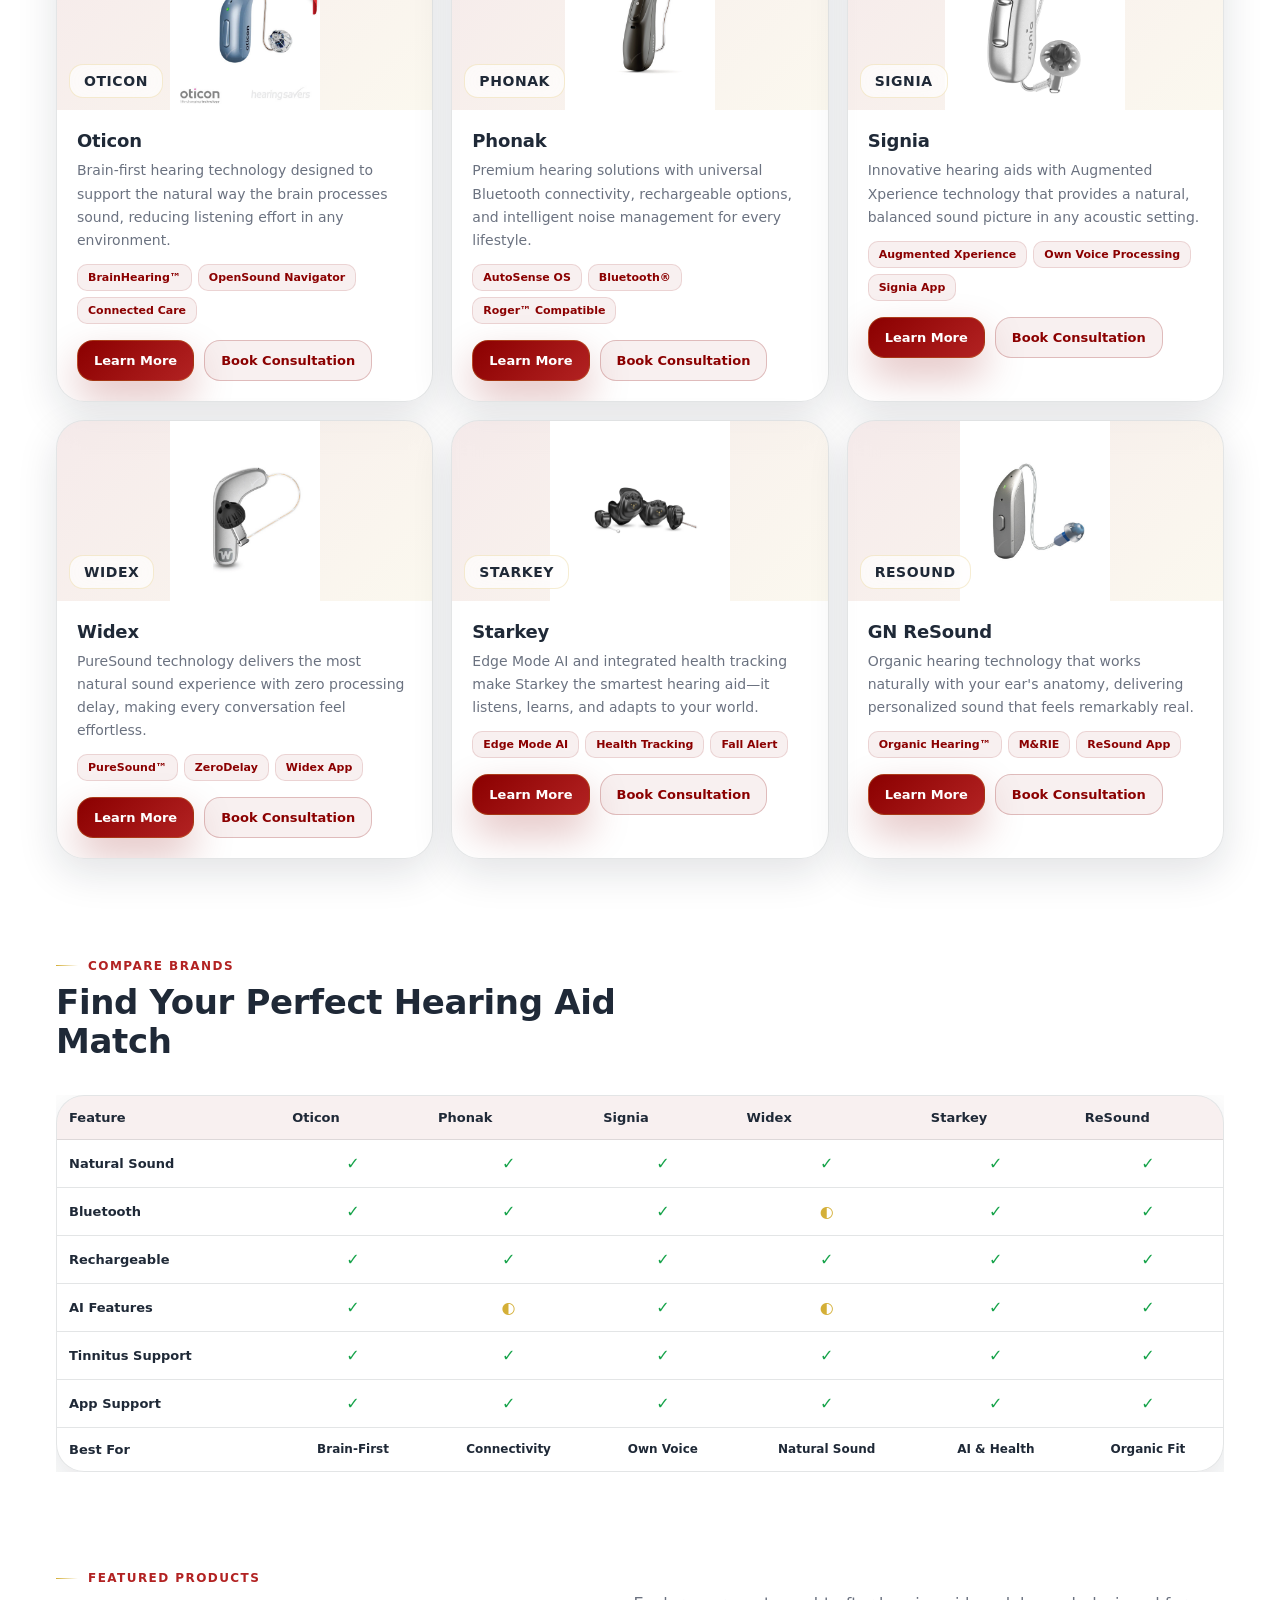
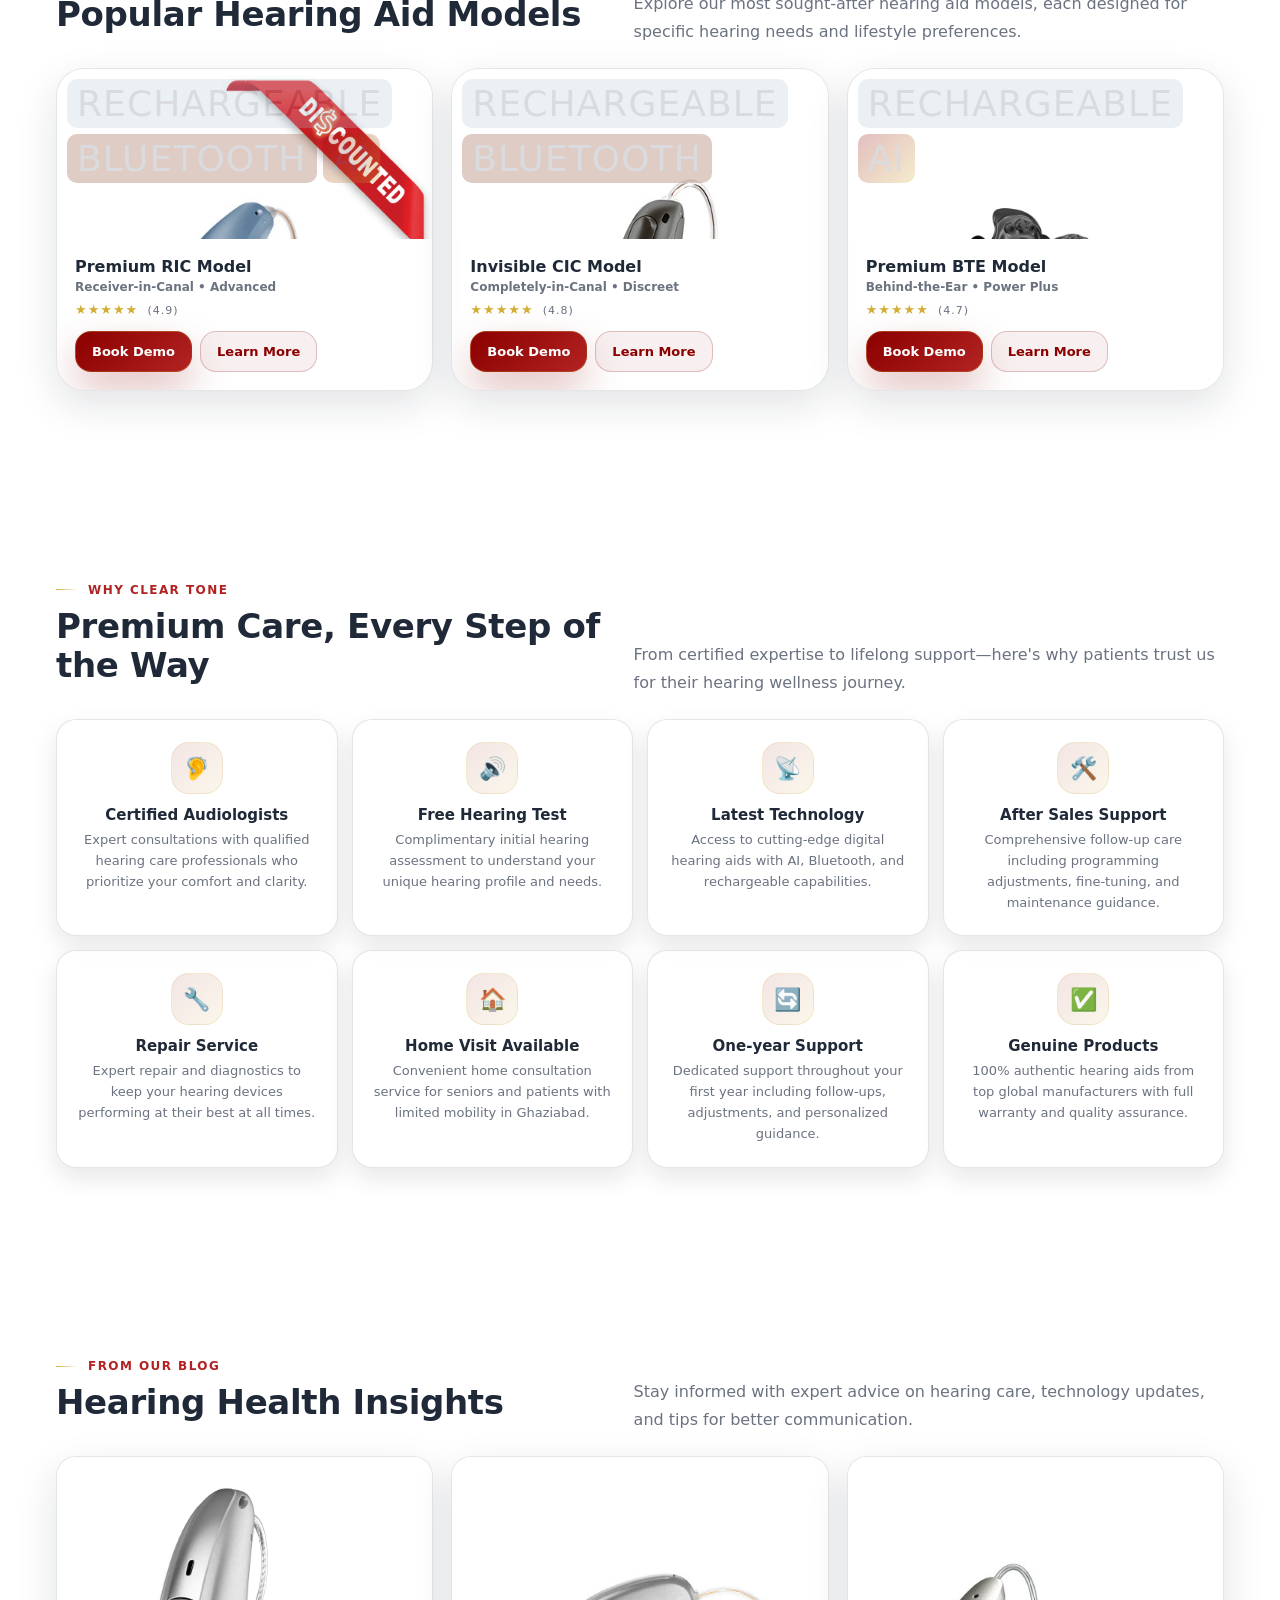
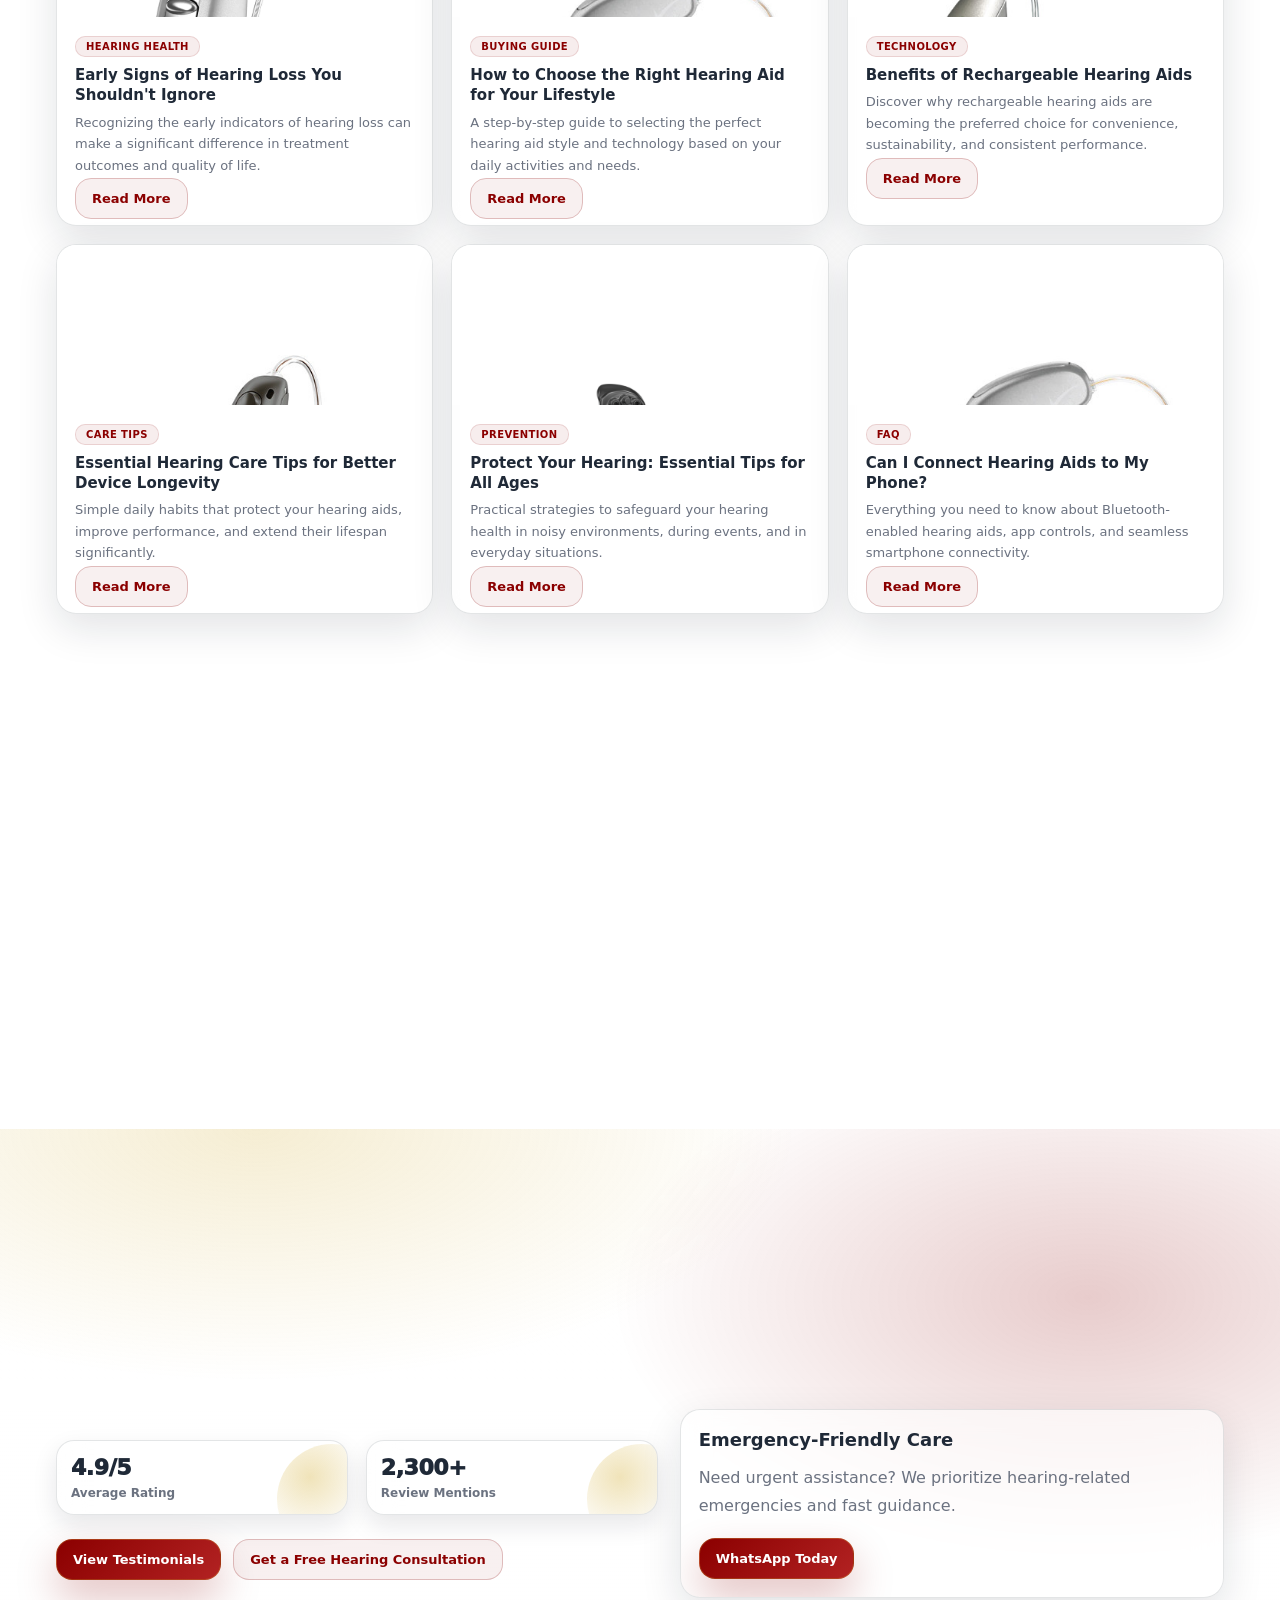
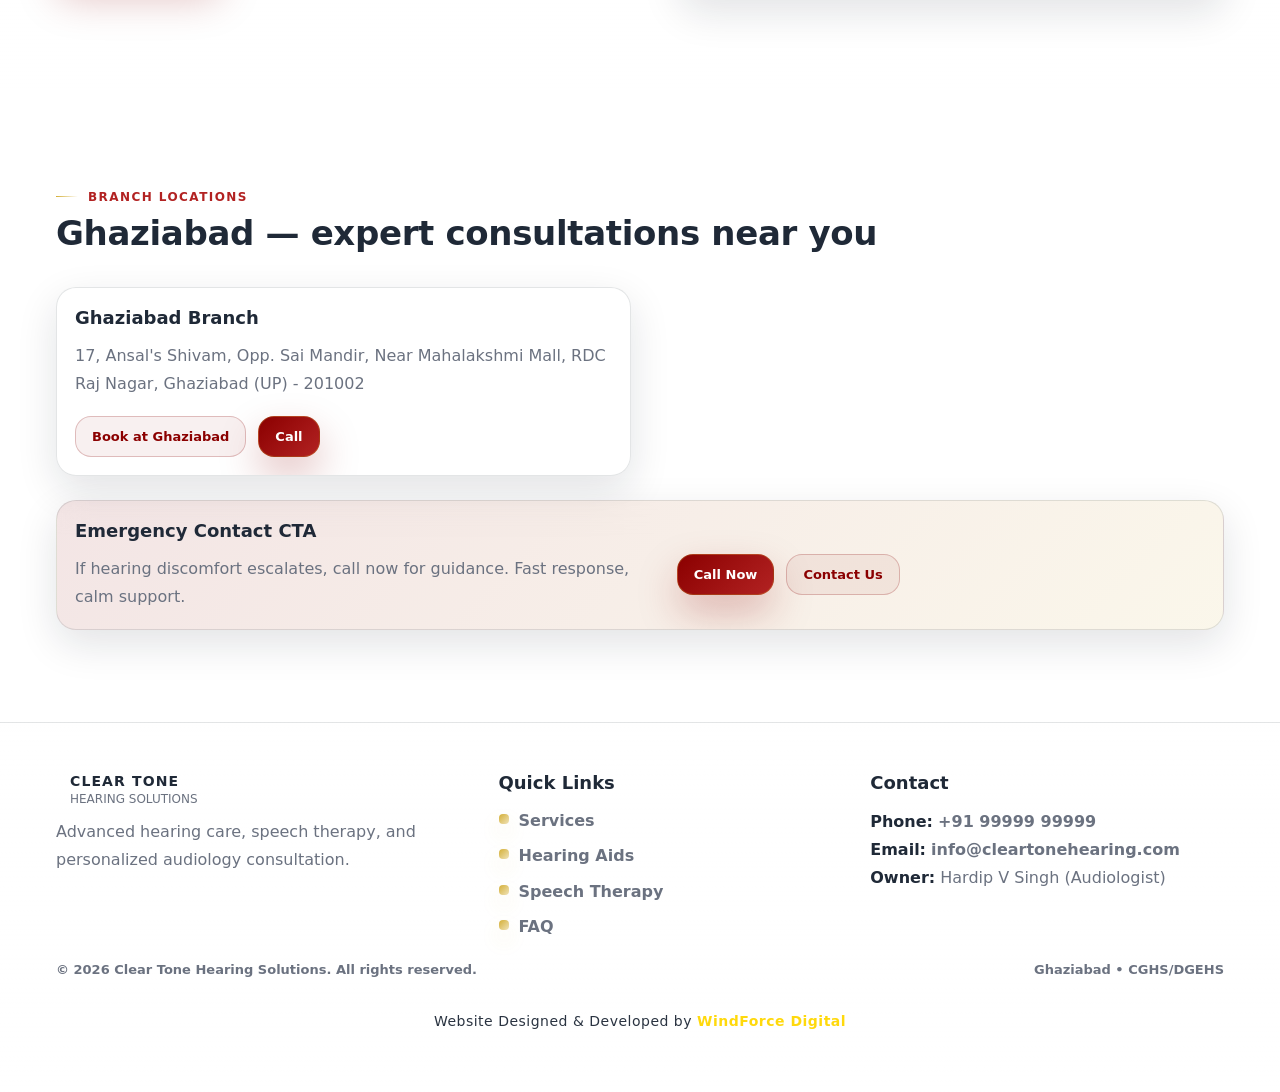
==== commit 3a776e67: "Complete code" ====
--- a/index.html
+++ b/index.html
@@ -4,7 +4,7 @@
   <meta charset="utf-8" />
   <meta name="viewport" content="width=device-width, initial-scale=1" />
   <title>Clear Tone Hearing Solutions | Reconnect With The Sounds Of Life</title>
-  <meta name="description" content="Advanced digital hearing care & speech therapy for every age. Book appointments in Delhi & Ghaziabad." />
+  <meta name="description" content="Advanced digital hearing care & speech therapy for every age. Book appointments in Ghaziabad." />
   <meta name="theme-color" content="#8B0000" />
   <meta property="og:title" content="Clear Tone Hearing Solutions" />
   <meta property="og:description" content="Advanced Hearing Care & Speech Therapy Solutions For Every Age." />
@@ -201,7 +201,7 @@
           <!-- Oticon -->
           <article class="brand-card" data-reveal="zoom">
             <div class="brand-img-wrap">
-              <img src="https://images.unsplash.com/photo-1559757175-5700dde675bc?auto=format&fit=crop&w=600&q=80" alt="Oticon hearing aid brand" loading="lazy" />
+              <img src="images/oticon-intent.jpg" alt="Oticon hearing aid brand" loading="lazy" style="width:100%;height:100%;object-fit:contain;" />
               <div class="brand-logo-placeholder">OTICON</div>
             </div>
             <div class="brand-body">
@@ -222,7 +222,7 @@
           <!-- Phonak -->
           <article class="brand-card" data-reveal="zoom">
             <div class="brand-img-wrap">
-              <img src="https://images.unsplash.com/photo-1588776814546-1a5be5c0a4b4?auto=format&fit=crop&w=600&q=80" alt="Phonak hearing aid brand" loading="lazy" />
+              <img src="images/phonak-lumity.jpg" alt="Phonak hearing aid brand" loading="lazy" style="width:100%;height:100%;object-fit:contain;" />
               <div class="brand-logo-placeholder">PHONAK</div>
             </div>
             <div class="brand-body">
@@ -243,7 +243,7 @@
           <!-- Signia -->
           <article class="brand-card" data-reveal="zoom">
             <div class="brand-img-wrap">
-              <img src="https://images.unsplash.com/photo-1551887373-3c5bd224f6e2?auto=format&fit=crop&w=600&q=80" alt="Signia hearing aid brand" loading="lazy" />
+              <img src="images/signia-pure-charge.jpg" alt="Signia hearing aid brand" loading="lazy" style="width:100%;height:100%;object-fit:contain;" />
               <div class="brand-logo-placeholder">SIGNIA</div>
             </div>
             <div class="brand-body">
@@ -264,7 +264,7 @@
           <!-- Widex -->
           <article class="brand-card" data-reveal="zoom">
             <div class="brand-img-wrap">
-              <img src="https://images.unsplash.com/photo-1576091160550-2173dba999ef?auto=format&fit=crop&w=600&q=80" alt="Widex hearing aid brand" loading="lazy" />
+              <img src="images/widex-smartric.jpg" alt="Widex hearing aid brand" loading="lazy" style="width:100%;height:100%;object-fit:contain;" />
               <div class="brand-logo-placeholder">WIDEX</div>
             </div>
             <div class="brand-body">
@@ -285,7 +285,7 @@
           <!-- Starkey -->
           <article class="brand-card" data-reveal="zoom">
             <div class="brand-img-wrap">
-              <img src="https://images.unsplash.com/photo-1607619056574-7b8daea68626?auto=format&fit=crop&w=600&q=80" alt="Starkey hearing aid brand" loading="lazy" />
+              <img src="images/starkey-genesis-ai.png" alt="Starkey hearing aid brand" loading="lazy" style="width:100%;height:100%;object-fit:contain;" />
               <div class="brand-logo-placeholder">STARKEY</div>
             </div>
             <div class="brand-body">
@@ -306,7 +306,7 @@
           <!-- GN ReSound -->
           <article class="brand-card" data-reveal="zoom">
             <div class="brand-img-wrap">
-              <img src="https://images.unsplash.com/photo-1584309177455-0d2a2f3b8b4b?auto=format&fit=crop&w=600&q=80" alt="GN ReSound hearing aid brand" loading="lazy" />
+              <img src="images/resound-omnia.jpg" alt="GN ReSound hearing aid brand" loading="lazy" style="width:100%;height:100%;object-fit:contain;" />
               <div class="brand-logo-placeholder">RESOUND</div>
             </div>
             <div class="brand-body">
@@ -435,7 +435,7 @@
         <div class="grid-3">
           <article class="prod-card" data-reveal="zoom">
             <div class="prod-img">
-              <span>◍</span>
+              <img src="images/oticon-intent.jpg" alt="Premium RIC Hearing Aid" loading="lazy" style="width:100%;height:100%;object-fit:contain;">
               <div class="prod-badges">
                 <span class="prod-badge prod-badge--rechargeable">Rechargeable</span>
                 <span class="prod-badge prod-badge--bluetooth">Bluetooth</span>
@@ -455,7 +455,7 @@
 
           <article class="prod-card" data-reveal="zoom">
             <div class="prod-img">
-              <span>◍</span>
+              <img src="images/phonak-lumity.jpg" alt="Invisible CIC Hearing Aid" loading="lazy" style="width:100%;height:100%;object-fit:contain;">
               <div class="prod-badges">
                 <span class="prod-badge prod-badge--rechargeable">Rechargeable</span>
                 <span class="prod-badge prod-badge--bluetooth">Bluetooth</span>
@@ -474,7 +474,7 @@
 
           <article class="prod-card" data-reveal="zoom">
             <div class="prod-img">
-              <span>◍</span>
+              <img src="images/starkey-genesis-ai.png" alt="Premium BTE Hearing Aid" loading="lazy" style="width:100%;height:100%;object-fit:contain;">
               <div class="prod-badges">
                 <span class="prod-badge prod-badge--rechargeable">Rechargeable</span>
                 <span class="prod-badge prod-badge--ai">AI</span>
@@ -534,7 +534,7 @@
           <div class="feature-card" data-reveal="zoom">
             <div class="feat-icon">🏠</div>
             <h3>Home Visit Available</h3>
-            <p>Convenient home consultation service for seniors and patients with limited mobility in Delhi & Ghaziabad.</p>
+            <p>Convenient home consultation service for seniors and patients with limited mobility in Ghaziabad.</p>
           </div>
           <div class="feature-card" data-reveal="zoom">
             <div class="feat-icon">🔄</div>
@@ -563,7 +563,7 @@
 
         <div class="grid-3">
           <article class="blog-card" data-reveal="zoom">
-            <div class="blog-img"><span>📖</span></div>
+            <div class="blog-img"><img src="images/signia-pure-charge.jpg" alt="Hearing Health" loading="lazy" style="width:100%;height:100%;object-fit:cover;"></div>
             <div class="blog-body">
               <div class="blog-tag">Hearing Health</div>
               <h3>Early Signs of Hearing Loss You Shouldn't Ignore</h3>
@@ -573,7 +573,7 @@
           </article>
 
           <article class="blog-card" data-reveal="zoom">
-            <div class="blog-img"><span>📖</span></div>
+            <div class="blog-img"><img src="images/widex-smartric.jpg" alt="Buying Guide" loading="lazy" style="width:100%;height:100%;object-fit:cover;"></div>
             <div class="blog-body">
               <div class="blog-tag">Buying Guide</div>
               <h3>How to Choose the Right Hearing Aid for Your Lifestyle</h3>
@@ -583,7 +583,7 @@
           </article>
 
           <article class="blog-card" data-reveal="zoom">
-            <div class="blog-img"><span>📖</span></div>
+            <div class="blog-img"><img src="images/resound-omnia.jpg" alt="Rechargeable Hearing Aid Technology" loading="lazy" style="width:100%;height:100%;object-fit:cover;"></div>
             <div class="blog-body">
               <div class="blog-tag">Technology</div>
               <h3>Benefits of Rechargeable Hearing Aids</h3>
@@ -593,7 +593,7 @@
           </article>
 
           <article class="blog-card" data-reveal="zoom">
-            <div class="blog-img"><span>📖</span></div>
+            <div class="blog-img"><img src="images/phonak-lumity.jpg" alt="Hearing Care Tips" loading="lazy" style="width:100%;height:100%;object-fit:cover;"></div>
             <div class="blog-body">
               <div class="blog-tag">Care Tips</div>
               <h3>Essential Hearing Care Tips for Better Device Longevity</h3>
@@ -603,7 +603,7 @@
           </article>
 
           <article class="blog-card" data-reveal="zoom">
-            <div class="blog-img"><span>📖</span></div>
+            <div class="blog-img"><img src="images/starkey-genesis-ai.png" alt="Hearing Prevention Tips" loading="lazy" style="width:100%;height:100%;object-fit:cover;"></div>
             <div class="blog-body">
               <div class="blog-tag">Prevention</div>
               <h3>Protect Your Hearing: Essential Tips for All Ages</h3>
@@ -613,7 +613,7 @@
           </article>
 
           <article class="blog-card" data-reveal="zoom">
-            <div class="blog-img"><span>📖</span></div>
+            <div class="blog-img"><img src="images/widex-smartric.jpg" alt="Connecting Hearing Aids to Phone" loading="lazy" style="width:100%;height:100%;object-fit:cover;"></div>
             <div class="blog-body">
               <div class="blog-tag">FAQ</div>
               <h3>Can I Connect Hearing Aids to My Phone?</h3>
@@ -648,7 +648,7 @@
         <div class="grid-2 split" style="gap:22px">
           <div>
             <div class="kicker" data-reveal="left">Google Reviews</div>
-            <h2 class="h2" data-reveal="up">Trusted by patients across Delhi & Ghaziabad</h2>
+            <h2 class="h2" data-reveal="up">Trusted by patients across Ghaziabad</h2>
             <p class="p" data-reveal="right">Premium care deserves premium trust. Explore testimonials and real experiences.</p>
 
             <div class="grid-2 mt24">
@@ -687,21 +687,11 @@
         <div class="section-head">
           <div>
             <div class="kicker" data-reveal="left">Branch Locations</div>
-            <h2 class="h2" data-reveal="up">Delhi & Ghaziabad — expert consultations near you</h2>
+            <h2 class="h2" data-reveal="up">Ghaziabad — expert consultations near you</h2>
           </div>
         </div>
 
         <div class="grid-2">
-          <article class="card" data-reveal="zoom">
-            <div class="card-inner">
-              <h3 class="h3">Delhi Branch</h3>
-              <p class="p mt12">1/44 Lalita Park, Near Gurudwara Laxmi Nagar, Delhi - 110092</p>
-              <div class="hero-cta mt18">
-                <a class="secondary-btn" href="#" data-appointment="open">Book at Delhi</a>
-                <a class="primary-btn" href="tel:+919999999999">Call</a>
-              </div>
-            </div>
-          </article>
           <article class="card" data-reveal="zoom">
             <div class="card-inner">
               <h3 class="h3">Ghaziabad Branch</h3>
@@ -765,7 +755,7 @@
 
       <div class="footer-bot">
         <span>© <span id="cths-year"></span> Clear Tone Hearing Solutions. All rights reserved.</span>
-        <span>Delhi • Ghaziabad • CGHS/DGEHS</span>
+        <span>Ghaziabad • CGHS/DGEHS</span>
       </div>
 
       <div class="developer-credit">
@@ -804,7 +794,6 @@
           <div class="field">
             <label for="cths-field-location">Preferred Location</label>
             <select id="cths-field-location" name="location" required>
-              <option value="delhi">Delhi Branch</option>
               <option value="ghaziabad">Ghaziabad Branch</option>
             </select>
           </div>
@@ -864,10 +853,7 @@
     "@context": "https://schema.org",
     "@type": "MedicalOrganization",
     "name": "CLEAR TONE HEARING SOLUTIONS",
-    "address": [
-      {"@type":"PostalAddress","streetAddress":"1/44 Lalita Park, Near Gurudwara Laxmi Nagar","addressLocality":"Delhi","postalCode":"110092","addressCountry":"IN"},
-      {"@type":"PostalAddress","streetAddress":"17, Ansal's Shivam, Opp. Sai Mandir, Near Mahalakshmi Mall, RDC Raj Nagar","addressLocality":"Ghaziabad","postalCode":"201002","addressCountry":"IN"}
-    ],
+            "address": {"@type":"PostalAddress","streetAddress":"17, Ansal's Shivam, Opp. Sai Mandir, Near Mahalakshmi Mall, RDC Raj Nagar","addressLocality":"Ghaziabad","postalCode":"201002","addressCountry":"IN"},
     "telephone": "+919999999999"
   }
   </script>
--- a/css/style.css
+++ b/css/style.css
@@ -888,13 +888,15 @@
   text-transform: uppercase;
 }
 .prod-card .prod-badge--rechargeable {
-  background: #16a34a;
+  background: #acc4ce;
   color: #fff;
 }
 .prod-card .prod-badge--bluetooth {
-  background: #2563eb;
+  background: #813517;
   color: #fff;
 }
+
+
 .prod-card .prod-badge--ai {
   background: linear-gradient(135deg, var(--primary), var(--accent));
   color: #fff;
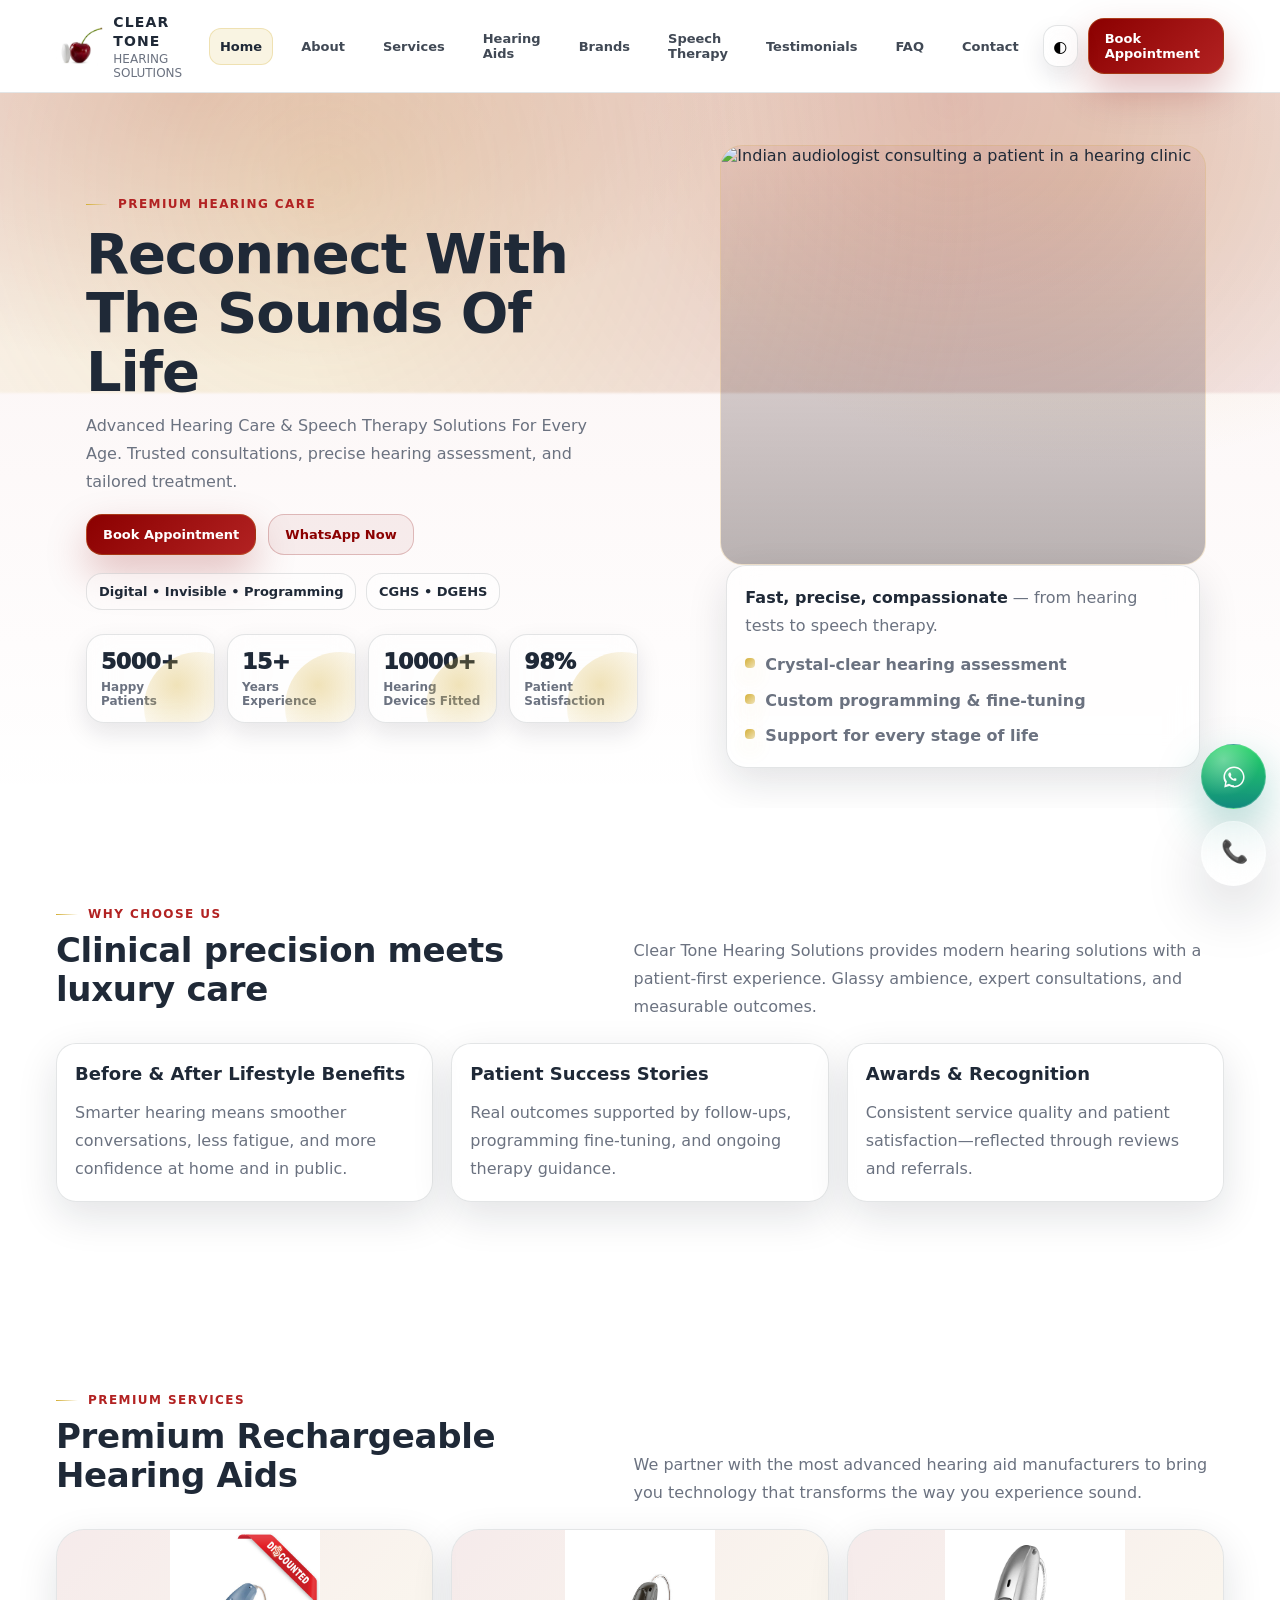
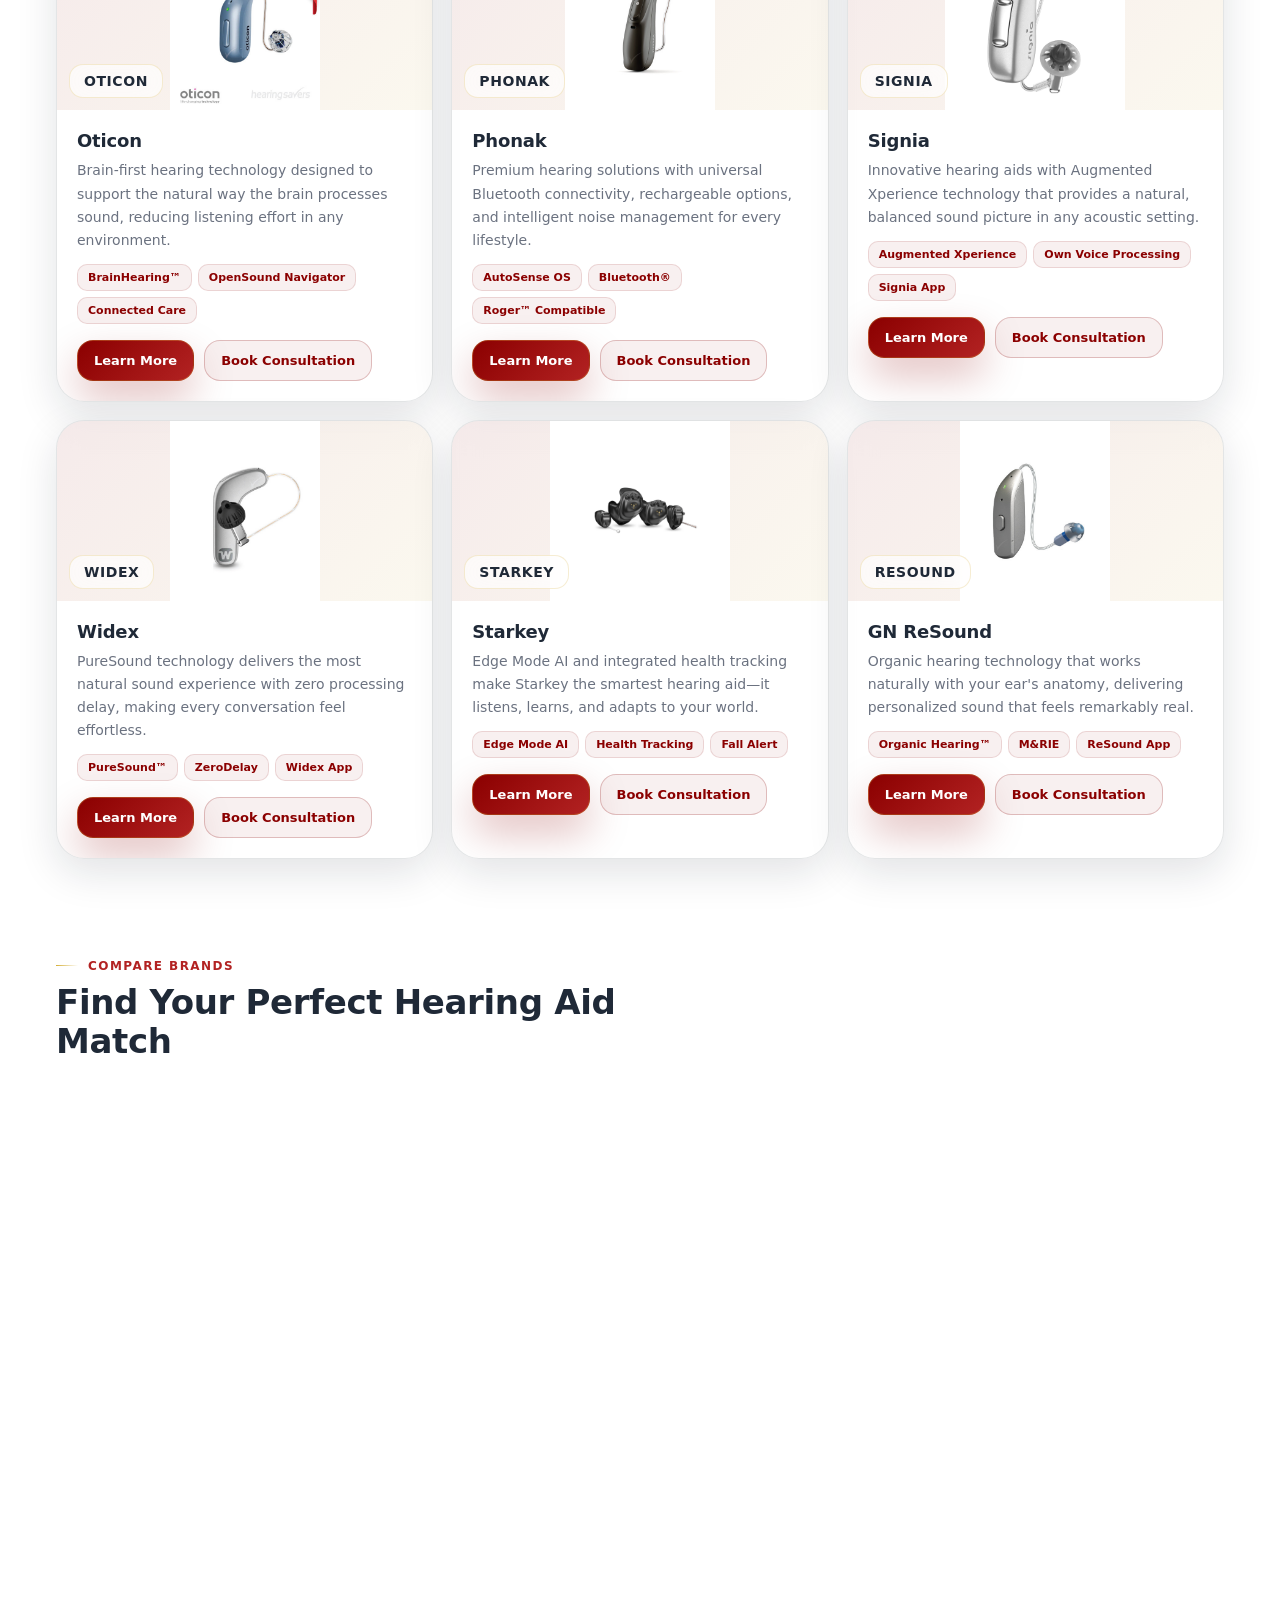
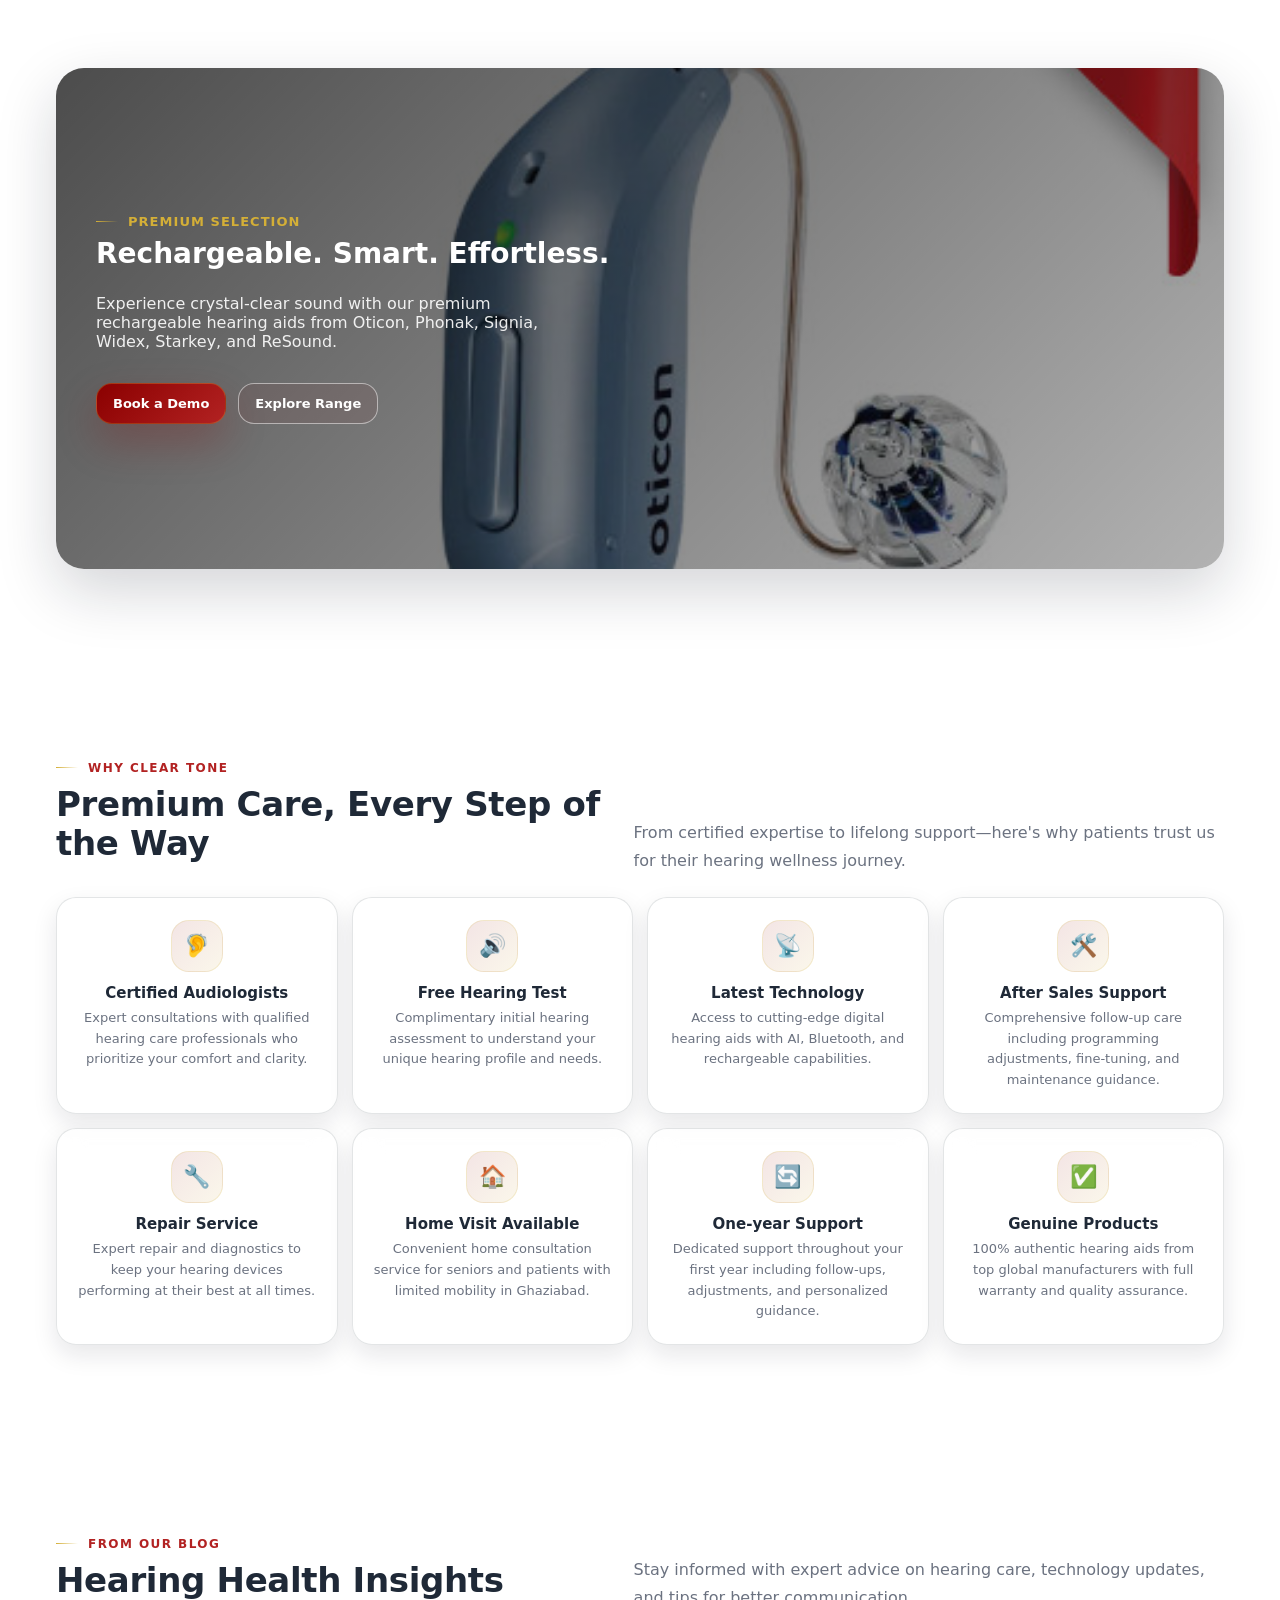
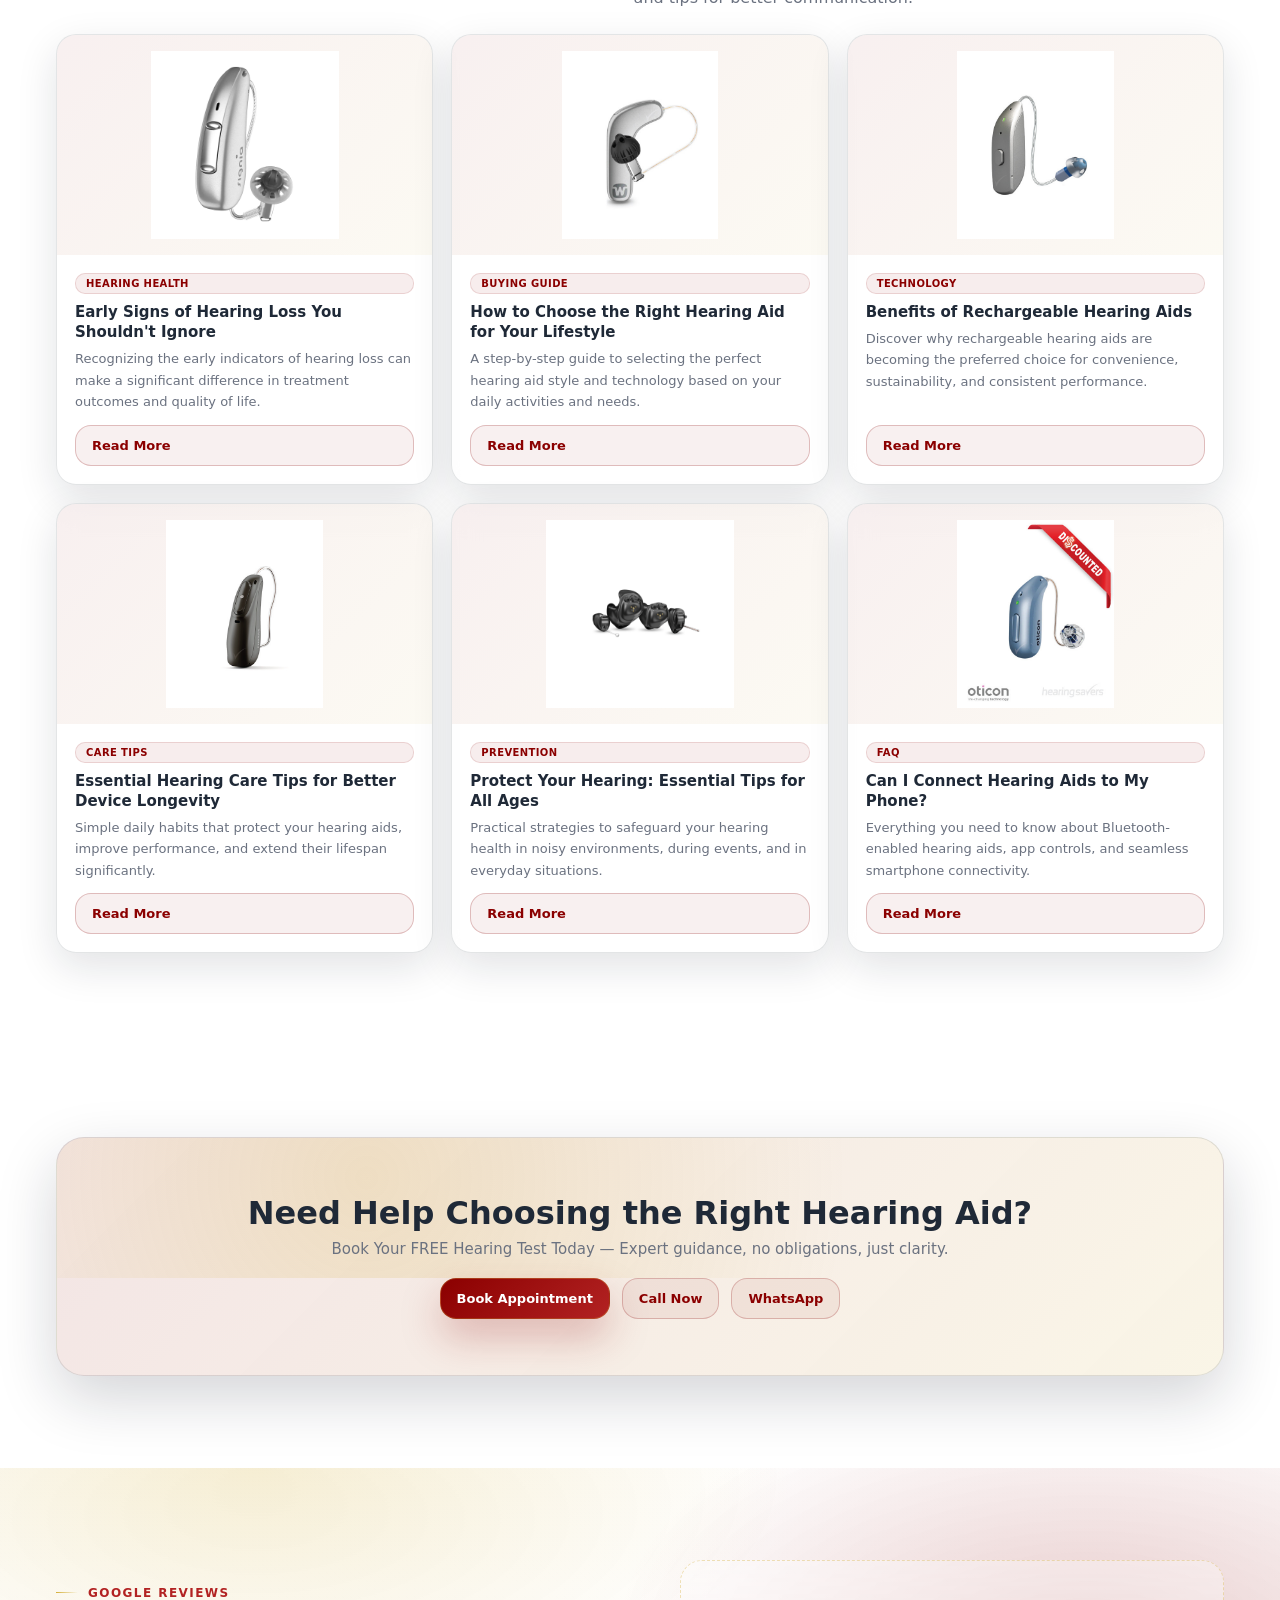
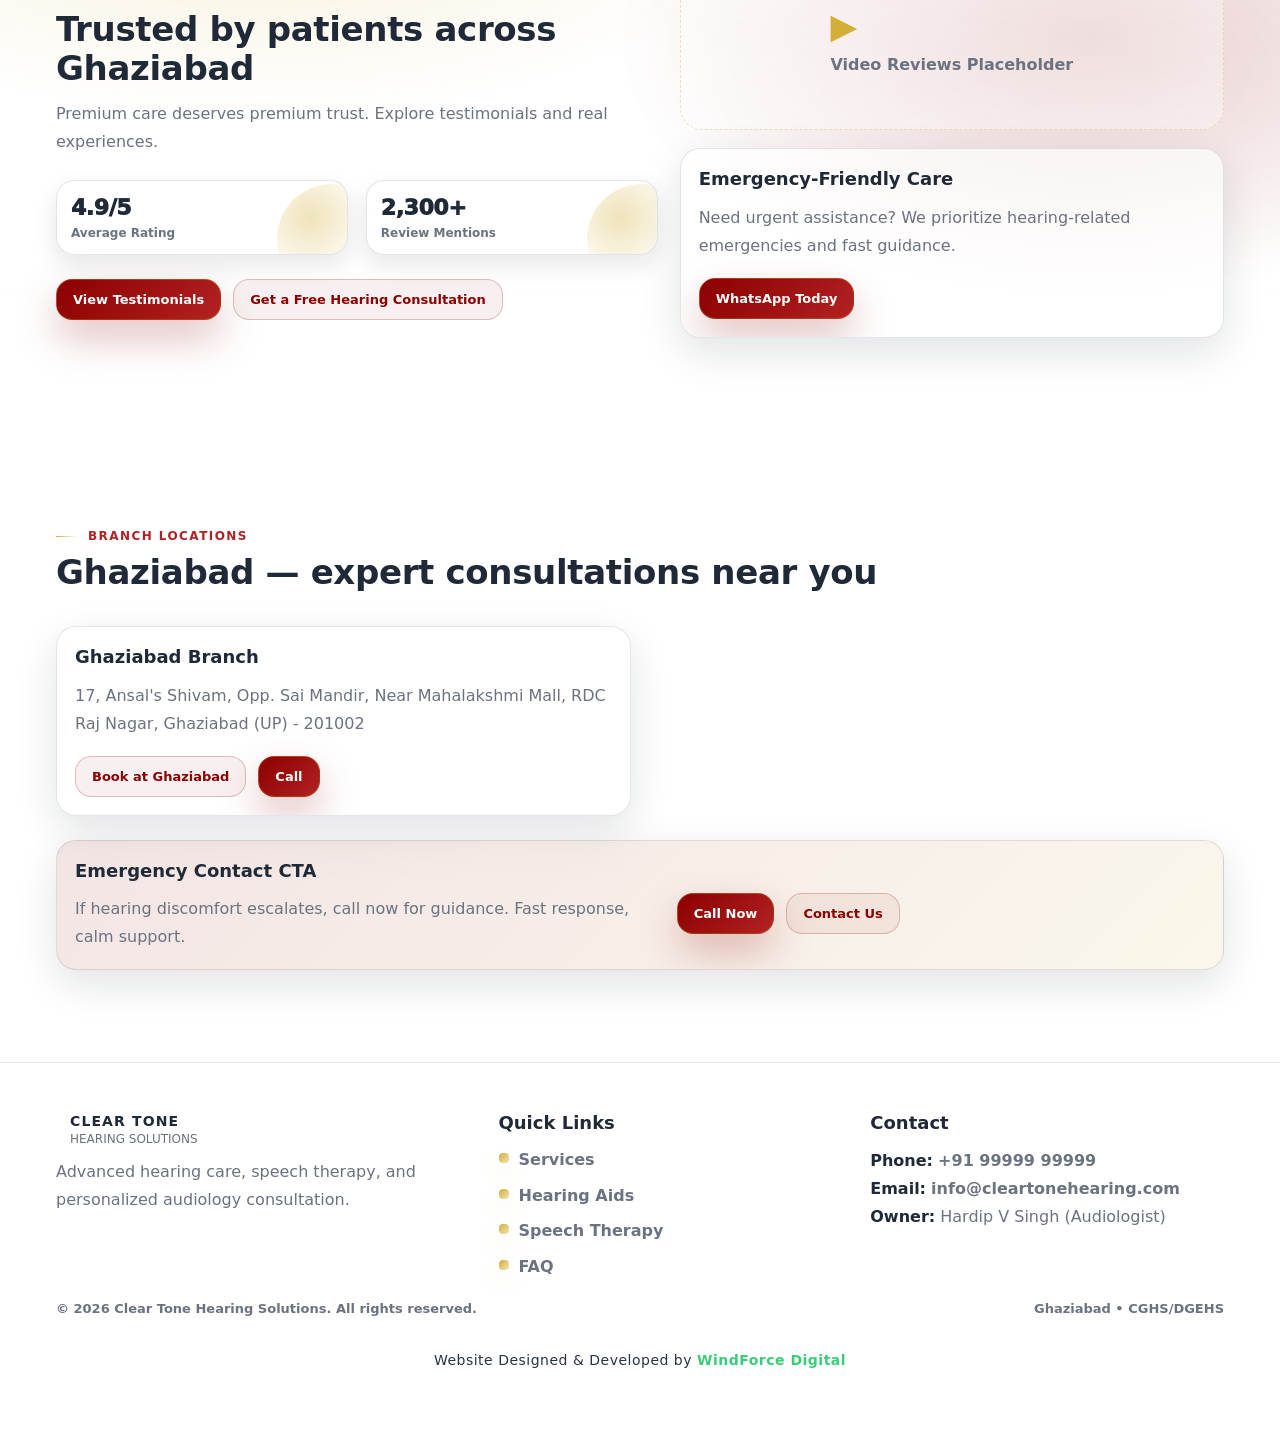
==== commit e9070906: "fix images" ====
--- a/index.html
+++ b/index.html
@@ -191,8 +191,8 @@
       <div class="container">
         <div class="section-head">
           <div>
-            <div class="kicker" data-reveal="left">Premium Brands</div>
-            <h2 class="h2" data-reveal="up">World-Class Hearing Aid Brands</h2>
+            <div class="kicker" data-reveal="left">Premium Services</div>
+            <h2 class="h2" data-reveal="up">Premium Rechargeable Hearing Aids</h2>
           </div>
           <p class="p" style="max-width:58ch" data-reveal="right">We partner with the most advanced hearing aid manufacturers to bring you technology that transforms the way you experience sound.</p>
         </div>
@@ -432,64 +432,17 @@
           <p class="p" style="max-width:58ch" data-reveal="right">Explore our most sought-after hearing aid models, each designed for specific hearing needs and lifestyle preferences.</p>
         </div>
 
-        <div class="grid-3">
-          <article class="prod-card" data-reveal="zoom">
-            <div class="prod-img">
-              <img src="images/oticon-intent.jpg" alt="Premium RIC Hearing Aid" loading="lazy" style="width:100%;height:100%;object-fit:contain;">
-              <div class="prod-badges">
-                <span class="prod-badge prod-badge--rechargeable">Rechargeable</span>
-                <span class="prod-badge prod-badge--bluetooth">Bluetooth</span>
-                <span class="prod-badge prod-badge--ai">AI</span>
-              </div>
-            </div>
-            <div class="prod-body">
-              <h3>Premium RIC Model</h3>
-              <div class="prod-tech">Receiver-in-Canal • Advanced</div>
-              <div class="prod-rating">★★★★★ <span>(4.9)</span></div>
-              <div class="prod-cta">
-                <a class="primary-btn" href="#" data-appointment="open">Book Demo</a>
-                <a class="secondary-btn" href="hearing-aids.html">Learn More</a>
-              </div>
-            </div>
-          </article>
-
-          <article class="prod-card" data-reveal="zoom">
-            <div class="prod-img">
-              <img src="images/phonak-lumity.jpg" alt="Invisible CIC Hearing Aid" loading="lazy" style="width:100%;height:100%;object-fit:contain;">
-              <div class="prod-badges">
-                <span class="prod-badge prod-badge--rechargeable">Rechargeable</span>
-                <span class="prod-badge prod-badge--bluetooth">Bluetooth</span>
-              </div>
-            </div>
-            <div class="prod-body">
-              <h3>Invisible CIC Model</h3>
-              <div class="prod-tech">Completely-in-Canal • Discreet</div>
-              <div class="prod-rating">★★★★★ <span>(4.8)</span></div>
-              <div class="prod-cta">
-                <a class="primary-btn" href="#" data-appointment="open">Book Demo</a>
-                <a class="secondary-btn" href="hearing-aids.html">Learn More</a>
-              </div>
-            </div>
-          </article>
-
-          <article class="prod-card" data-reveal="zoom">
-            <div class="prod-img">
-              <img src="images/starkey-genesis-ai.png" alt="Premium BTE Hearing Aid" loading="lazy" style="width:100%;height:100%;object-fit:contain;">
-              <div class="prod-badges">
-                <span class="prod-badge prod-badge--rechargeable">Rechargeable</span>
-                <span class="prod-badge prod-badge--ai">AI</span>
-              </div>
-            </div>
-            <div class="prod-body">
-              <h3>Premium BTE Model</h3>
-              <div class="prod-tech">Behind-the-Ear • Power Plus</div>
-              <div class="prod-rating">★★★★★ <span>(4.7)</span></div>
-              <div class="prod-cta">
-                <a class="primary-btn" href="#" data-appointment="open">Book Demo</a>
-                <a class="secondary-btn" href="hearing-aids.html">Learn More</a>
-              </div>
-            </div>
-          </article>
+        <div class="premium-banner" data-reveal="up">
+          <img src="images/oticon-intent.jpg" alt="Premium Rechargeable Hearing Aids" loading="lazy">
+          <div class="premium-banner-overlay">
+            <div class="kicker" style="color:#d4af37">Premium Selection</div>
+            <h2 style="font-size:28px; margin:8px 0">Rechargeable. Smart. Effortless.</h2>
+            <p style="max-width:500px; opacity:.9">Experience crystal-clear sound with our premium rechargeable hearing aids from Oticon, Phonak, Signia, Widex, Starkey, and ReSound.</p>
+            <div class="hero-cta" style="margin-top:16px">
+              <a class="primary-btn" href="#" data-appointment="open">Book a Demo</a>
+              <a class="secondary-btn" href="hearing-aids.html" style="color:#fff; border-color:rgba(255,255,255,.5)">Explore Range</a>
+            </div>
+          </div>
         </div>
       </div>
     </section>
@@ -563,7 +516,7 @@
 
         <div class="grid-3">
           <article class="blog-card" data-reveal="zoom">
-            <div class="blog-img"><img src="images/signia-pure-charge.jpg" alt="Hearing Health" loading="lazy" style="width:100%;height:100%;object-fit:cover;"></div>
+            <div class="blog-img"><img src="images/signia-pure-charge.jpg" alt="Hearing Health" loading="lazy" ></div>
             <div class="blog-body">
               <div class="blog-tag">Hearing Health</div>
               <h3>Early Signs of Hearing Loss You Shouldn't Ignore</h3>
@@ -573,7 +526,7 @@
           </article>
 
           <article class="blog-card" data-reveal="zoom">
-            <div class="blog-img"><img src="images/widex-smartric.jpg" alt="Buying Guide" loading="lazy" style="width:100%;height:100%;object-fit:cover;"></div>
+            <div class="blog-img"><img src="images/widex-smartric.jpg" alt="Buying Guide" loading="lazy" ></div>
             <div class="blog-body">
               <div class="blog-tag">Buying Guide</div>
               <h3>How to Choose the Right Hearing Aid for Your Lifestyle</h3>
@@ -583,7 +536,7 @@
           </article>
 
           <article class="blog-card" data-reveal="zoom">
-            <div class="blog-img"><img src="images/resound-omnia.jpg" alt="Rechargeable Hearing Aid Technology" loading="lazy" style="width:100%;height:100%;object-fit:cover;"></div>
+            <div class="blog-img"><img src="images/resound-omnia.jpg" alt="Rechargeable Hearing Aid Technology" loading="lazy" ></div>
             <div class="blog-body">
               <div class="blog-tag">Technology</div>
               <h3>Benefits of Rechargeable Hearing Aids</h3>
@@ -593,7 +546,7 @@
           </article>
 
           <article class="blog-card" data-reveal="zoom">
-            <div class="blog-img"><img src="images/phonak-lumity.jpg" alt="Hearing Care Tips" loading="lazy" style="width:100%;height:100%;object-fit:cover;"></div>
+            <div class="blog-img"><img src="images/phonak-lumity.jpg" alt="Hearing Care Tips" loading="lazy" ></div>
             <div class="blog-body">
               <div class="blog-tag">Care Tips</div>
               <h3>Essential Hearing Care Tips for Better Device Longevity</h3>
@@ -603,7 +556,7 @@
           </article>
 
           <article class="blog-card" data-reveal="zoom">
-            <div class="blog-img"><img src="images/starkey-genesis-ai.png" alt="Hearing Prevention Tips" loading="lazy" style="width:100%;height:100%;object-fit:cover;"></div>
+            <div class="blog-img"><img src="images/starkey-genesis-ai.png" alt="Hearing Prevention Tips" loading="lazy" ></div>
             <div class="blog-body">
               <div class="blog-tag">Prevention</div>
               <h3>Protect Your Hearing: Essential Tips for All Ages</h3>
@@ -613,7 +566,7 @@
           </article>
 
           <article class="blog-card" data-reveal="zoom">
-            <div class="blog-img"><img src="images/widex-smartric.jpg" alt="Connecting Hearing Aids to Phone" loading="lazy" style="width:100%;height:100%;object-fit:cover;"></div>
+            <div class="blog-img"><img src="images/oticon-intent.jpg" alt="Connecting Hearing Aids to Phone" loading="lazy" ></div>
             <div class="blog-body">
               <div class="blog-tag">FAQ</div>
               <h3>Can I Connect Hearing Aids to My Phone?</h3>
--- a/css/style.css
+++ b/css/style.css
@@ -422,7 +422,7 @@
 }
 
 .developer-credit strong{
-    color:#FFD700;
+    color:#2ecc71;
     font-weight:700;
     transition:all .3s ease;
 }
@@ -981,18 +981,28 @@
   box-shadow: var(--shadow-md);
   overflow: hidden;
   transition: transform .3s ease, border-color .3s ease;
+  display: flex;
+  flex-direction: column;
 }
 .blog-card:hover {
   transform: translateY(-5px);
   border-color: rgba(212,175,55,.28);
 }
 .blog-card .blog-img {
-  height: 160px;
-  background: linear-gradient(135deg, rgba(139,0,0,.08), rgba(212,175,55,.08));
-  display: grid;
-  place-items: center;
+  height: 220px;
+  background: linear-gradient(135deg, rgba(139,0,0,.06), rgba(212,175,55,.06));
+  display: flex;
+  align-items: center;
+  justify-content: center;
   position: relative;
   overflow: hidden;
+  flex-shrink: 0;
+  padding: 16px;
+}
+.blog-card .blog-img img {
+  width: 100%;
+  height: 100%;
+  object-fit: contain;
 }
 .blog-card .blog-img span {
   font-size: 32px;
@@ -1000,6 +1010,9 @@
 }
 .blog-card .blog-body {
   padding: 18px;
+  flex: 1;
+  display: flex;
+  flex-direction: column;
 }
 .blog-card .blog-body .blog-tag {
   display: inline-block;
@@ -1025,6 +1038,9 @@
   line-height: 1.65;
   margin: 0 0 12px;
 }
+.blog-card .blog-body .secondary-btn {
+  margin-top: auto;
+}
 
 /* =============================================
    CONTACT CTA BANNER
@@ -1225,6 +1241,43 @@
 .mt24{margin-top:24px}
 .mt30{margin-top:30px}
 
+.premium-banner {
+  position: relative;
+  border-radius: var(--radius-xl);
+  overflow: hidden;
+  box-shadow: var(--shadow-lg);
+  aspect-ratio: 21/9;
+  background: var(--card);
+}
+.premium-banner img {
+  width: 100%;
+  height: 100%;
+  object-fit: cover;
+  display: block;
+}
+.premium-banner-overlay {
+  position: absolute;
+  inset: 0;
+  background: linear-gradient(135deg, rgba(0,0,0,.70), rgba(0,0,0,.30));
+  display: flex;
+  flex-direction: column;
+  justify-content: center;
+  padding: 40px;
+  color: #fff;
+}
+.premium-banner-overlay .kicker {
+  color: var(--accent);
+  font-weight: 800;
+  font-size: 13px;
+  letter-spacing: .08em;
+  text-transform: uppercase;
+}
+@media (max-width: 600px) {
+  .premium-banner { aspect-ratio: 4/3; }
+  .premium-banner-overlay { padding: 20px; }
+  .premium-banner-overlay h2 { font-size: 20px !important; }
+}
+
 .hide-sm{display:none}
 @media(min-width: 720px){.hide-sm{display:block}}
 
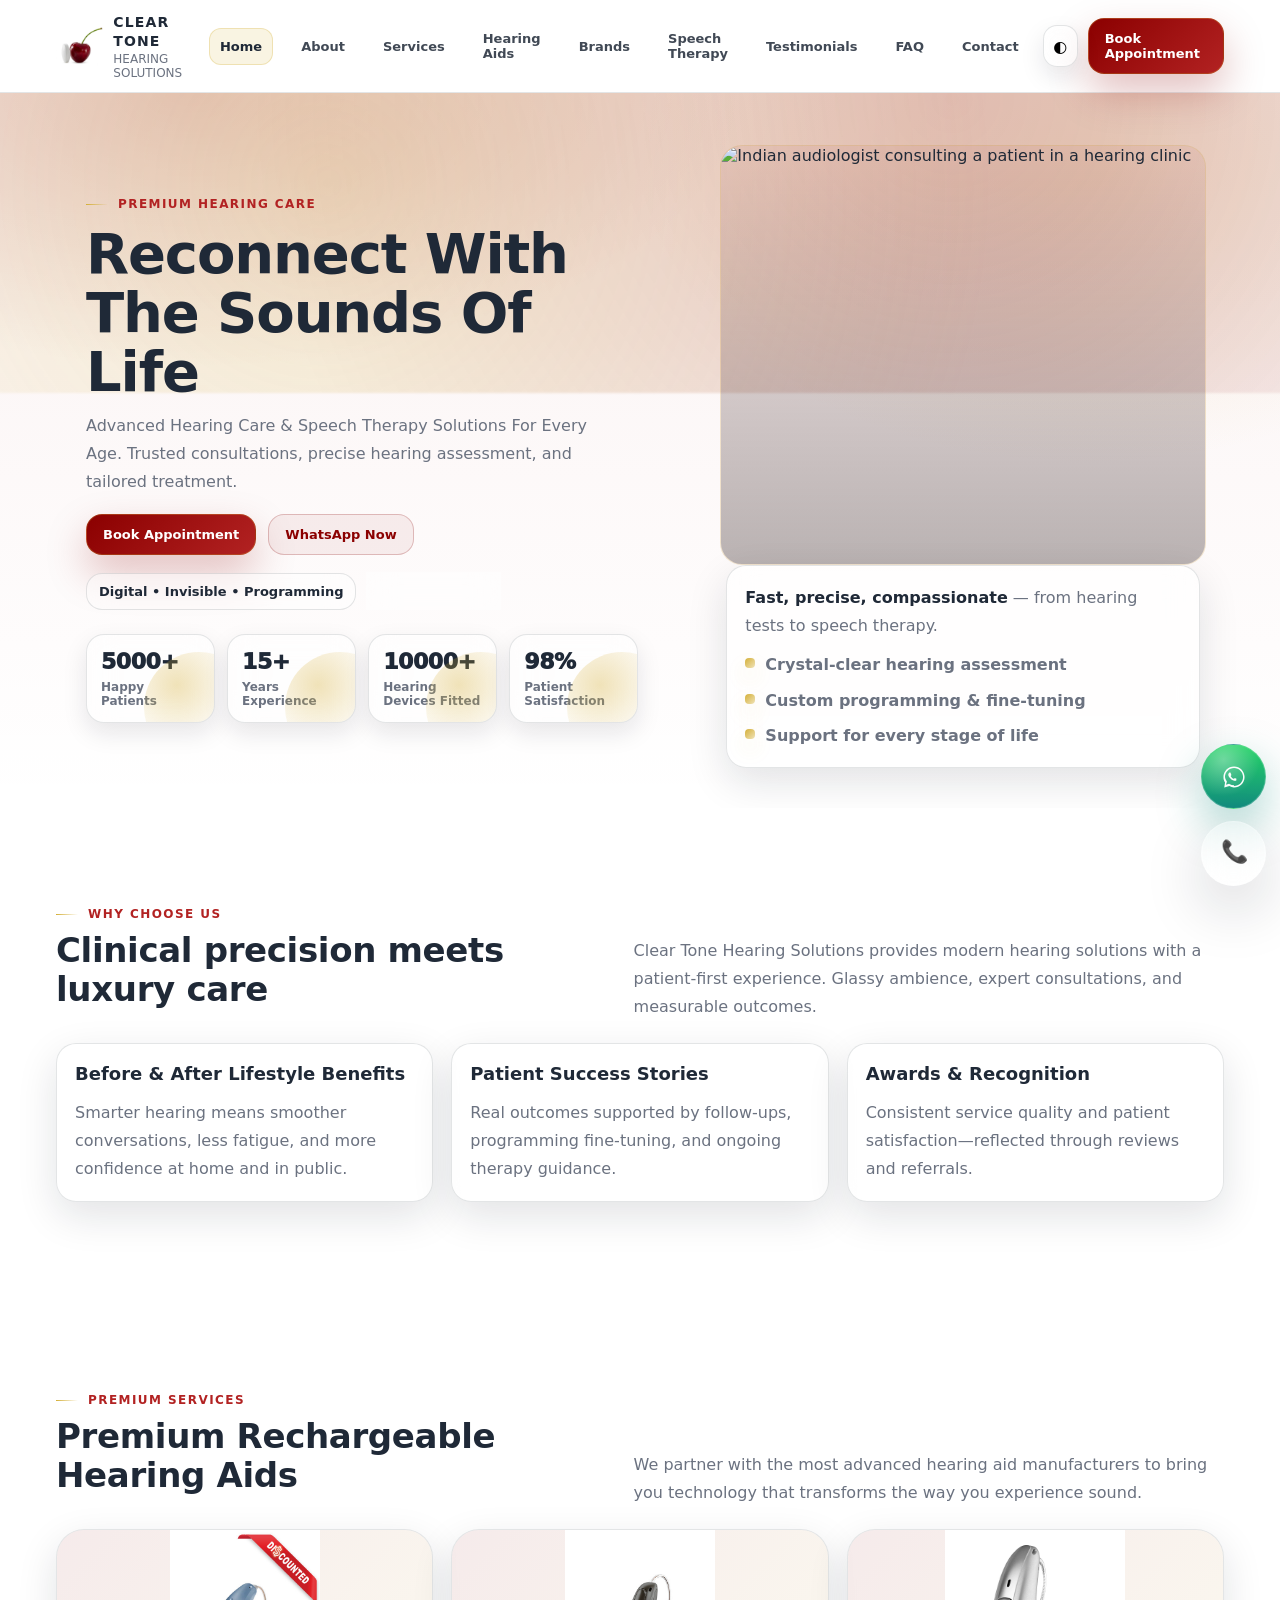
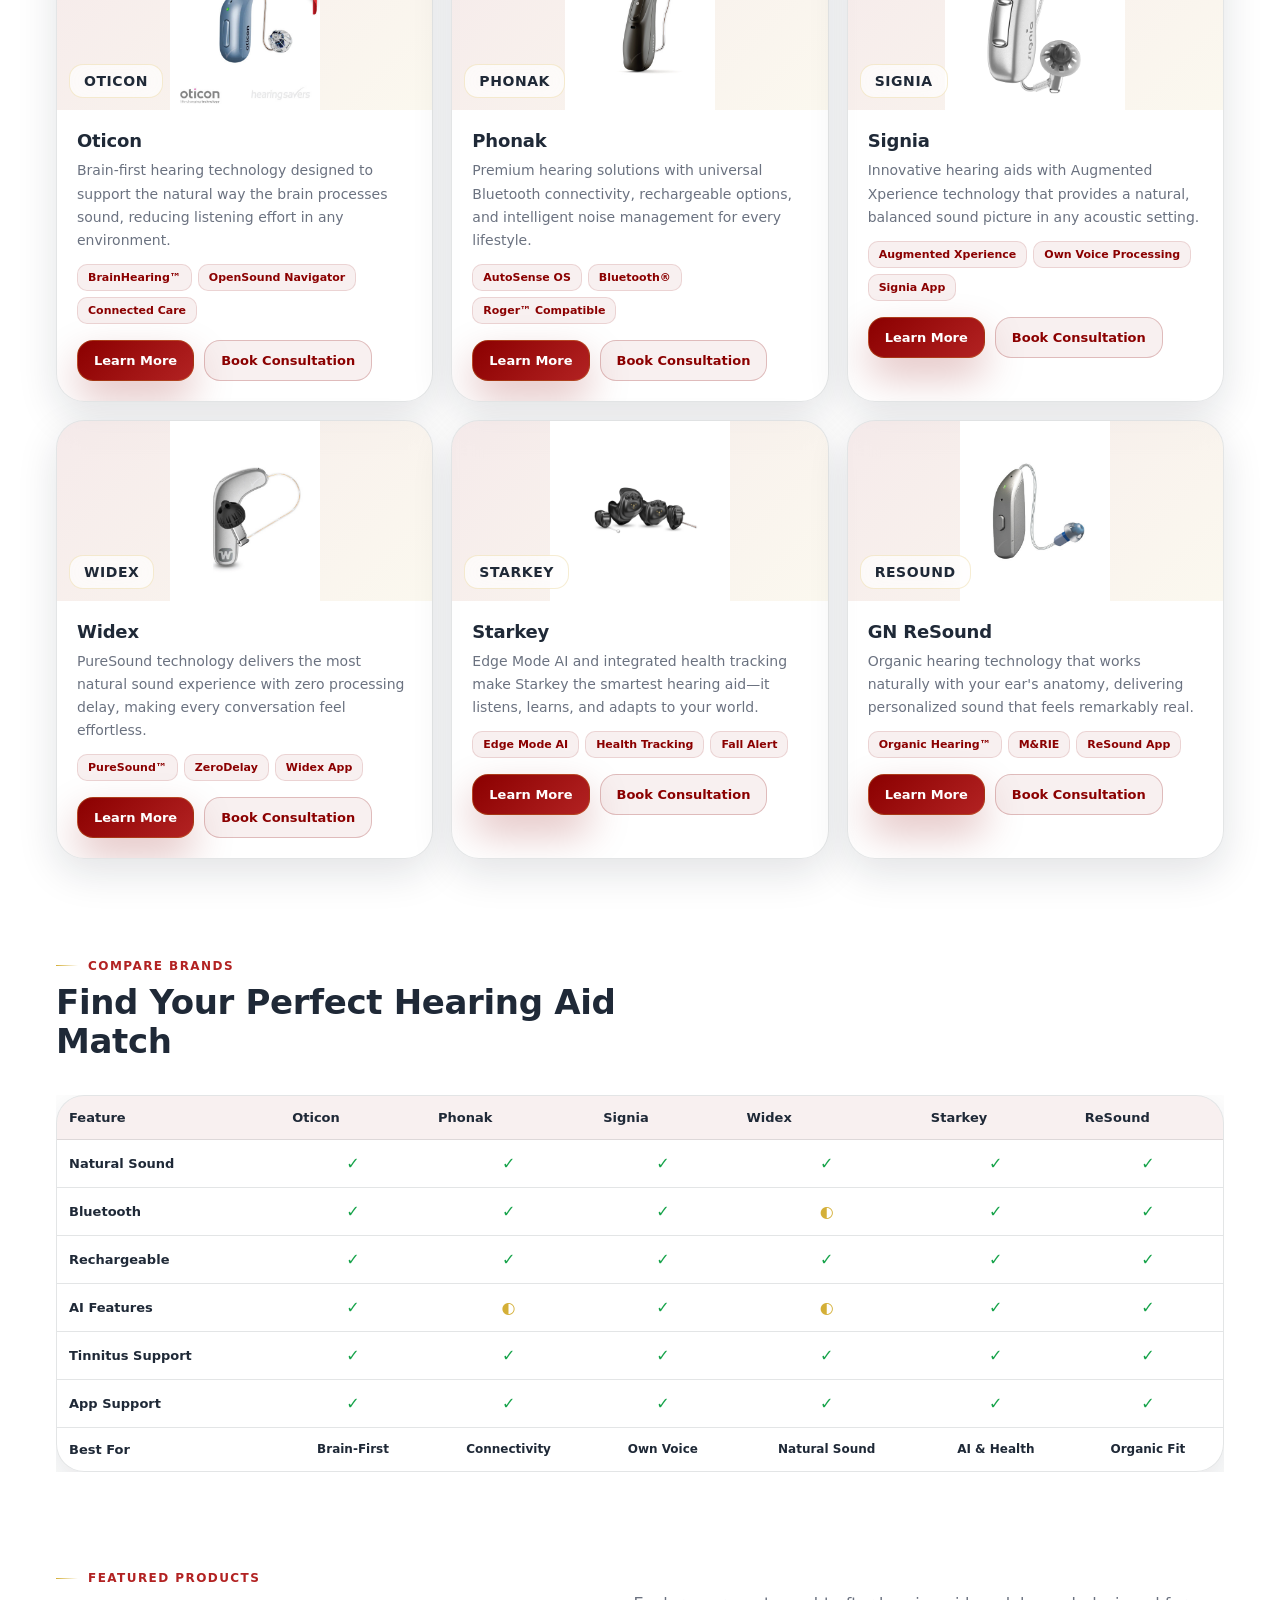
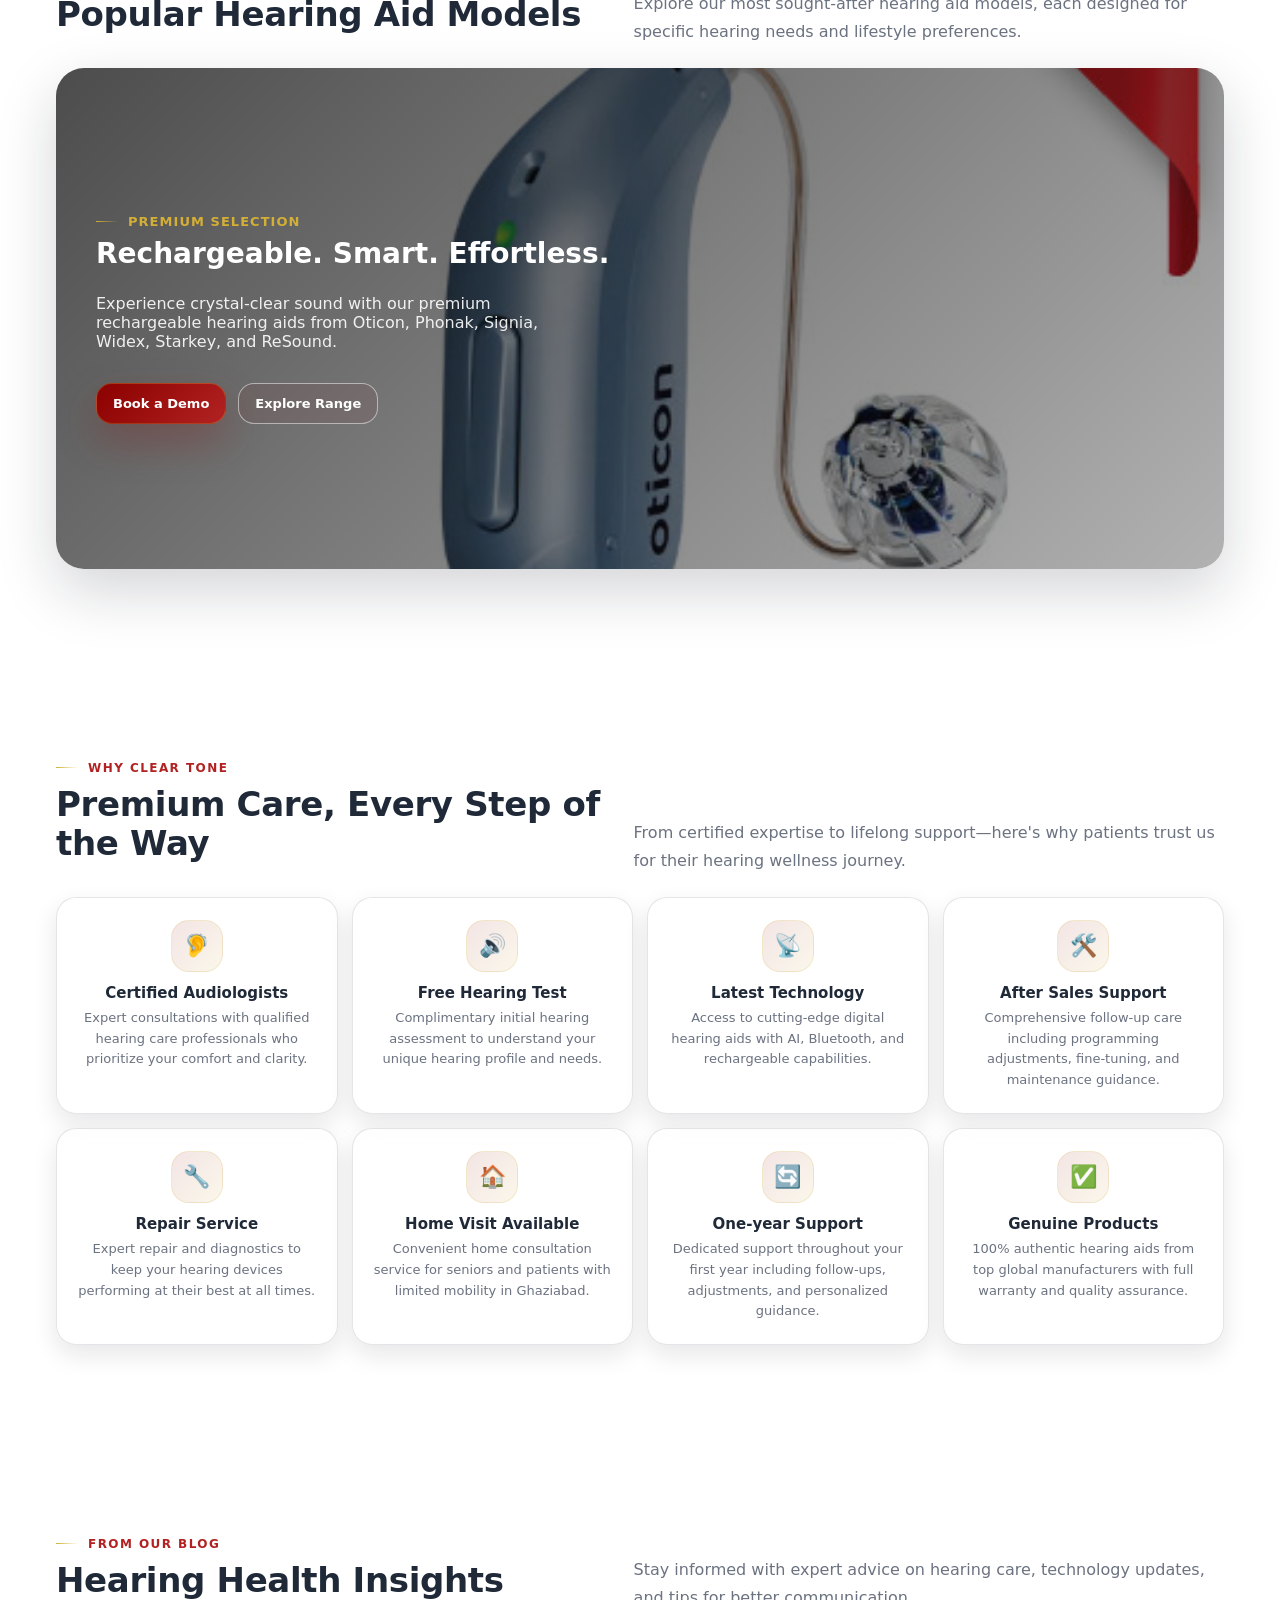
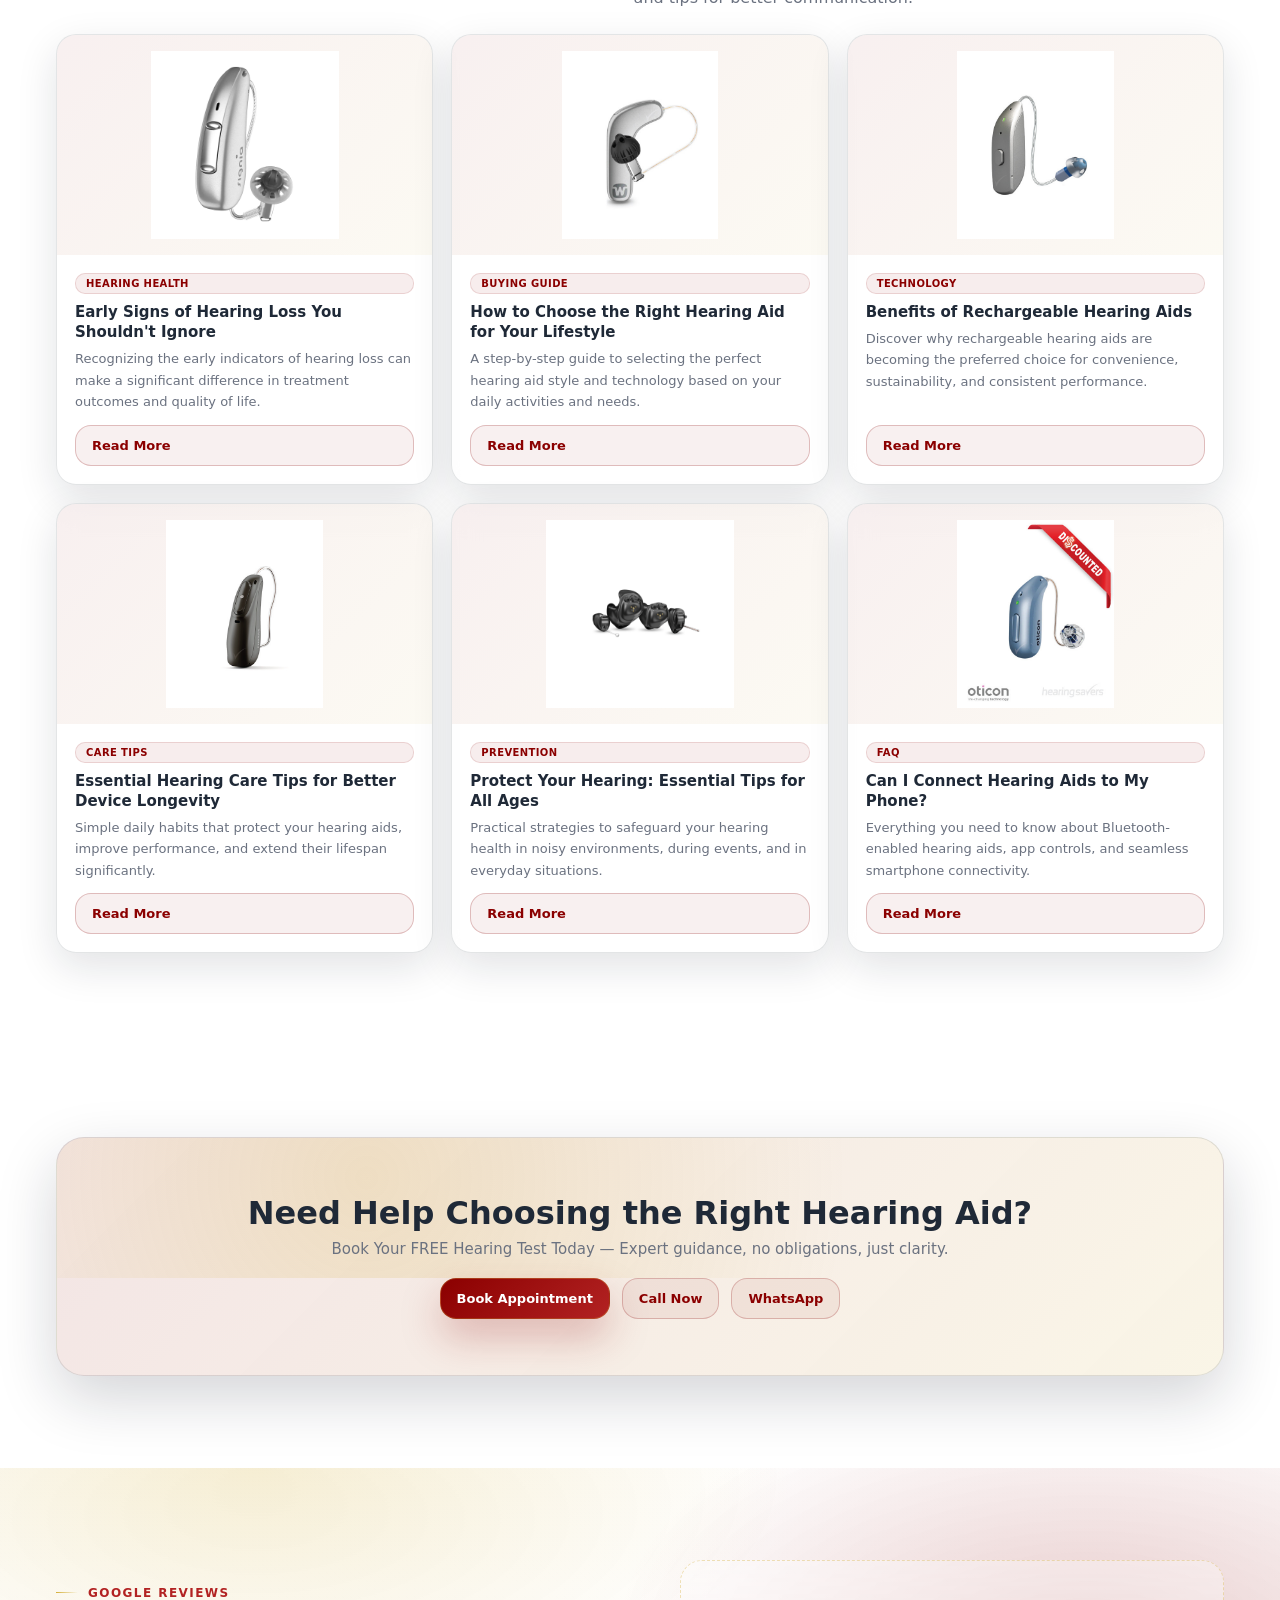
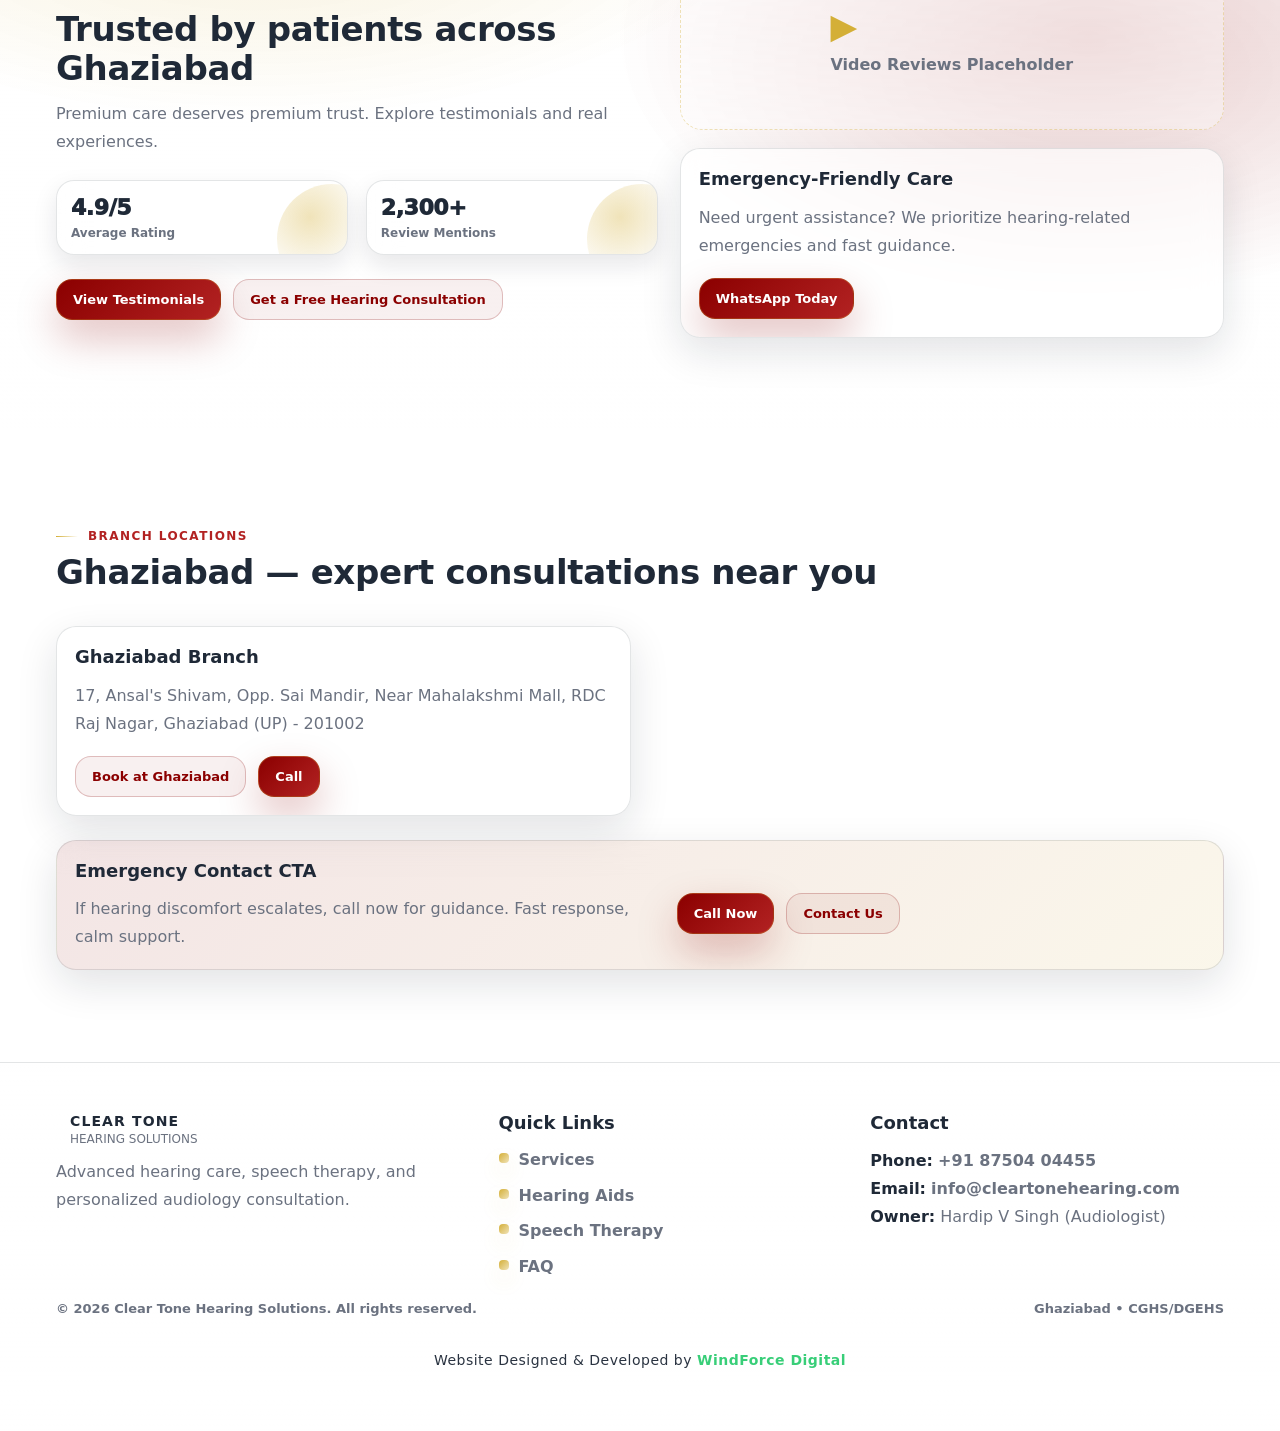
==== commit 2453e60f: "fix image" ====
--- a/index.html
+++ b/index.html
@@ -85,7 +85,7 @@
         <div class="card card-inner" style="margin-top:6px">
           <p class="p" style="margin:0">
             <strong style="color:var(--text)">Call:</strong>
-            <a href="tel:+919999999999">+91 99999 99999</a>
+            <a href="tel:+918750404455">+91 87504 04455</a>
           </p>
           <p class="p mt12" style="margin:0">
             <strong style="color:var(--text)">WhatsApp:</strong>
@@ -586,7 +586,7 @@
           <p>Book Your FREE Hearing Test Today — Expert guidance, no obligations, just clarity.</p>
           <div class="cta-banner-btns">
             <a class="primary-btn" href="#" data-appointment="open">Book Appointment</a>
-            <a class="secondary-btn" href="tel:+919999999999">Call Now</a>
+            <a class="secondary-btn" href="tel:+918750404455">Call Now</a>
             <a class="secondary-btn" href="https://wa.me/918750404455" target="_blank" rel="noopener">WhatsApp</a>
           </div>
         </div>
@@ -651,7 +651,7 @@
               <p class="p mt12">17, Ansal's Shivam, Opp. Sai Mandir, Near Mahalakshmi Mall, RDC Raj Nagar, Ghaziabad (UP) - 201002</p>
               <div class="hero-cta mt18">
                 <a class="secondary-btn" href="#" data-appointment="open">Book at Ghaziabad</a>
-                <a class="primary-btn" href="tel:+919999999999">Call</a>
+                <a class="primary-btn" href="tel:+918750404455">Call</a>
               </div>
             </div>
           </article>
@@ -664,7 +664,7 @@
               <p class="p mt12">If hearing discomfort escalates, call now for guidance. Fast response, calm support.</p>
             </div>
             <div class="hero-cta">
-              <a class="primary-btn" href="tel:+919999999999">Call Now</a>
+              <a class="primary-btn" href="tel:+918750404455">Call Now</a>
               <a class="secondary-btn" href="contact.html">Contact Us</a>
             </div>
           </div>
@@ -700,7 +700,7 @@
 
         <div>
           <h3 class="h3">Contact</h3>
-          <p class="p mt12"><strong style="color:var(--text)">Phone:</strong> <a href="tel:+919999999999">+91 99999 99999</a></p>
+          <p class="p mt12"><strong style="color:var(--text)">Phone:</strong> <a href="tel:+918750404455">+91 87504 04455</a></p>
           <p class="p"><strong style="color:var(--text)">Email:</strong> <a href="mailto:info@cleartonehearing.com">info@cleartonehearing.com</a></p>
           <p class="p"><strong style="color:var(--text)">Owner:</strong> Hardip V Singh (Audiologist)</p>
         </div>
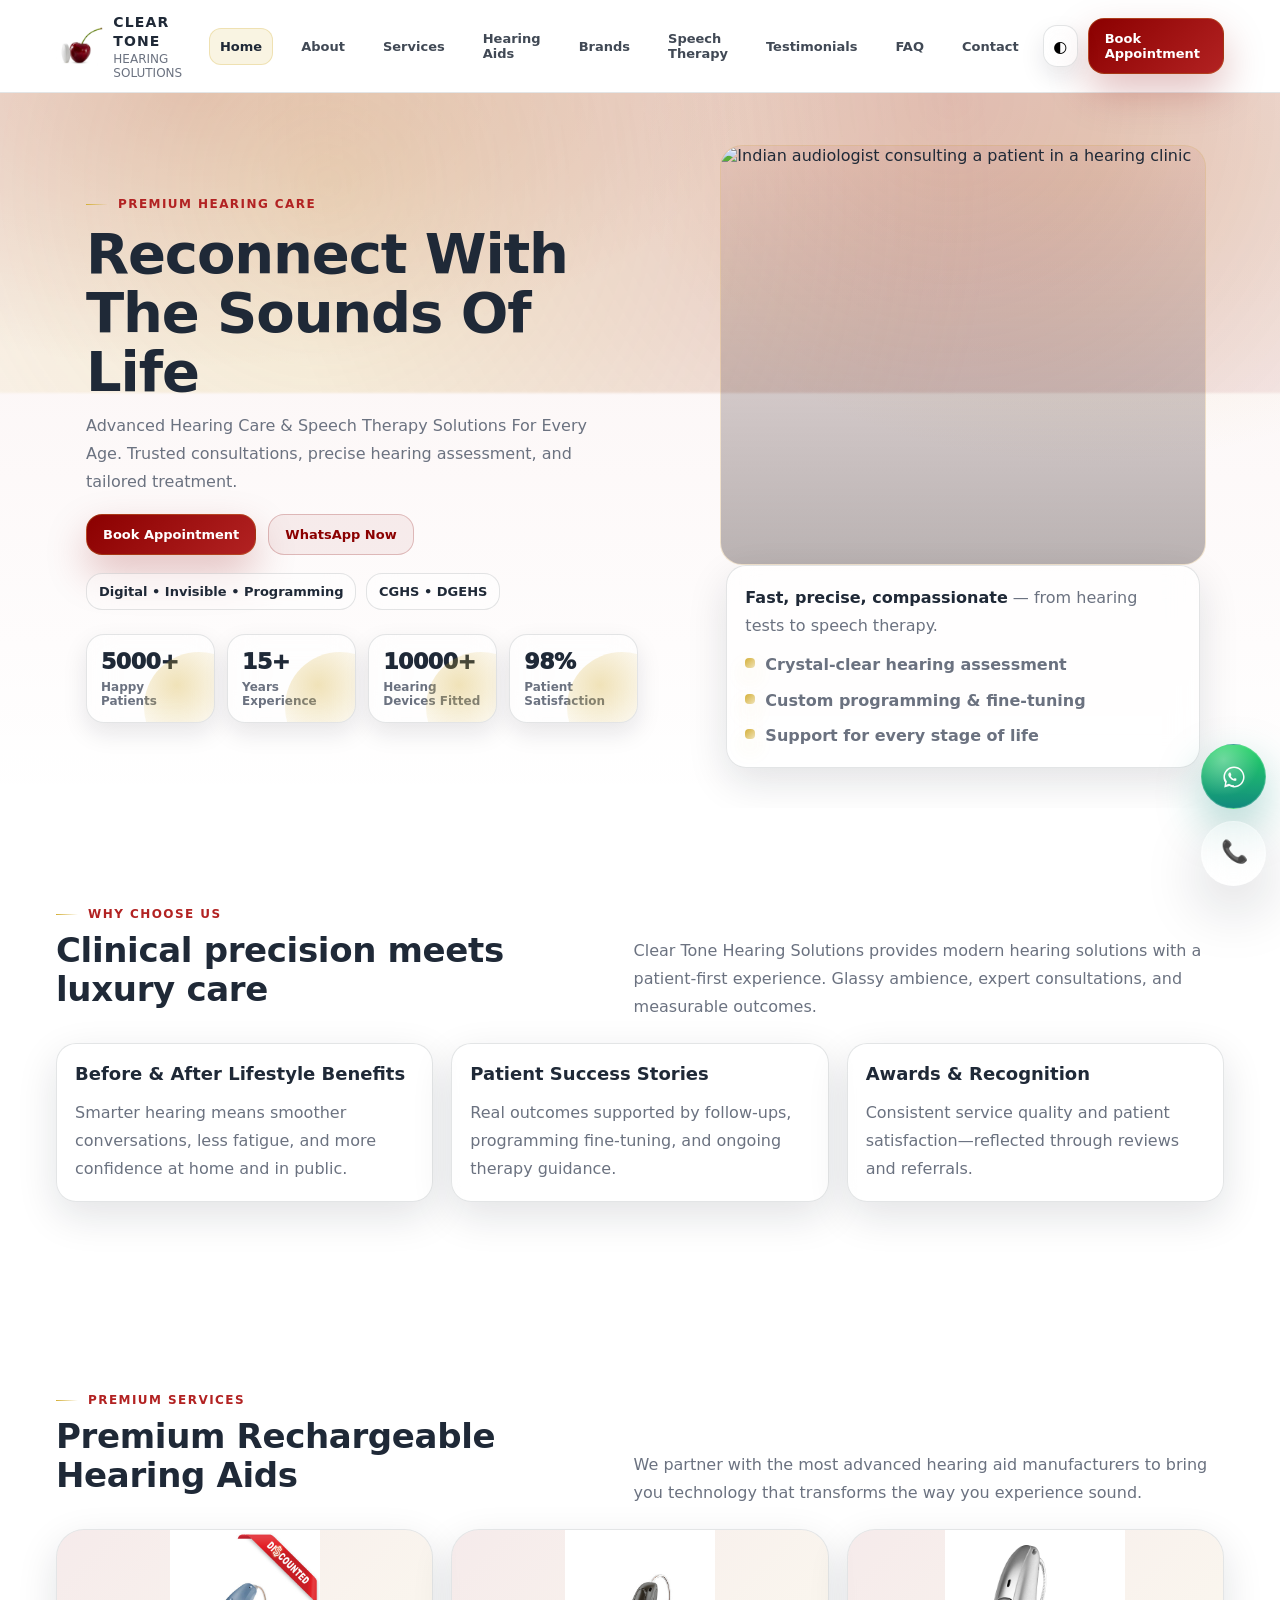
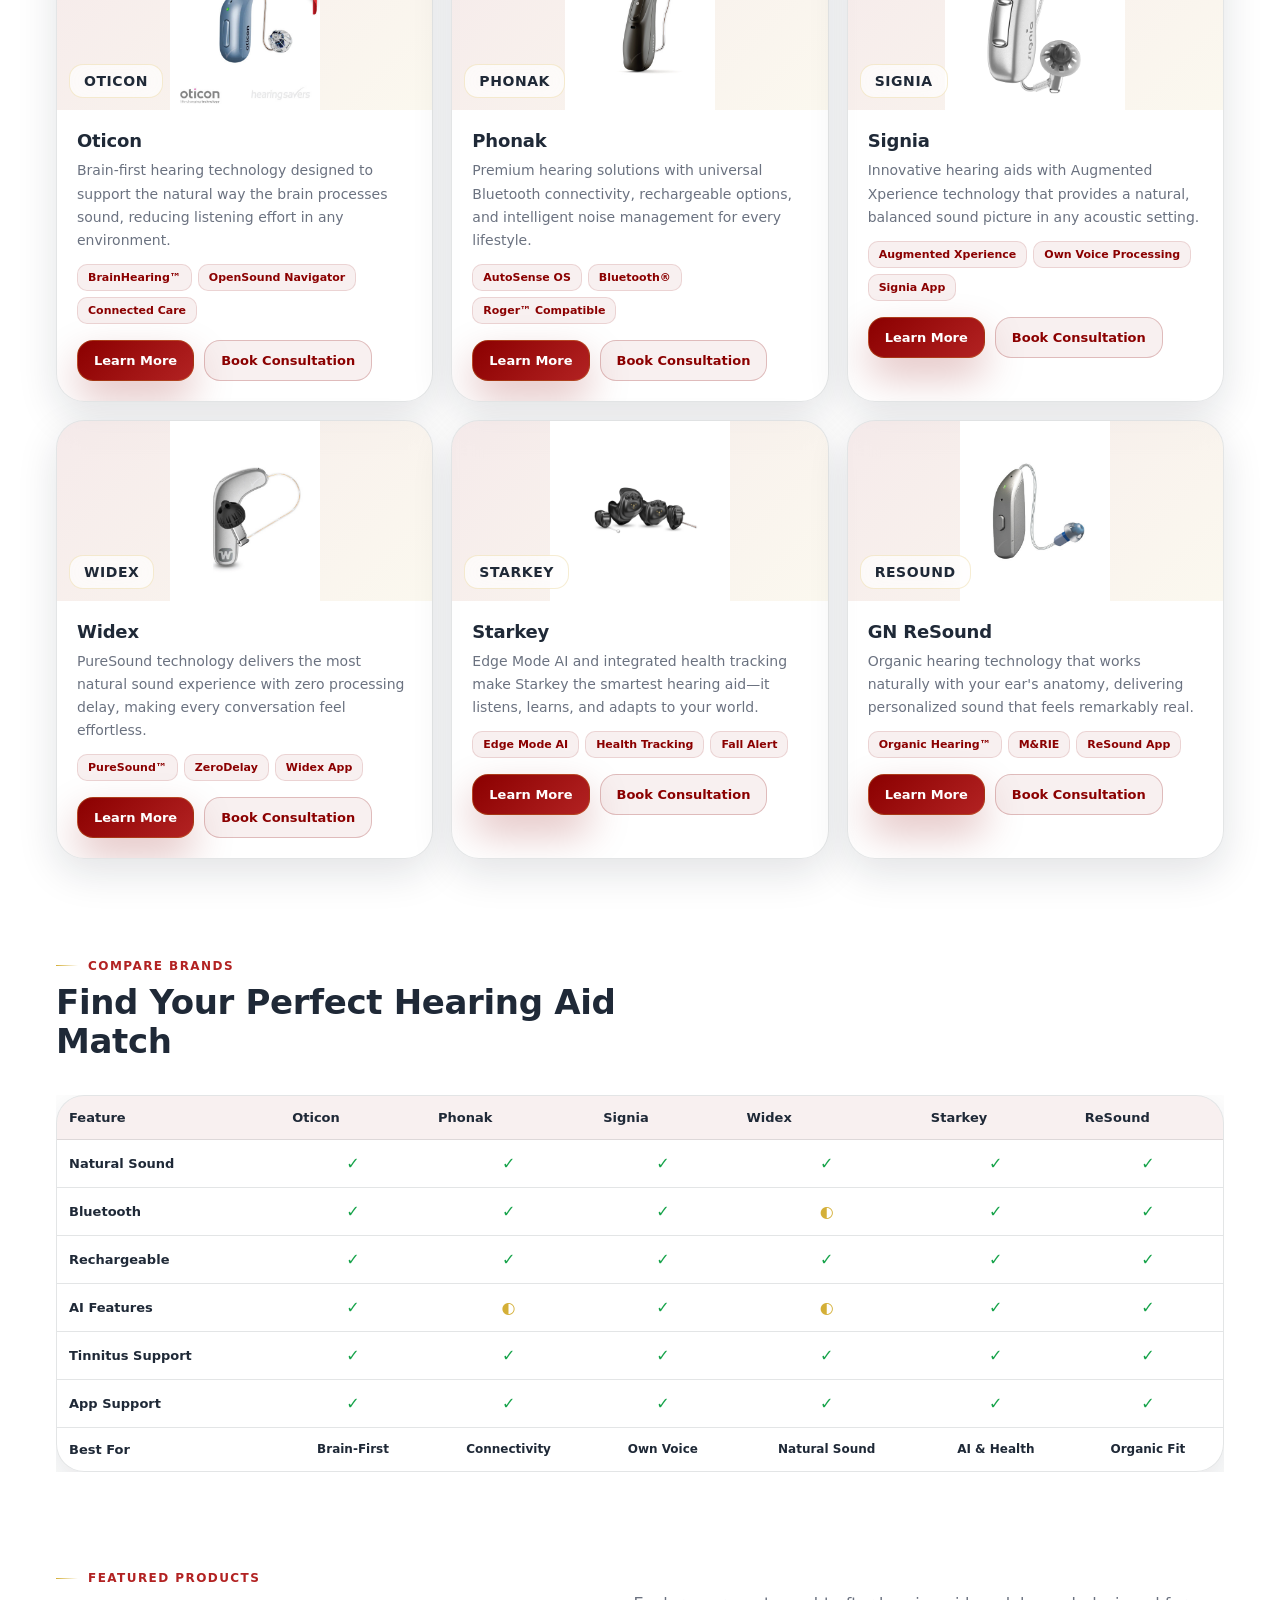
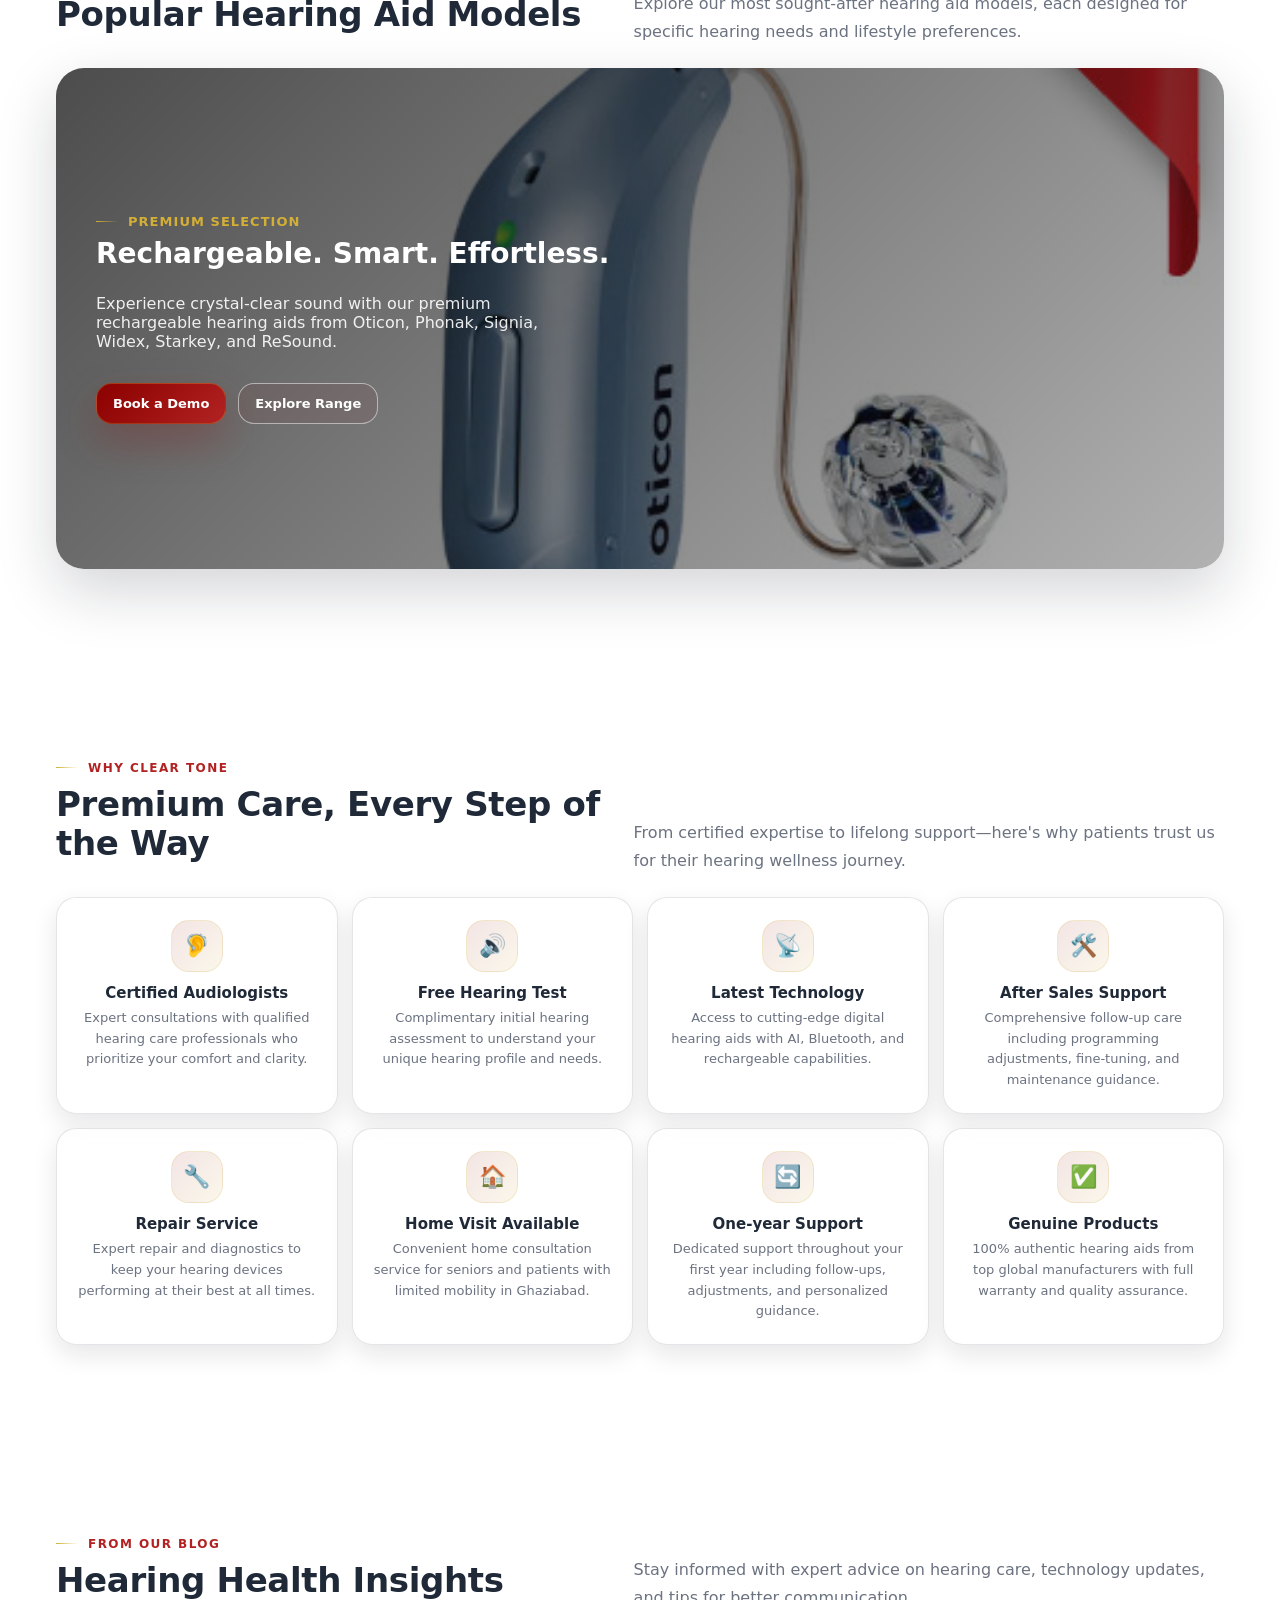
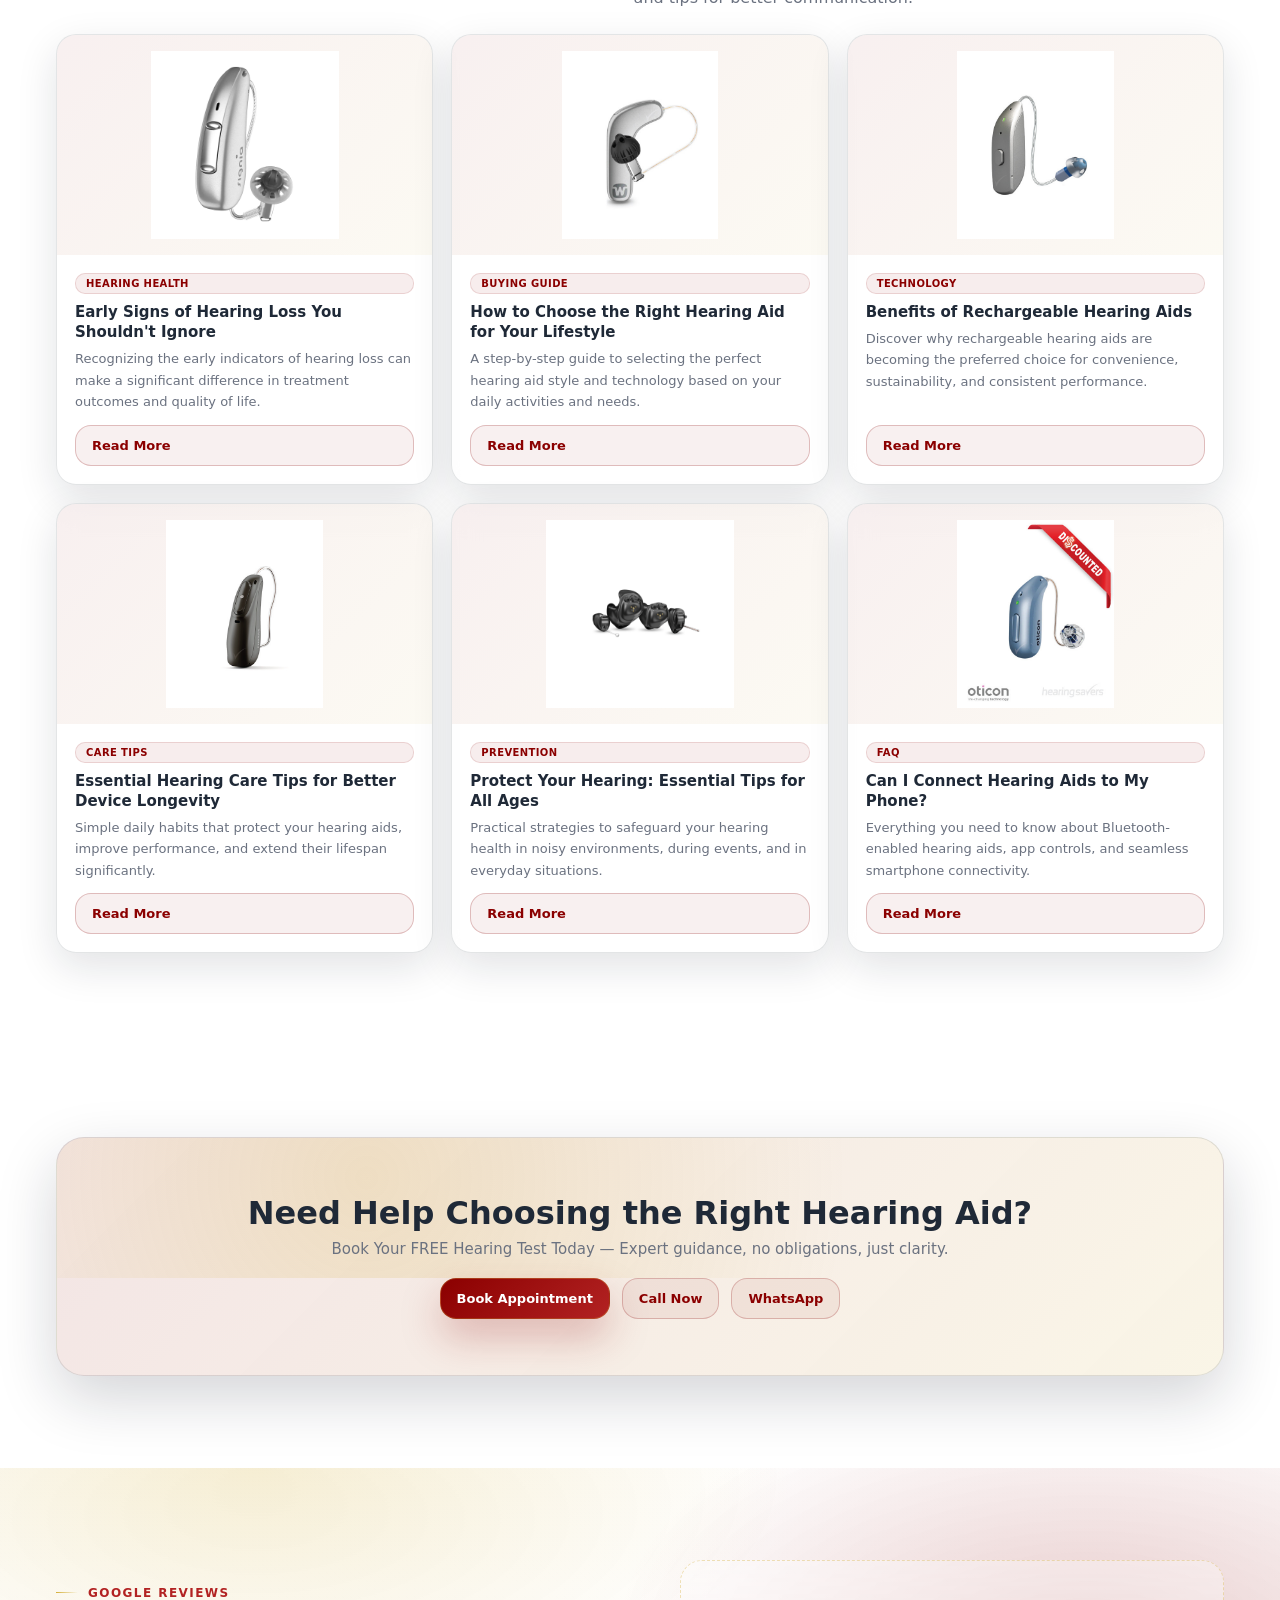
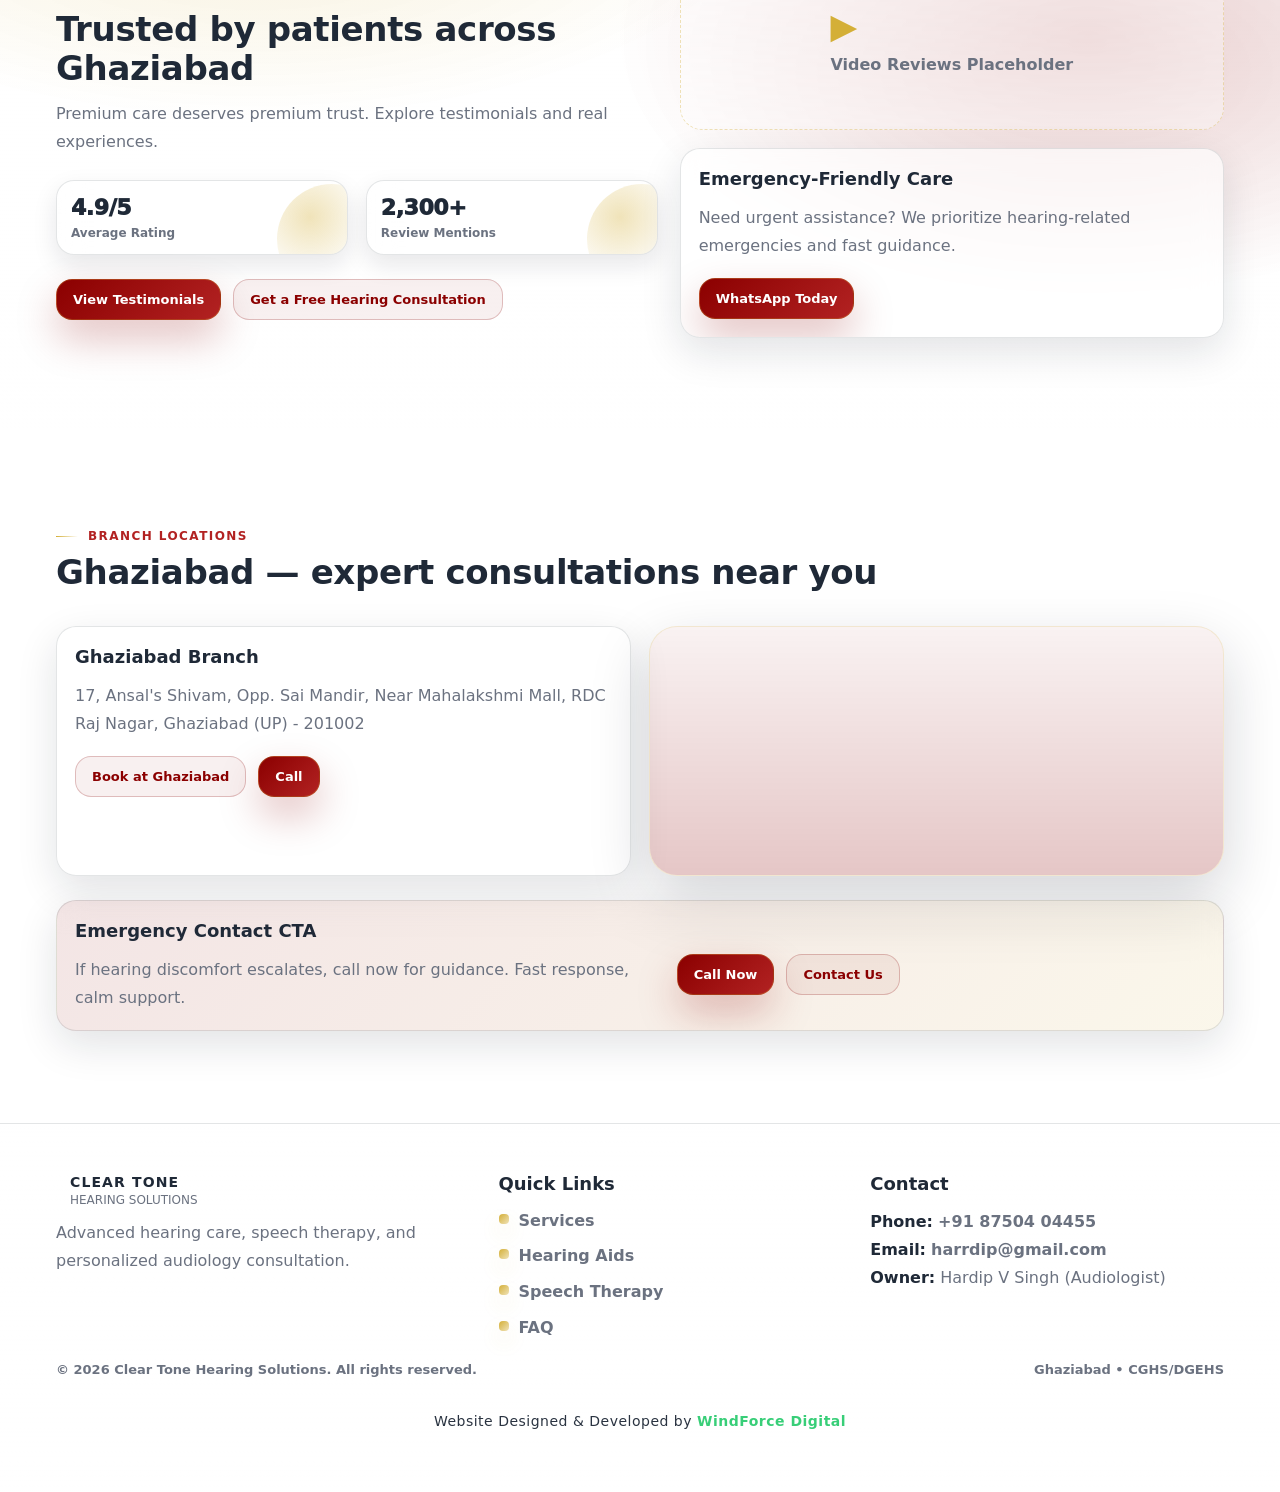
==== commit b681d334: "add sitemap" ====
--- a/index.html
+++ b/index.html
@@ -6,6 +6,7 @@
   <title>Clear Tone Hearing Solutions | Reconnect With The Sounds Of Life</title>
   <meta name="description" content="Advanced digital hearing care & speech therapy for every age. Book appointments in Ghaziabad." />
   <meta name="theme-color" content="#8B0000" />
+  <link rel="icon" href="image/clear logo.jpeg" type="image/jpeg" />
   <meta property="og:title" content="Clear Tone Hearing Solutions" />
   <meta property="og:description" content="Advanced Hearing Care & Speech Therapy Solutions For Every Age." />
 
@@ -655,6 +656,14 @@
               </div>
             </div>
           </article>
+          <div class="media-card" style="min-height:250px" data-reveal="zoom">
+            <iframe
+              title="Ghaziabad branch location map"
+              style="width:100%; height:100%; border:0; border-radius:var(--radius-lg);"
+              loading="lazy"
+              src="https://www.google.com/maps?q=RDC%20Raj%20Nagar%20Ghaziabad&output=embed">
+            </iframe>
+          </div>
         </div>
 
         <div class="card card-inner mt24" data-reveal="up" style="background: linear-gradient(135deg, rgba(139,0,0,.10), rgba(212,175,55,.10));">
@@ -701,7 +710,7 @@
         <div>
           <h3 class="h3">Contact</h3>
           <p class="p mt12"><strong style="color:var(--text)">Phone:</strong> <a href="tel:+918750404455">+91 87504 04455</a></p>
-          <p class="p"><strong style="color:var(--text)">Email:</strong> <a href="mailto:info@cleartonehearing.com">info@cleartonehearing.com</a></p>
+          <p class="p"><strong style="color:var(--text)">Email:</strong> <a href="mailto:harrdip@gmail.com">harrdip@gmail.com</a></p>
           <p class="p"><strong style="color:var(--text)">Owner:</strong> Hardip V Singh (Audiologist)</p>
         </div>
       </div>
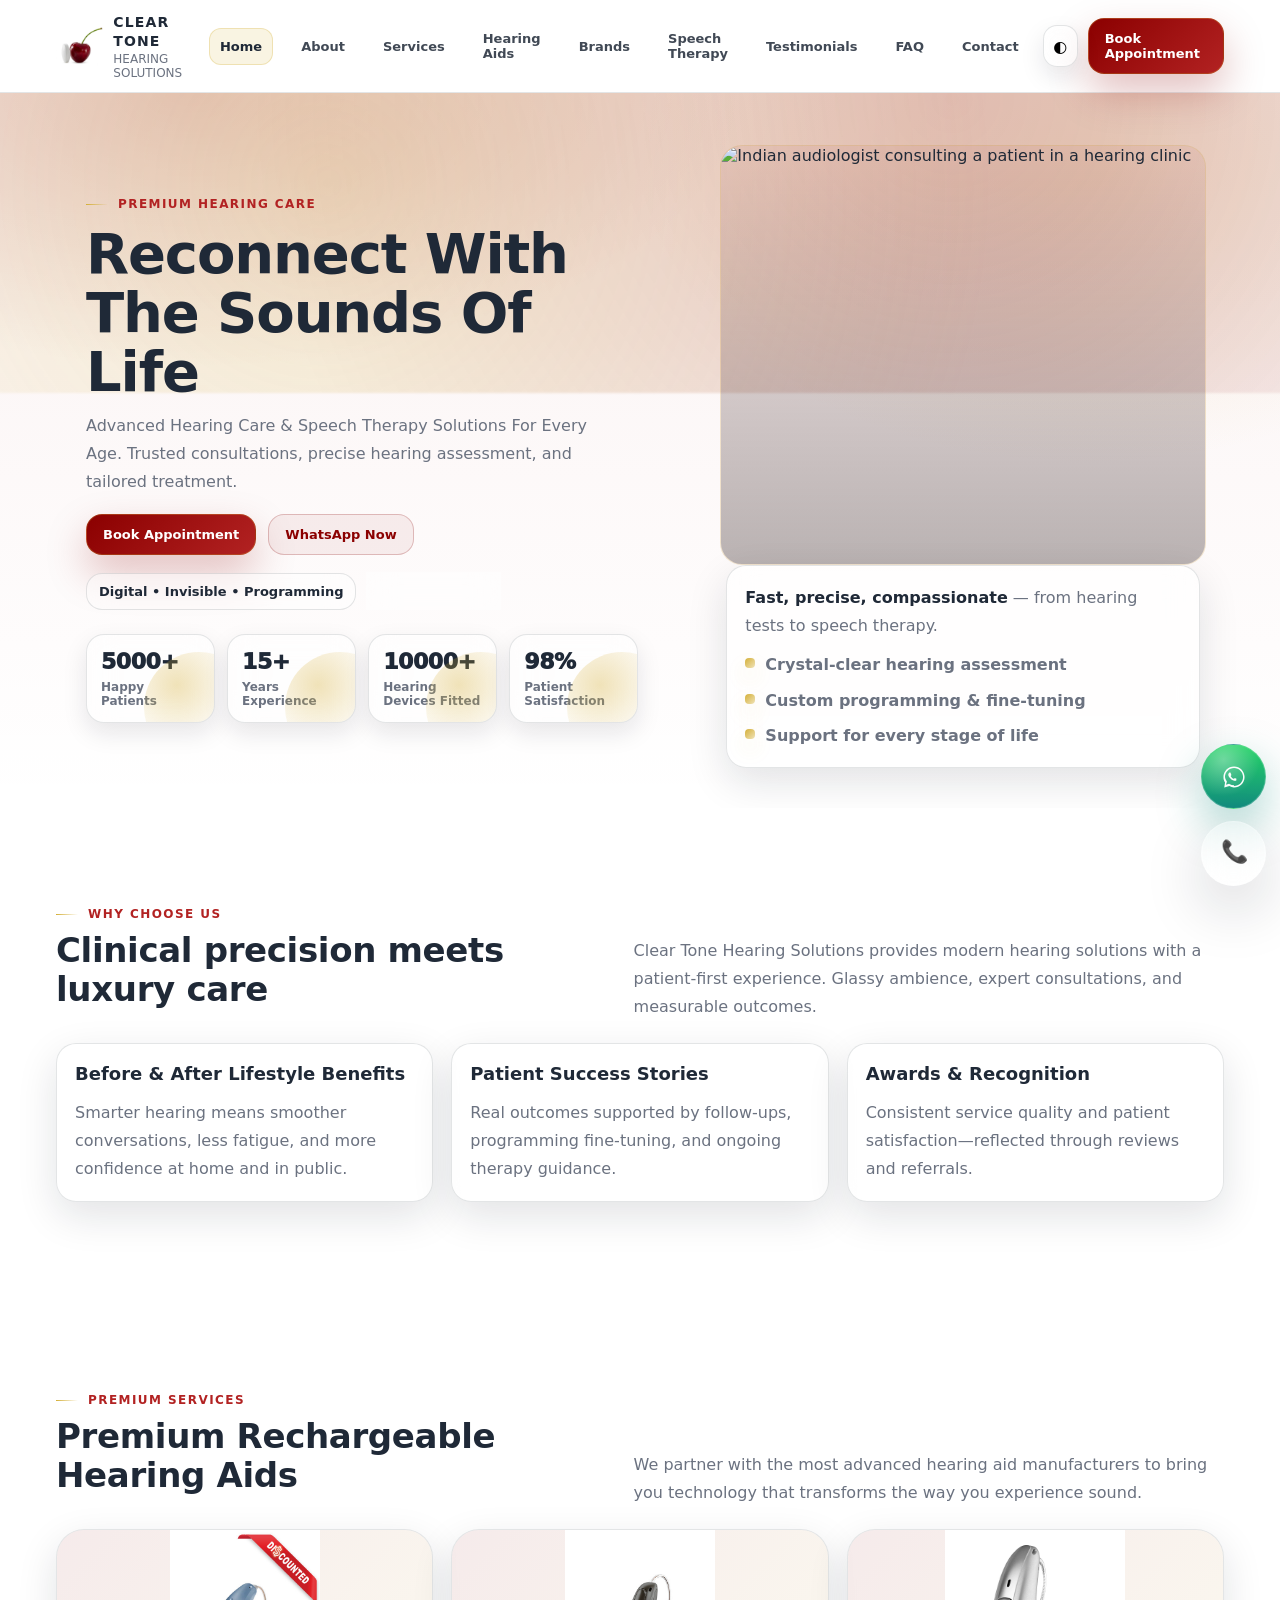
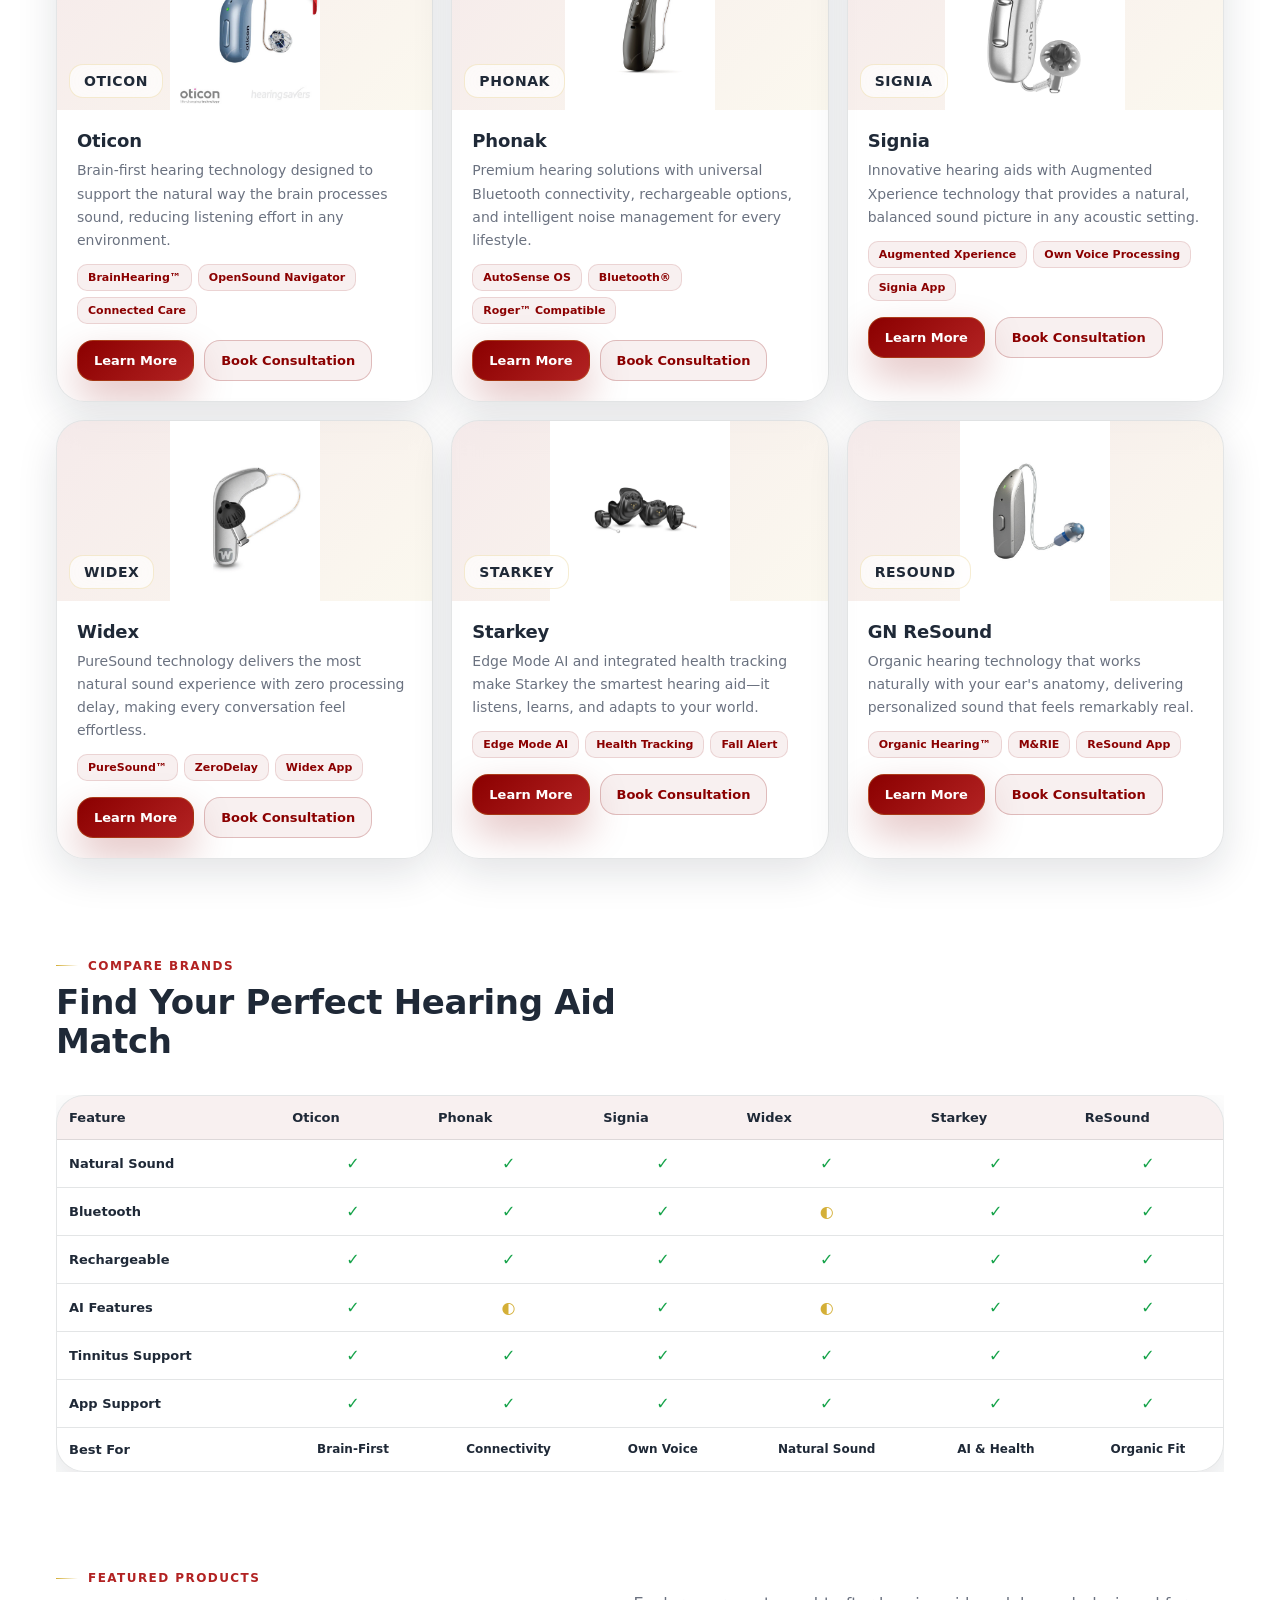
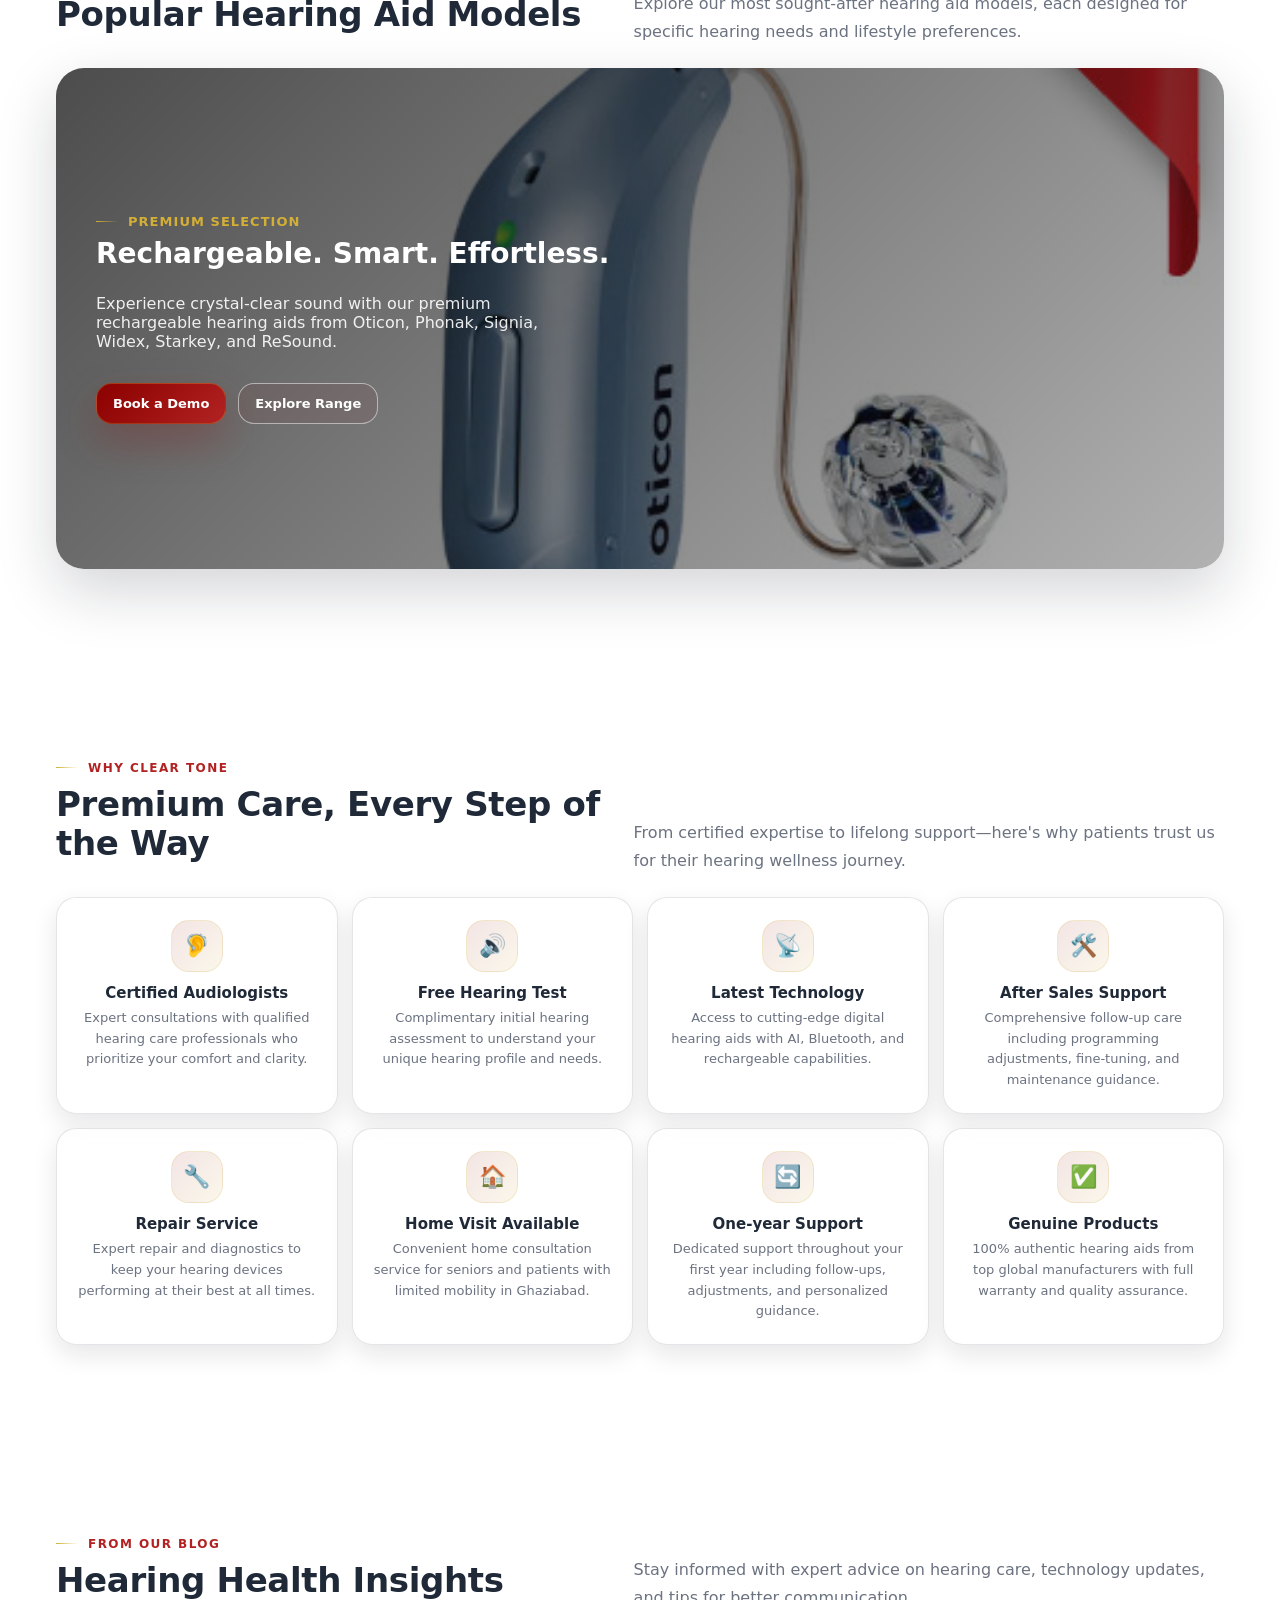
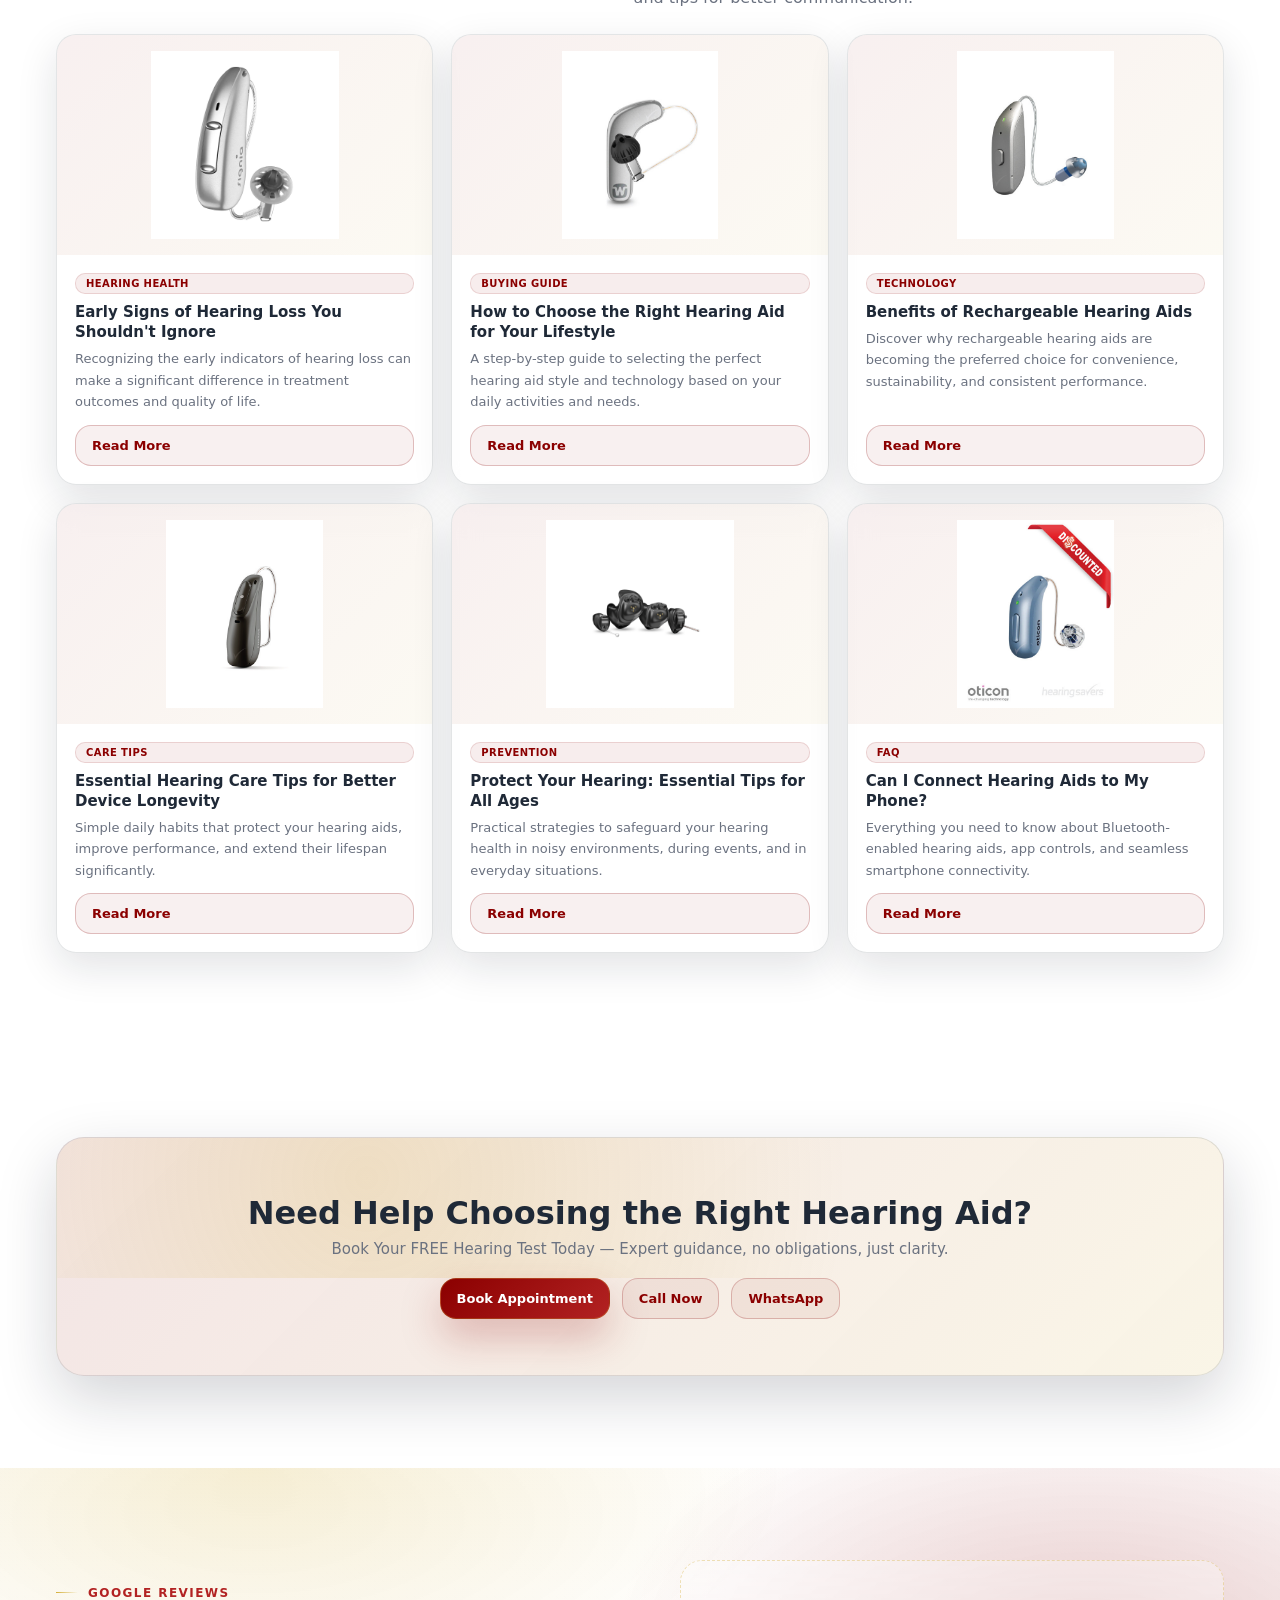
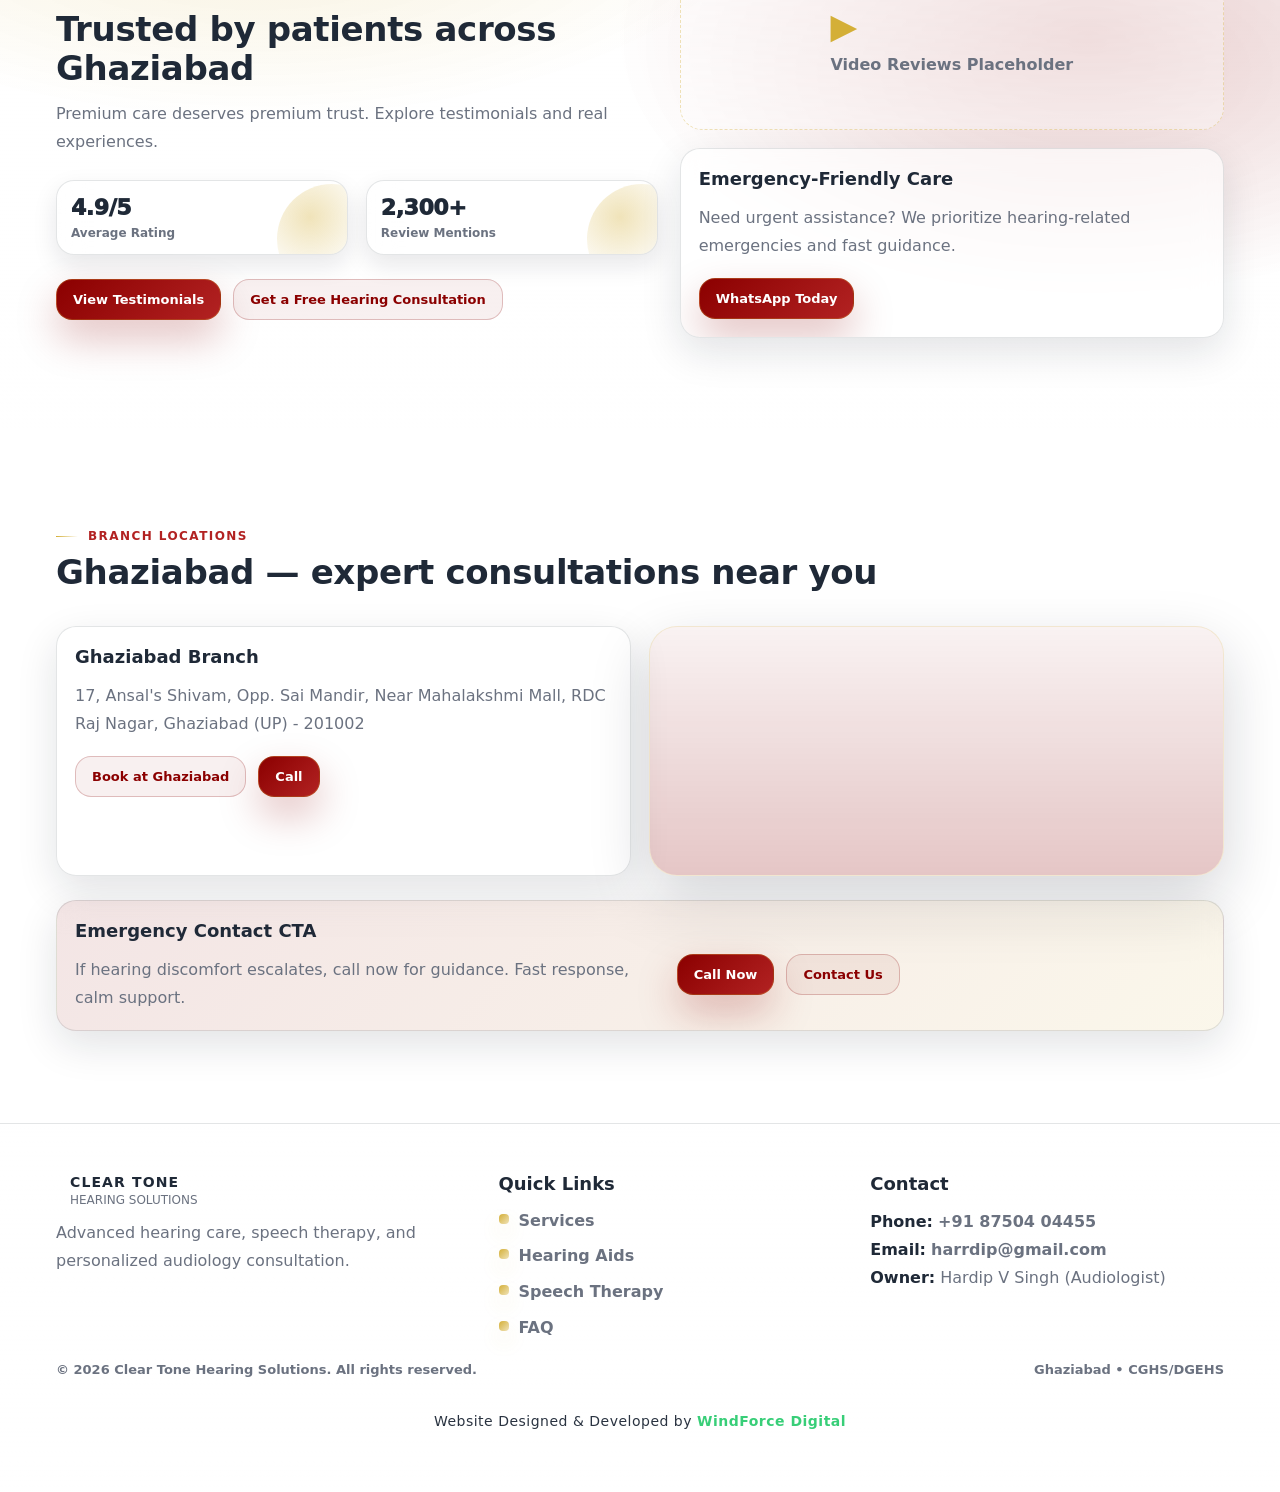
==== commit 93d75fd6: "seo" ====
--- a/index.html
+++ b/index.html
@@ -7,8 +7,19 @@
   <meta name="description" content="Advanced digital hearing care & speech therapy for every age. Book appointments in Ghaziabad." />
   <meta name="theme-color" content="#8B0000" />
   <link rel="icon" href="image/clear logo.jpeg" type="image/jpeg" />
-  <meta property="og:title" content="Clear Tone Hearing Solutions" />
-  <meta property="og:description" content="Advanced Hearing Care & Speech Therapy Solutions For Every Age." />
+  <link rel="canonical" href="https://cleartonehearingsolution.com/" />
+  <meta property="og:title" content="Clear Tone Hearing Solutions | Reconnect With The Sounds Of Life" />
+  <meta property="og:description" content="Advanced digital hearing care & speech therapy for every age. Book appointments in Ghaziabad." />
+  <meta property="og:url" content="https://cleartonehearingsolution.com/" />
+  <meta property="og:type" content="website" />
+  <meta property="og:locale" content="en_US" />
+  <meta property="og:image" content="https://cleartonehearingsolution.com/image/clear%20logo.jpeg" />
+  <meta property="og:site_name" content="Clear Tone Hearing Solutions" />
+  <meta name="robots" content="index, follow" />
+  <meta name="twitter:card" content="summary_large_image" />
+  <meta name="twitter:title" content="Clear Tone Hearing Solutions | Reconnect With The Sounds Of Life" />
+  <meta name="twitter:description" content="Advanced digital hearing care & speech therapy for every age. Book appointments in Ghaziabad." />
+  <meta name="twitter:image" content="https://cleartonehearingsolution.com/image/clear%20logo.jpeg" />
 
   <link rel="stylesheet" href="css/style.css" />
 </head>
